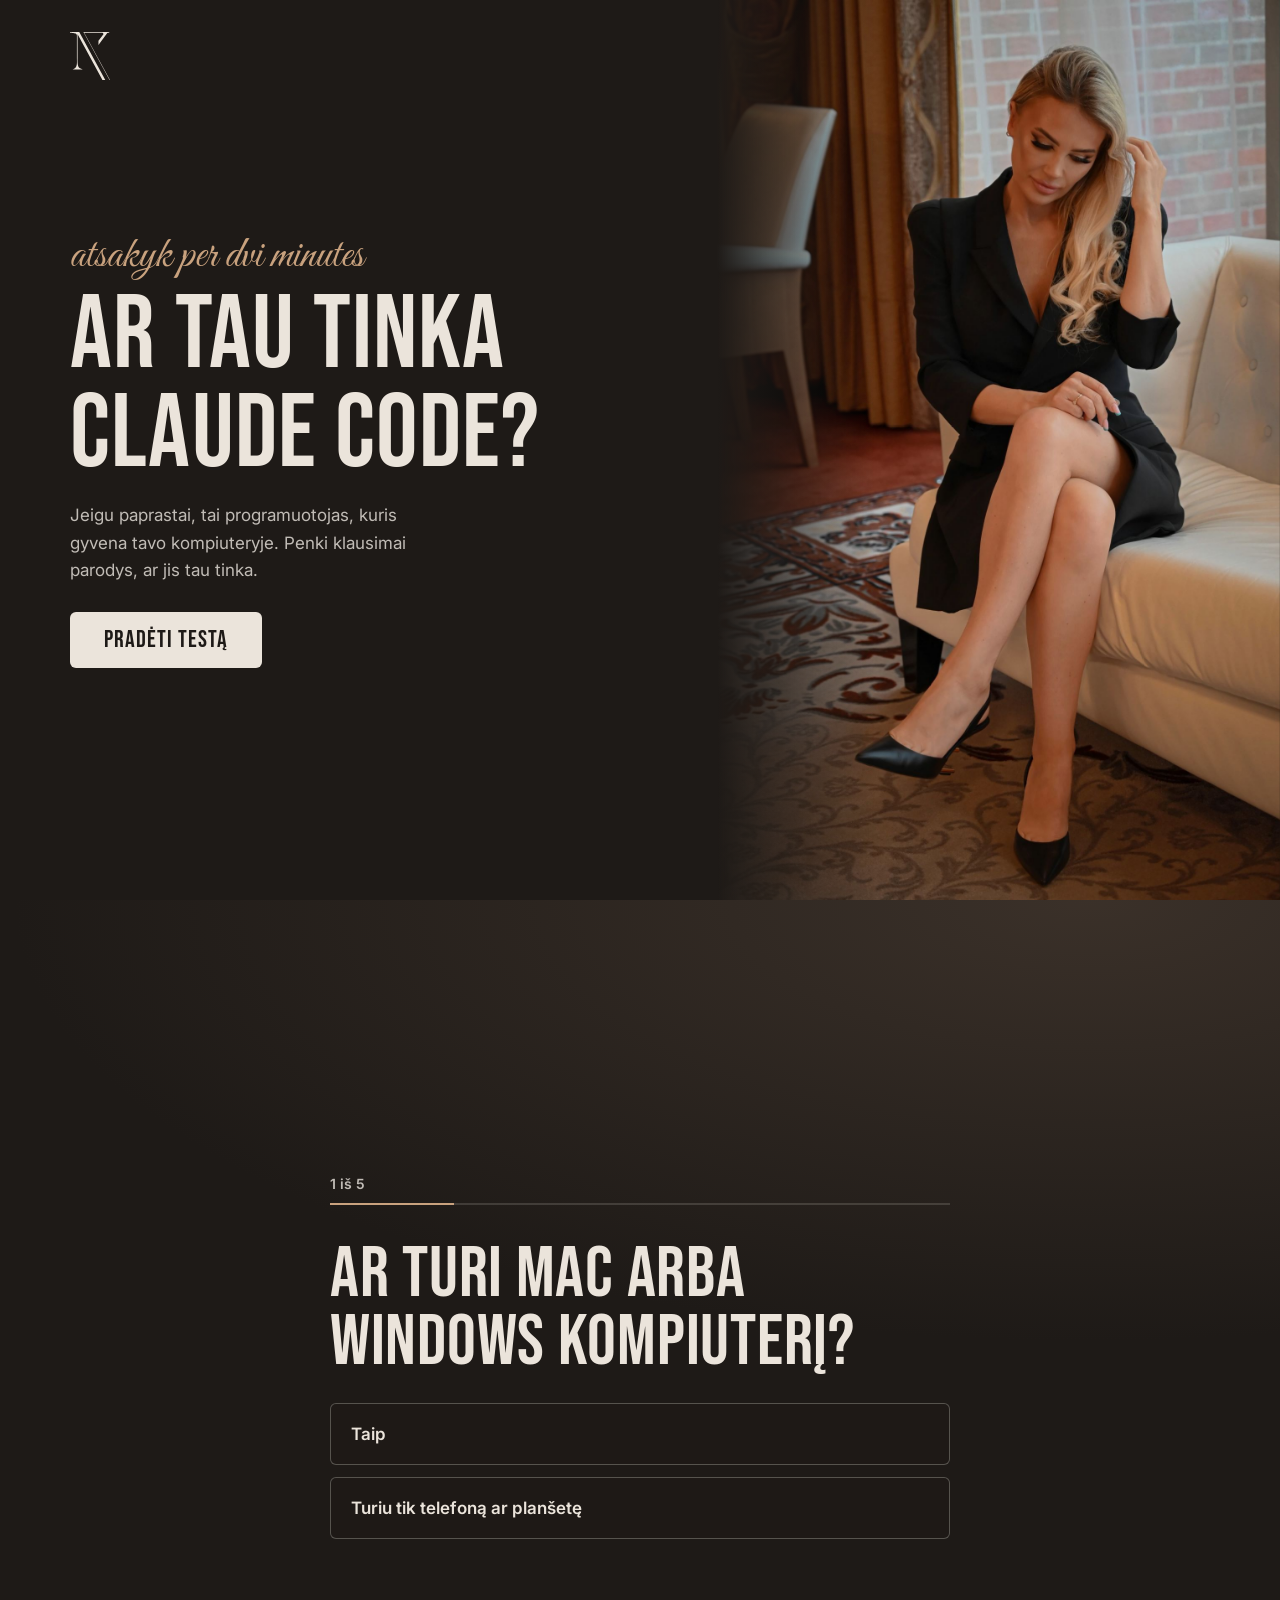
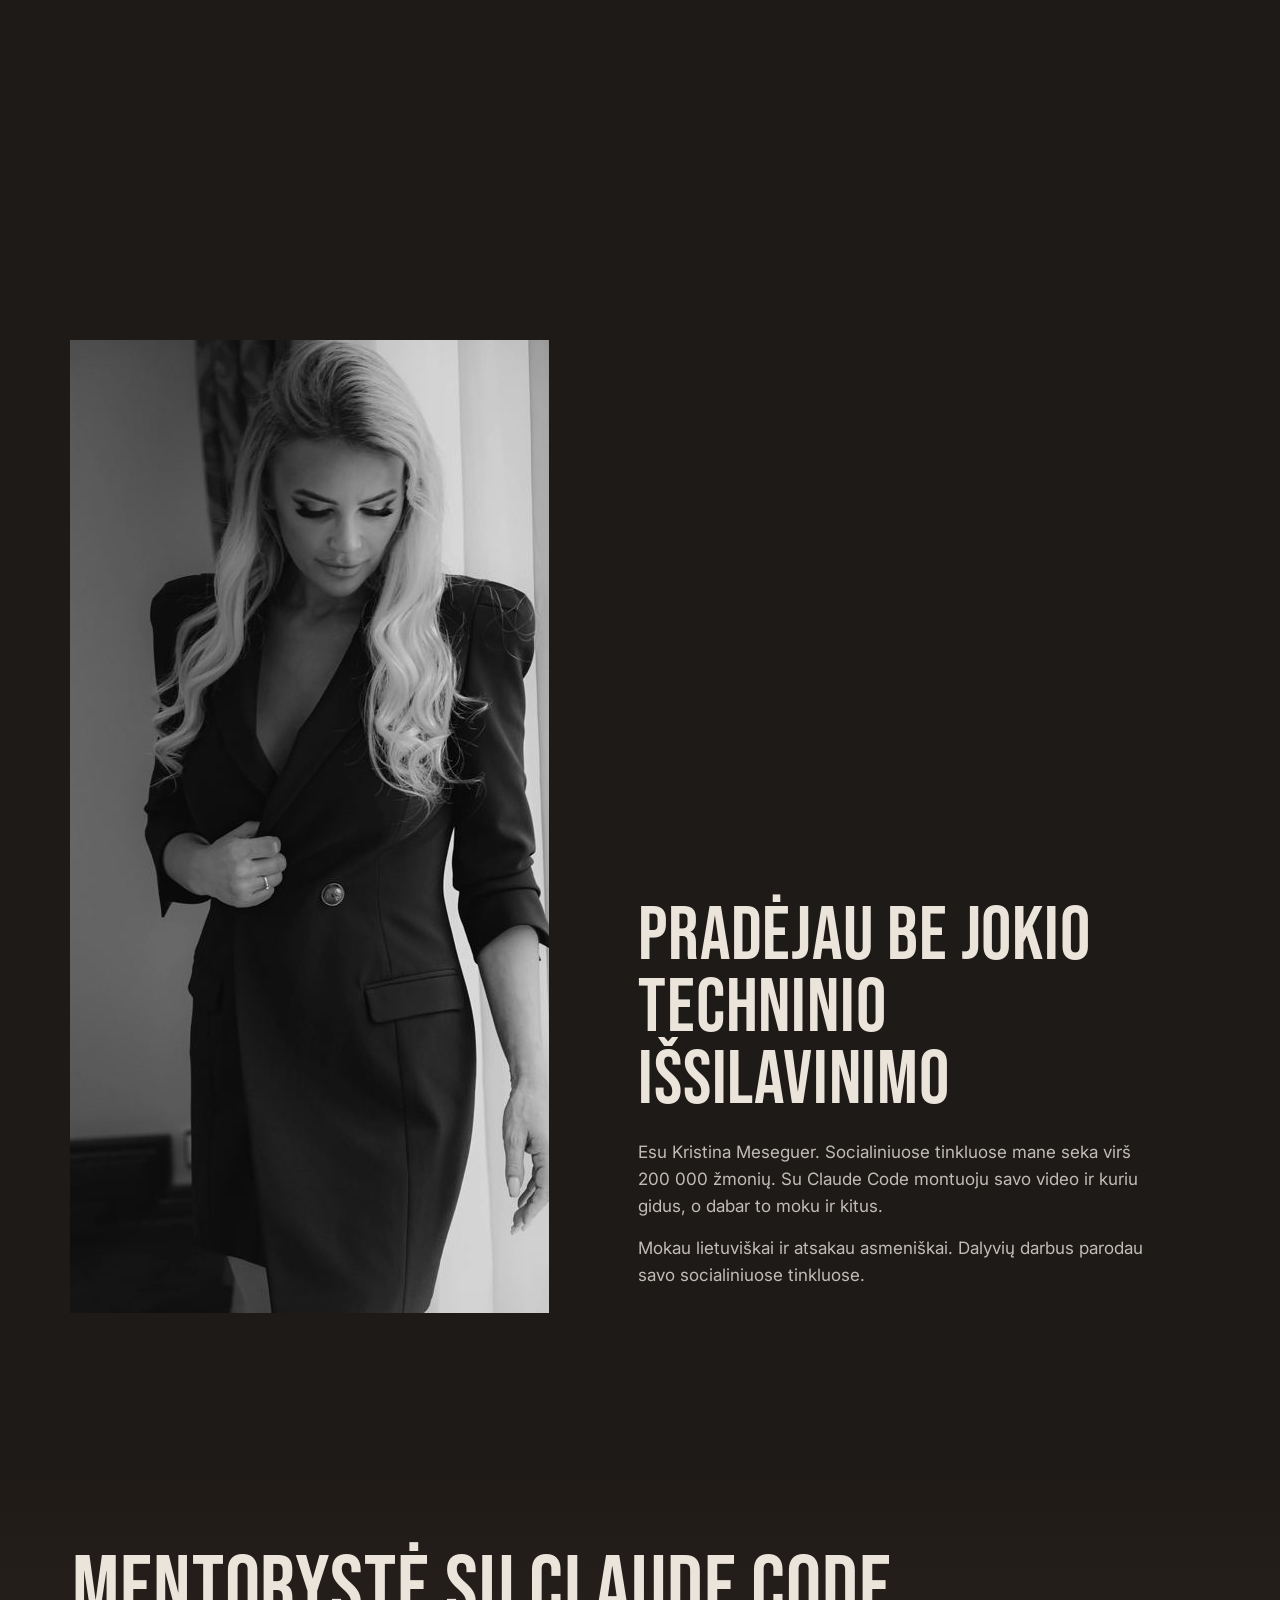
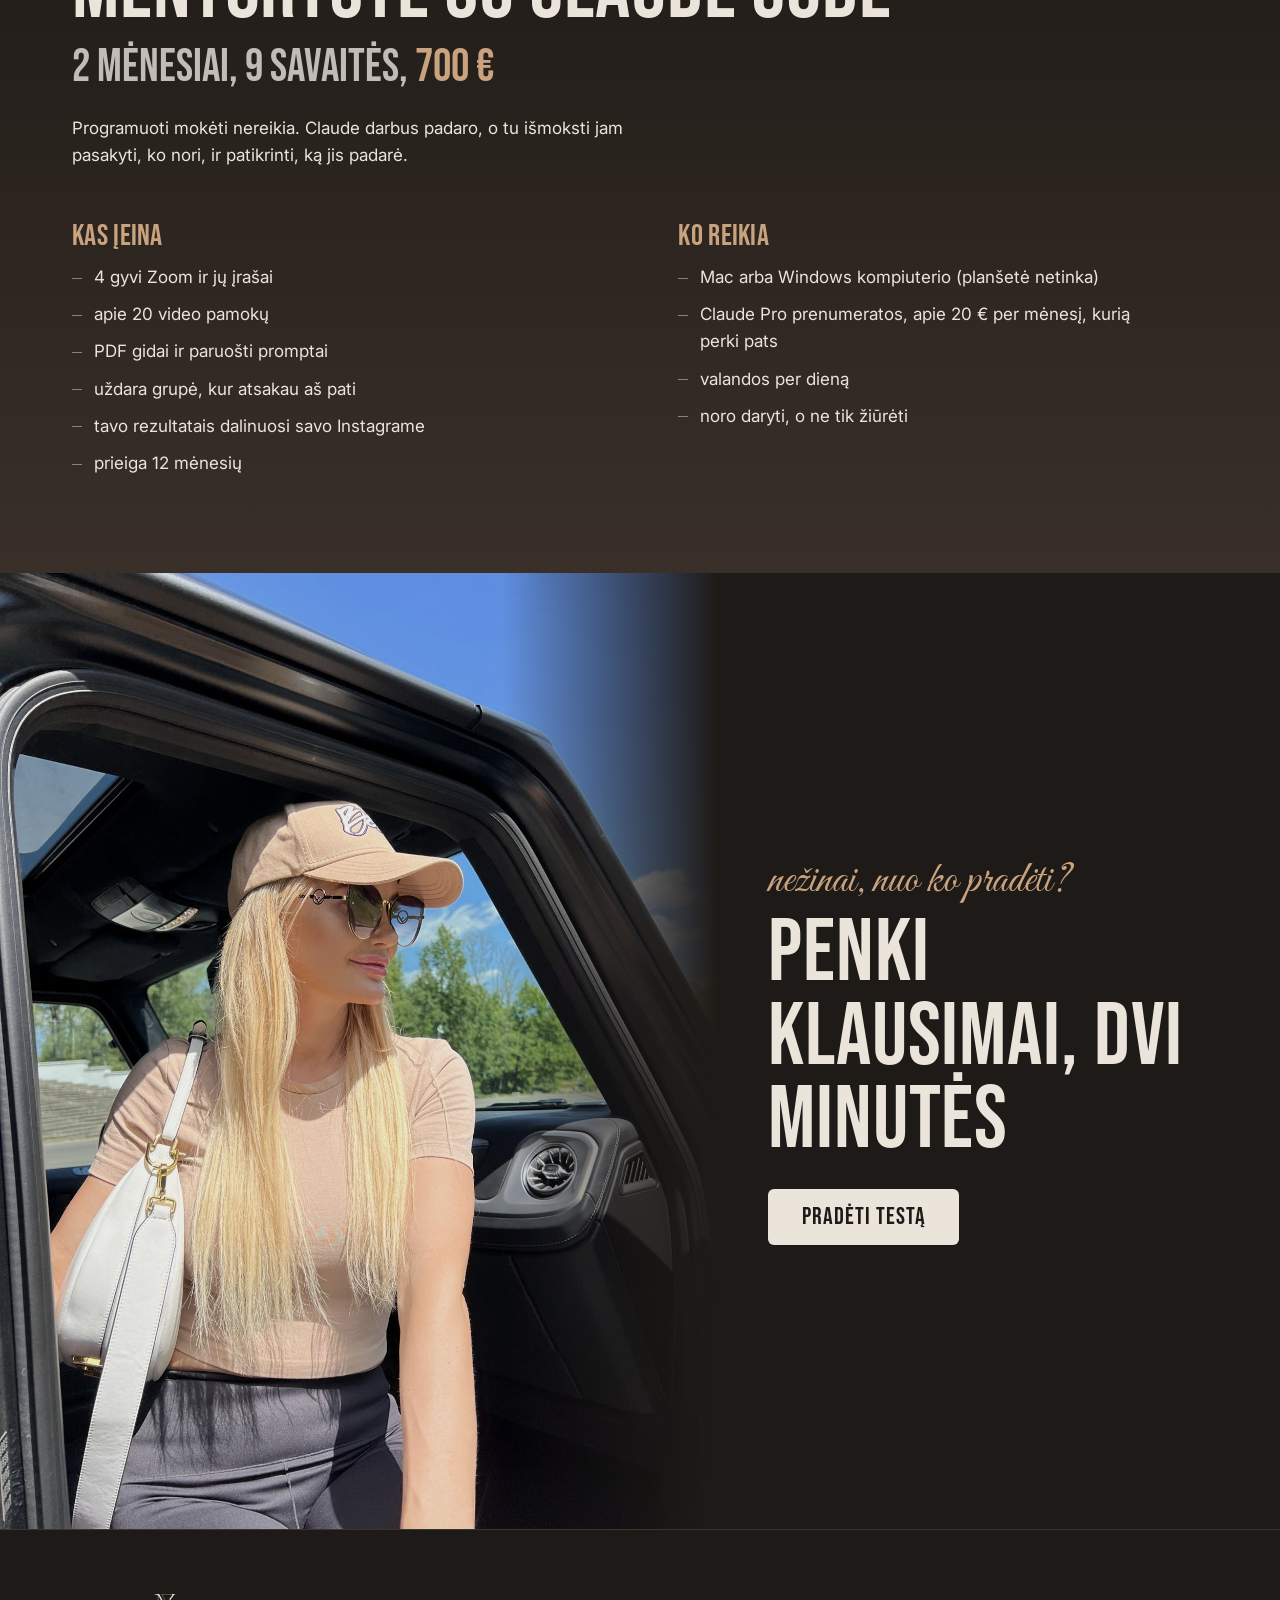
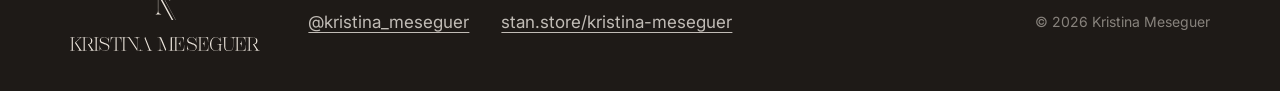
==== index.html @ 3ed8b5a6 "Svetainė: testas „Ar tau tinka Claude Code?“ Co-Authored-By: Claude Opus 5.5 (1M context) <noreply@a" ====
<!doctype html>
<html lang="lt">
<head>
  <meta charset="utf-8">
  <meta name="viewport" content="width=device-width, initial-scale=1, viewport-fit=cover">
  <title>Ar tau tinka Claude Code? | Kristina Meseguer</title>
  <meta name="description" content="Penki klausimai ir per dvi minutes sužinosi, ar Claude Code tau tinka ir nuo ko pradėti.">
  <meta name="theme-color" content="#1E1A17">
  <meta property="og:title" content="Ar tau tinka Claude Code?">
  <meta property="og:description" content="Penki klausimai, dvi minutės. Kristina Meseguer">
  <meta property="og:image" content="img/pradzia-m.jpg">
  <link rel="icon" href="img/zenklas-kremine.svg" type="image/svg+xml">
  <link rel="preconnect" href="https://fonts.googleapis.com">
  <link rel="preconnect" href="https://fonts.gstatic.com" crossorigin>
  <link href="https://fonts.googleapis.com/css2?family=Bebas+Neue&family=Great+Vibes&family=Inter:wght@400;600&display=swap" rel="stylesheet">
  <link rel="preload" as="image" href="img/pradzia-m.jpg" media="(max-width: 899px)">
  <link rel="preload" as="image" href="img/pradzia.jpg" media="(min-width: 900px)">
  <link rel="stylesheet" href="stilius.css">
</head>
<body>

  <!-- Pradžia -->
  <header class="pradzia">
    <picture class="pradzia__foto">
      <source media="(min-width: 900px)" srcset="img/pradzia.jpg">
      <img src="img/pradzia-m.jpg" alt="Kristina Meseguer juodu švarku sėdi ant kreminės sofos" width="800" height="1227">
    </picture>
    <img class="pradzia__zenklas" src="img/zenklas-kremine.svg" alt="Kristina Meseguer" width="44" height="53">
    <div class="pradzia__tekstas">
      <p class="rasytine">atsakyk per dvi minutes</p>
      <h1>Ar tau tinka Claude Code?</h1>
      <p class="pradzia__sub">Jeigu paprastai, tai programuotojas, kuris gyvena tavo kompiuteryje. Penki klausimai parodys, ar jis tau tinka.</p>
      <a class="mygtukas" href="#testas" data-pradeti>Pradėti testą</a>
    </div>
  </header>

  <main>
    <!-- Testas ir rezultatas -->
    <section id="testas" class="testas" aria-label="Testas">
      <div class="testas__fonas" aria-hidden="true"></div>

      <div class="klausimas" data-klausimas>
        <div class="eiga">
          <p class="eiga__tekstas" aria-live="polite"><span data-nr>1</span> iš 5</p>
          <div class="eiga__linija"><span data-eiga></span></div>
        </div>
        <div class="klausimas__turinys" data-turinys>
          <h2 class="klausimas__tekstas" tabindex="-1" data-tekstas></h2>
          <p class="klausimas__pastaba" data-pastaba hidden></p>
          <div class="atsakymai" data-atsakymai role="group"></div>
        </div>
        <button class="tekstinis" type="button" data-atgal hidden>Atgal</button>
      </div>

      <div class="rezultatas" data-rezultatas hidden>
        <p class="rasytine">tavo rezultatas</p>
        <h2 class="rezultatas__pavadinimas" tabindex="-1" data-rez-pavadinimas></h2>
        <p class="rezultatas__balai" data-rez-balai></p>
        <p class="rezultatas__aprasas" data-rez-aprasas></p>
        <p class="rezultatas__pradzia" data-rez-pradzia hidden></p>

        <div class="zinute" data-zinute hidden>
          <p class="zinute__ivadas">Parašyk man Instagram žinutę su šituo tekstu. Atsakysiu pati ir pasakysiu, nuo ko pradėti būtent tau.</p>
          <label class="zinute__etikete" for="veikla">Kuo dirbi?</label>
          <input id="veikla" class="zinute__laukas" type="text" maxlength="60" autocomplete="organization-title" placeholder="pvz. grožio salonas, buhalterija" data-veikla>
          <p class="zinute__perziura" data-perziura></p>
          <a class="mygtukas" href="https://ig.me/m/kristina_meseguer" target="_blank" rel="noopener" data-rasyti>Rašyti Instagram</a>
          <p class="zinute__busena" role="status" data-busena></p>
          <p class="zinute__kaina">Mentorystė: 2 mėnesiai, 9 savaitės, 700 €. Artimiausią datą pasakysiu žinutėje.</p>
        </div>

        <div class="netinka" data-netinka hidden>
          <a class="mygtukas mygtukas--konturas" href="https://www.instagram.com/kristina_meseguer/" target="_blank" rel="noopener">Sekti Instagram</a>
        </div>

        <button class="tekstinis" type="button" data-is-naujo>Pradėti iš naujo</button>
      </div>
    </section>

    <!-- Apie Kristiną -->
    <section class="apie" aria-labelledby="apie-antraste">
      <img class="apie__foto" src="img/apie-m.jpg" srcset="img/apie-m.jpg 800w, img/apie.jpg 1400w" sizes="(min-width: 900px) 42vw, 100vw" alt="Kristina Meseguer nespalvotoje nuotraukoje" width="800" height="973" loading="lazy">
      <div class="apie__tekstas">
        <h2 id="apie-antraste">Pradėjau be jokio techninio išsilavinimo</h2>
        <p>Esu Kristina Meseguer. Socialiniuose tinkluose mane seka virš 200 000 žmonių. Su Claude Code montuoju savo video ir kuriu gidus, o dabar to moku ir kitus.</p>
        <p>Mokau lietuviškai ir atsakau asmeniškai. Dalyvių darbus parodau savo socialiniuose tinkluose.</p>
      </div>
    </section>

    <!-- Mentorystė -->
    <section class="mentoryste" aria-labelledby="mentoryste-antraste">
      <h2 id="mentoryste-antraste">Mentorystė su Claude Code</h2>
      <p class="mentoryste__trukme">2 mėnesiai, 9 savaitės, <span class="kaina">700 €</span></p>
      <p class="mentoryste__ivadas">Programuoti mokėti nereikia. Claude darbus padaro, o tu išmoksti jam pasakyti, ko nori, ir patikrinti, ką jis padarė.</p>
      <div class="mentoryste__stulpeliai">
        <div>
          <h3>Kas įeina</h3>
          <ul>
            <li>4 gyvi Zoom ir jų įrašai</li>
            <li>apie 20 video pamokų</li>
            <li>PDF gidai ir paruošti promptai</li>
            <li>uždara grupė, kur atsakau aš pati</li>
            <li>tavo rezultatais dalinuosi savo Instagrame</li>
            <li>prieiga 12 mėnesių</li>
          </ul>
        </div>
        <div>
          <h3>Ko reikia</h3>
          <ul>
            <li>Mac arba Windows kompiuterio (planšetė netinka)</li>
            <li>Claude Pro prenumeratos, apie 20 € per mėnesį, kurią perki pats</li>
            <li>valandos per dieną</li>
            <li>noro daryti, o ne tik žiūrėti</li>
          </ul>
        </div>
      </div>
    </section>

    <!-- Kvietimas -->
    <section class="kvietimas" aria-labelledby="kvietimas-antraste">
      <img class="kvietimas__foto" src="img/kvietimas-m.jpg" srcset="img/kvietimas-m.jpg 800w, img/kvietimas.jpg 1400w" sizes="100vw" alt="Kristina su kepure sėdi automobilyje" width="800" height="1067" loading="lazy">
      <div class="kvietimas__tekstas">
        <p class="rasytine">nežinai, nuo ko pradėti?</p>
        <h2 id="kvietimas-antraste">Penki klausimai, dvi minutės</h2>
        <a class="mygtukas" href="#testas" data-pradeti>Pradėti testą</a>
      </div>
    </section>
  </main>

  <footer class="apacia">
    <img src="img/logo-kremine.svg" alt="Kristina Meseguer" width="200" height="60" loading="lazy">
    <nav class="apacia__nuorodos" aria-label="Nuorodos">
      <a href="https://www.instagram.com/kristina_meseguer/" target="_blank" rel="noopener">@kristina_meseguer</a>
      <a href="https://stan.store/kristina-meseguer" target="_blank" rel="noopener">stan.store/kristina-meseguer</a>
    </nav>
    <p class="apacia__teises">© 2026 Kristina Meseguer</p>
  </footer>

  <script src="testas.js"></script>
</body>
</html>
---- stilius.css ----
/* Spalvos ir šriftai pagal brand book v8 (~/.claude/STILIUS.md). Puslapis tik tamsus, kaip ir brendas. */
:root {
  --anglis: #1E1A17;
  --espresso: #44382F;
  --mocha: #645448;
  --akmens: #87827C;
  --pelenu: #C1BCB6;
  --kremine: #EBE4DB;
  --karamele: #C9A27E;

  --bebas: "Bebas Neue", "Arial Narrow", sans-serif;
  --rasytinis: "Great Vibes", cursive;
  --inter: "Inter", system-ui, sans-serif;

  --krastas: clamp(20px, 5.5vw, 72px);
  --kampas: 6px;
  --lengvas: cubic-bezier(0.16, 1, 0.3, 1);
}

* { box-sizing: border-box; margin: 0; padding: 0; }
html { scroll-behavior: smooth; -webkit-text-size-adjust: 100%; }
body {
  background: var(--anglis);
  color: var(--kremine);
  font: 400 17px/1.6 var(--inter);
  -webkit-font-smoothing: antialiased;
}
img { display: block; max-width: 100%; }
[hidden] { display: none !important; }
a { color: inherit; }
:focus-visible { outline: 2px solid var(--karamele); outline-offset: 3px; }

h1, h2, h3 {
  font-family: var(--bebas);
  font-weight: 400;
  text-transform: uppercase;
  letter-spacing: 0.01em;
  line-height: 0.95;
}
.rasytine {
  font-family: var(--rasytinis);
  color: var(--karamele);
  font-size: clamp(30px, 8vw, 44px);
  line-height: 1.15;
  padding-bottom: 2px;
}

/* Mygtukai: visi to paties kampo, vienos spalvos */
.mygtukas {
  display: inline-flex;
  align-items: center;
  justify-content: center;
  min-height: 56px;
  padding: 0 34px;
  border-radius: var(--kampas);
  background: var(--kremine);
  color: var(--anglis);
  font: 400 24px/1 var(--bebas);
  letter-spacing: 0.04em;
  text-decoration: none;
  white-space: nowrap;
  transition: background 0.25s, transform 0.15s;
}
.mygtukas:hover { background: #fff8ef; }
.mygtukas:active { transform: scale(0.98); }
.mygtukas--konturas {
  background: transparent;
  color: var(--kremine);
  border: 1px solid var(--pelenu);
}
.mygtukas--konturas:hover { background: rgba(235, 228, 219, 0.08); }
.tekstinis {
  background: none;
  border: 0;
  color: var(--pelenu);
  font: 600 15px/1 var(--inter);
  text-decoration: underline;
  text-underline-offset: 4px;
  cursor: pointer;
  padding: 12px 0;
}
.tekstinis:hover { color: var(--kremine); }

/* ---------- Pradžia ---------- */
.pradzia {
  position: relative;
  min-height: 100svh;
  display: flex;
  align-items: flex-end;
  overflow: hidden;
}
.pradzia__foto img {
  position: absolute;
  inset: 0;
  width: 100%;
  height: 100%;
  object-fit: cover;
  object-position: 50% 20%;
}
.pradzia::after {
  content: "";
  position: absolute;
  inset: 0;
  background: linear-gradient(to bottom, rgba(30, 26, 23, 0.25) 0%, rgba(30, 26, 23, 0) 22%, rgba(30, 26, 23, 0.55) 48%, rgba(30, 26, 23, 0.94) 72%, var(--anglis) 100%);
}
.pradzia__zenklas {
  position: absolute;
  top: calc(env(safe-area-inset-top) + 22px);
  left: var(--krastas);
  width: 40px;
  height: auto;
  z-index: 2;
}
.pradzia__tekstas {
  position: relative;
  z-index: 2;
  padding: 0 var(--krastas) calc(env(safe-area-inset-bottom) + 48px);
  max-width: 640px;
}
.pradzia h1 {
  font-size: clamp(58px, 16vw, 104px);
  margin: 2px 0 18px;
}
.pradzia__sub {
  color: var(--pelenu);
  max-width: 34ch;
  margin-bottom: 28px;
}

@media (min-width: 900px) {
  .pradzia {
    display: grid;
    grid-template-columns: 1fr 44%;
    align-items: center;
  }
  .pradzia__foto { grid-column: 2; grid-row: 1; height: 100%; position: relative; }
  .pradzia::after {
    left: auto;
    width: 44%;
    background: linear-gradient(to right, var(--anglis) 0%, rgba(30, 26, 23, 0) 28%);
  }
  .pradzia__tekstas { grid-column: 1; grid-row: 1; padding-bottom: 0; }
  .pradzia__zenklas { top: 32px; }
}

/* ---------- Testas ---------- */
.testas {
  position: relative;
  min-height: 100svh;
  padding: 72px var(--krastas) 56px;
  display: flex;
  flex-direction: column;
  justify-content: flex-start;
  overflow: hidden;
  background: radial-gradient(120% 70% at 85% 0%, rgba(68, 56, 47, 0.75), transparent 70%), var(--anglis);
}
.testas__fonas {
  position: absolute;
  inset: 0;
  background: url("img/rezultatas-m.jpg") center 25% / cover no-repeat;
  opacity: 0;
  transform: scale(1.04);
  transition: opacity 1s var(--lengvas), transform 1.6s var(--lengvas);
}
.testas__fonas::after {
  content: "";
  position: absolute;
  inset: 0;
  background: linear-gradient(to bottom, rgba(30, 26, 23, 0.1) 0%, rgba(30, 26, 23, 0.35) 16%, rgba(30, 26, 23, 0.88) 30%, rgba(30, 26, 23, 0.96) 42%, var(--anglis) 100%);
}
.testas.rodomas-rezultatas .testas__fonas { opacity: 1; transform: scale(1); }
@media (min-width: 900px) {
  .testas__fonas { background-image: url("img/rezultatas.jpg"); background-position: 70% 8%; }
  .testas__fonas::after { background: linear-gradient(to right, var(--anglis) 0%, rgba(30, 26, 23, 0.9) 45%, rgba(30, 26, 23, 0.35) 100%); }
}

.klausimas, .rezultatas {
  position: relative;
  z-index: 1;
  width: 100%;
  max-width: 620px;
}
@media (min-width: 900px) {
  .testas { justify-content: center; }
  .klausimas { margin: 0 auto; }
}

.eiga { margin-bottom: 36px; }
.eiga__tekstas {
  font: 600 14px/1 var(--inter);
  color: var(--pelenu);
  margin-bottom: 12px;
}
.eiga__linija {
  height: 2px;
  background: rgba(193, 188, 182, 0.2);
}
.eiga__linija span {
  display: block;
  height: 100%;
  width: 20%;
  background: var(--karamele);
  transition: width 0.5s var(--lengvas);
}

.klausimas__tekstas {
  font-size: clamp(44px, 11.5vw, 72px);
  margin-bottom: 14px;
  outline: none;
}
.klausimas__pastaba {
  color: var(--pelenu);
  font-size: 15px;
  max-width: 46ch;
  margin-bottom: 8px;
}
.atsakymai {
  display: grid;
  gap: 12px;
  margin-top: 26px;
}
.atsakymas {
  display: flex;
  align-items: center;
  gap: 16px;
  width: 100%;
  min-height: 62px;
  padding: 14px 20px;
  text-align: left;
  border-radius: var(--kampas);
  border: 1px solid rgba(193, 188, 182, 0.35);
  background: rgba(30, 26, 23, 0.4);
  color: var(--kremine);
  font: 600 17px/1.35 var(--inter);
  cursor: pointer;
  transition: border-color 0.2s, background 0.2s, color 0.2s, transform 0.15s;
}
.atsakymas:hover { border-color: var(--karamele); }
.atsakymas:active { transform: scale(0.99); }
.atsakymas[aria-pressed="true"] {
  background: var(--kremine);
  border-color: var(--kremine);
  color: var(--anglis);
}
.atsakymas__raide {
  font: 400 26px/1 var(--bebas);
  color: var(--karamele);
  min-width: 16px;
}
.atsakymas[aria-pressed="true"] .atsakymas__raide { color: var(--mocha); }

[data-atgal] { margin-top: 22px; }

/* Klausimo keitimas: atsako į žmogaus paspaudimą */
.klausimas__turinys.iseina { opacity: 0; transform: translateX(-18px); transition: opacity 0.18s, transform 0.18s; }
.klausimas__turinys.ateina { animation: ateina 0.45s var(--lengvas); }
@keyframes ateina { from { opacity: 0; transform: translateX(22px); } }

/* ---------- Rezultatas ---------- */
.rezultatas { align-self: flex-start; padding-top: 22vh; }
@media (min-width: 900px) { .rezultatas { padding-top: 0; } }
.rezultatas.ateina > * { animation: kyla 0.8s var(--lengvas) both; }
.rezultatas.ateina > *:nth-child(2) { animation-delay: 0.08s; }
.rezultatas.ateina > *:nth-child(n+3) { animation-delay: 0.18s; }
@keyframes kyla { from { opacity: 0; transform: translateY(18px); } }

.rezultatas__pavadinimas {
  font-size: clamp(64px, 18vw, 120px);
  margin: 0 0 10px;
  outline: none;
}
.rezultatas__balai {
  font: 600 15px/1 var(--inter);
  color: var(--karamele);
  margin-bottom: 18px;
}
.rezultatas__aprasas, .rezultatas__pradzia { max-width: 52ch; }
.rezultatas__pradzia { margin-top: 14px; color: var(--pelenu); }
.rezultatas__pradzia strong { color: var(--kremine); font-weight: 600; }

.zinute {
  margin-top: 34px;
  padding-top: 28px;
  border-top: 1px solid rgba(193, 188, 182, 0.25);
  display: grid;
  gap: 10px;
  justify-items: start;
}
.zinute__ivadas { max-width: 46ch; margin-bottom: 8px; }
.zinute__etikete { font: 600 15px/1.2 var(--inter); }
.zinute__laukas {
  width: 100%;
  max-width: 420px;
  min-height: 52px;
  padding: 0 16px;
  border-radius: var(--kampas);
  border: 1px solid var(--akmens);
  background: rgba(30, 26, 23, 0.7);
  color: var(--kremine);
  font: 400 17px var(--inter);
}
.zinute__laukas::placeholder { color: #a39d96; }
.zinute__laukas:focus { outline: none; border-color: var(--karamele); }
.zinute__perziura {
  margin: 8px 0 14px;
  padding: 14px 16px;
  border-left: 2px solid var(--karamele);
  background: rgba(68, 56, 47, 0.55);
  font: 600 16px/1.4 var(--inter);
  max-width: 420px;
  width: 100%;
  overflow-wrap: anywhere;
}
.zinute__busena { min-height: 1.4em; font-size: 15px; color: var(--karamele); }
.zinute__kaina { font-size: 15px; color: var(--pelenu); }
.netinka { margin-top: 28px; }
[data-is-naujo] { margin-top: 26px; }

/* ---------- Apie ---------- */
.apie {
  display: grid;
  gap: 36px;
  padding: 96px var(--krastas);
  max-width: 1280px;
  margin: 0 auto;
}
.apie__foto { width: 100%; aspect-ratio: 4 / 5; object-fit: cover; object-position: 50% 15%; }
.apie h2 { font-size: clamp(46px, 11vw, 76px); margin-bottom: 22px; }
.apie p { max-width: 48ch; color: var(--pelenu); }
.apie p + p { margin-top: 14px; }
@media (min-width: 900px) {
  .apie { grid-template-columns: 42% 1fr; gap: 7vw; align-items: end; padding-block: 140px; }
  .apie__tekstas { padding-bottom: 24px; }
}

/* ---------- Mentorystė ---------- */
.mentoryste {
  padding: 96px max(var(--krastas), calc((100% - 1136px) / 2));
  background: linear-gradient(to bottom, var(--anglis), var(--espresso) 140%);
}
.mentoryste h2 { font-size: clamp(46px, 11vw, 88px); }
.mentoryste__trukme {
  font: 400 clamp(30px, 7vw, 46px)/1.1 var(--bebas);
  color: var(--pelenu);
  margin: 10px 0 22px;
}
.mentoryste__trukme .kaina { color: var(--karamele); }
.mentoryste__ivadas { max-width: 52ch; margin-bottom: 52px; }
.mentoryste__stulpeliai { display: grid; gap: 44px; }
.mentoryste h3 { font-size: 30px; color: var(--karamele); margin-bottom: 14px; }
.mentoryste ul { list-style: none; display: grid; gap: 10px; }
.mentoryste li { padding-left: 22px; position: relative; max-width: 44ch; }
.mentoryste li::before {
  content: "";
  position: absolute;
  left: 0;
  top: 0.8em;
  width: 10px;
  height: 1px;
  background: var(--akmens);
}
@media (min-width: 900px) { .mentoryste__stulpeliai { grid-template-columns: 1fr 1fr; gap: 6vw; } }

/* ---------- Kvietimas ---------- */
.kvietimas {
  position: relative;
  min-height: 92svh;
  display: flex;
  align-items: flex-end;
  overflow: hidden;
}
.kvietimas__foto {
  position: absolute;
  inset: 0;
  width: 100%;
  height: 100%;
  object-fit: cover;
  object-position: 50% 30%;
}
.kvietimas::after {
  content: "";
  position: absolute;
  inset: 0;
  background: linear-gradient(to bottom, rgba(30, 26, 23, 0) 30%, rgba(30, 26, 23, 0.72) 62%, var(--anglis) 100%);
}
.kvietimas__tekstas {
  position: relative;
  z-index: 1;
  padding: 0 var(--krastas) 64px;
  max-width: 640px;
}
.kvietimas h2 { font-size: clamp(50px, 13vw, 88px); margin: 2px 0 26px; }
@media (min-width: 900px) {
  .kvietimas { display: grid; grid-template-columns: 56% 1fr; align-items: center; min-height: 86svh; }
  .kvietimas__foto { position: relative; grid-column: 1; grid-row: 1; height: 100%; object-position: 50% 25%; }
  .kvietimas::after { left: 0; width: 56%; background: linear-gradient(to left, var(--anglis) 0%, rgba(30, 26, 23, 0) 30%); }
  .kvietimas__tekstas { grid-column: 2; grid-row: 1; padding: 0 var(--krastas) 0 4vw; }
}

/* ---------- Apačia ---------- */
.apacia {
  padding: 64px var(--krastas) calc(env(safe-area-inset-bottom) + 40px);
  display: grid;
  gap: 24px;
  justify-items: start;
  border-top: 1px solid rgba(135, 130, 124, 0.25);
}
.apacia img { width: 190px; height: auto; }
.apacia__nuorodos { display: grid; gap: 8px; }
.apacia__nuorodos a { color: var(--pelenu); text-underline-offset: 4px; }
.apacia__nuorodos a:hover { color: var(--kremine); }
.apacia__teises { font-size: 14px; color: var(--akmens); }
@media (min-width: 900px) {
  .apacia { grid-template-columns: auto 1fr auto; align-items: center; gap: 48px; }
  .apacia__nuorodos { grid-auto-flow: column; gap: 32px; justify-content: center; }
}

/* ---------- Įkėlimo momentas: vienas, tik pradžioje ---------- */
@media (prefers-reduced-motion: no-preference) {
  .pradzia__foto img { animation: priartina 1.8s var(--lengvas) both; }
  .pradzia__tekstas > * { animation: kyla 0.9s var(--lengvas) both; }
  .pradzia__tekstas > :nth-child(1) { animation-delay: 0.25s; }
  .pradzia__tekstas > :nth-child(2) { animation-delay: 0.35s; }
  .pradzia__tekstas > :nth-child(3) { animation-delay: 0.5s; }
  .pradzia__tekstas > :nth-child(4) { animation-delay: 0.62s; }
}
@keyframes priartina { from { transform: scale(1.06); opacity: 0.4; } }

@media (prefers-reduced-motion: reduce) {
  html { scroll-behavior: auto; }
  *, *::before, *::after { animation: none !important; transition: none !important; }
}
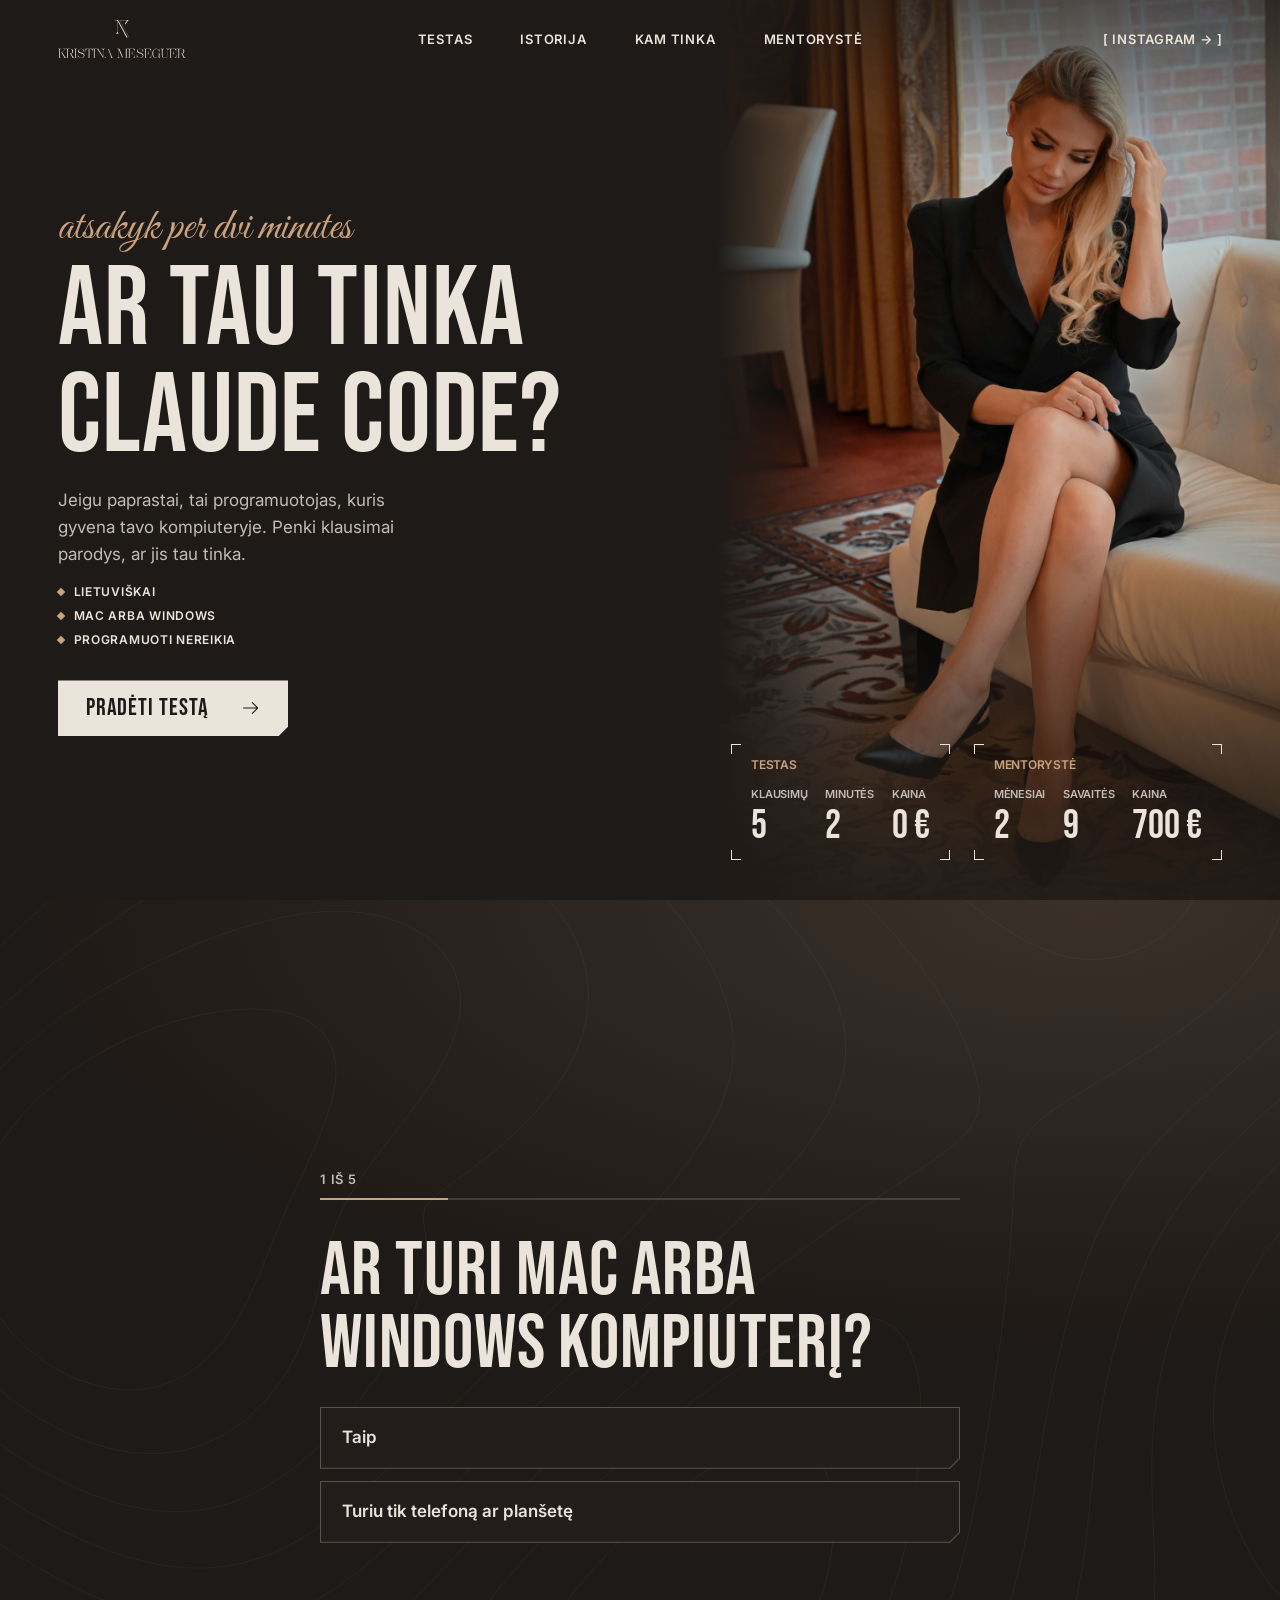
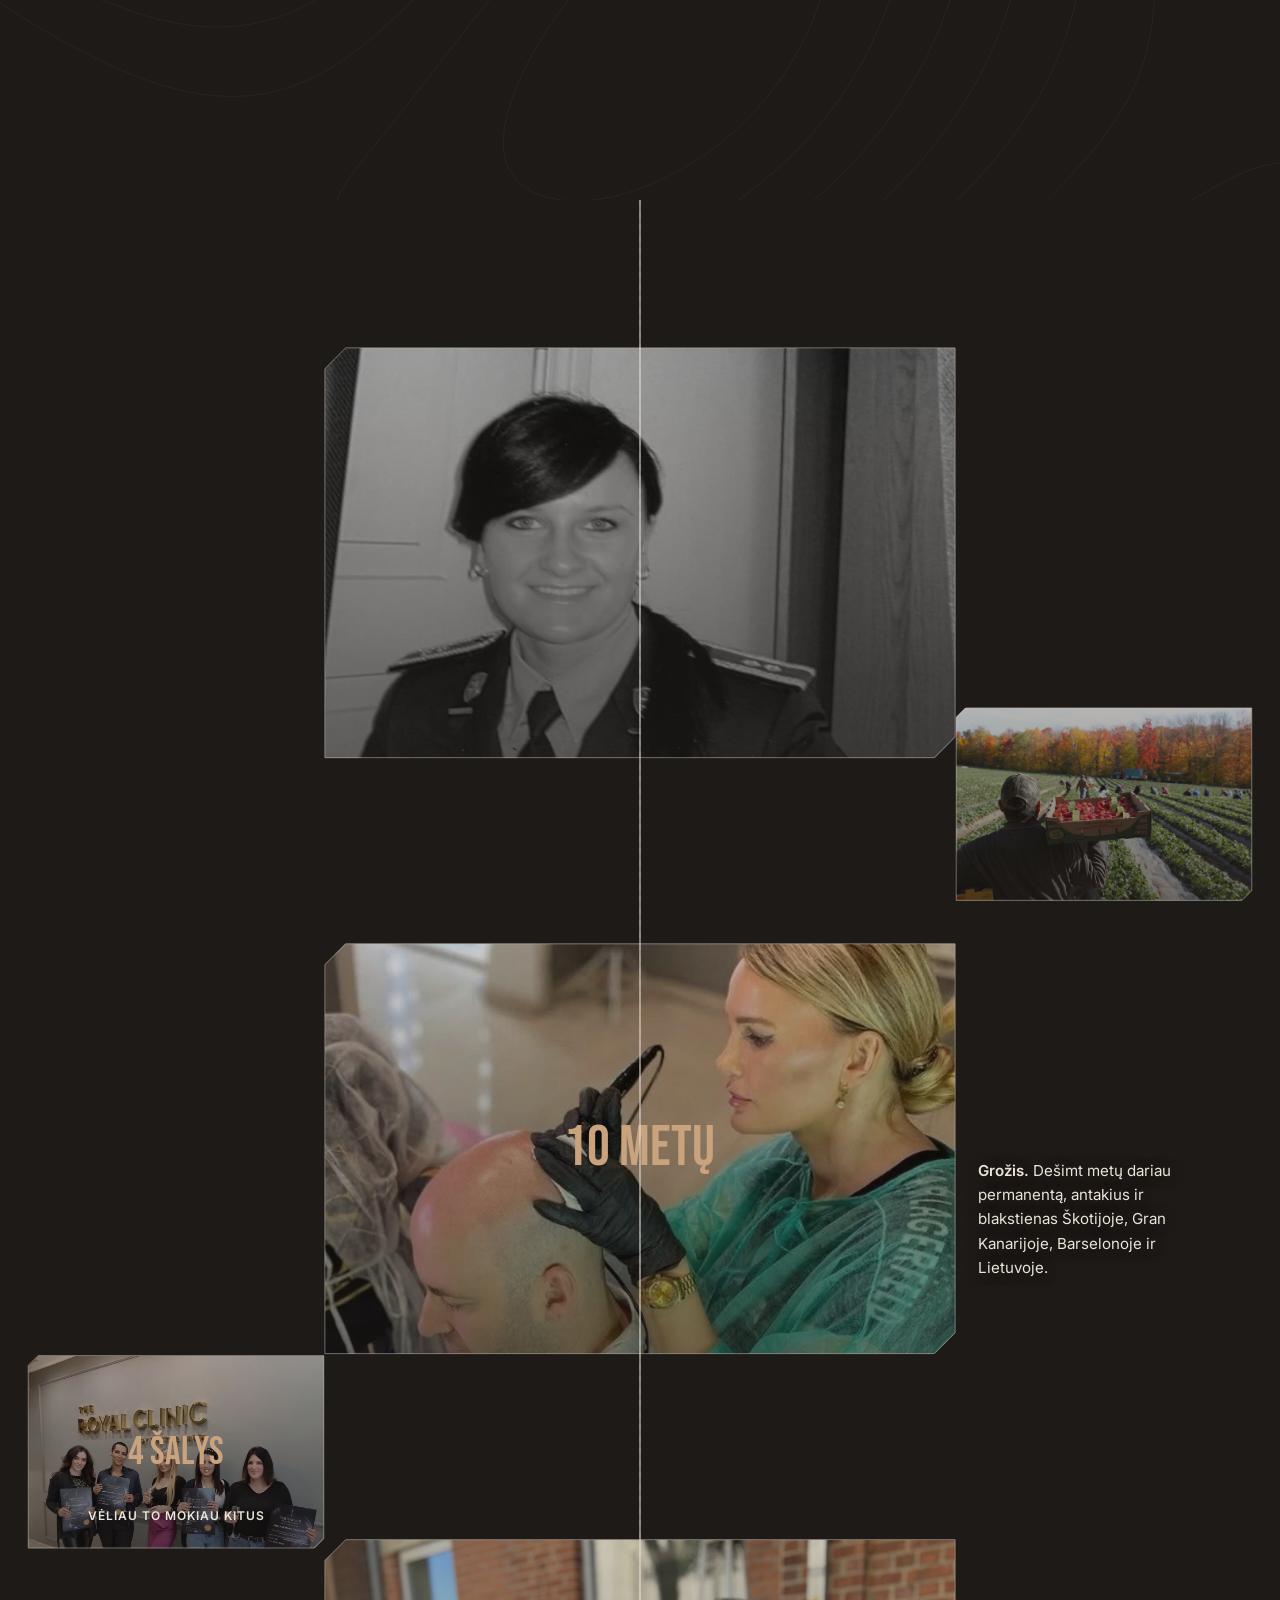
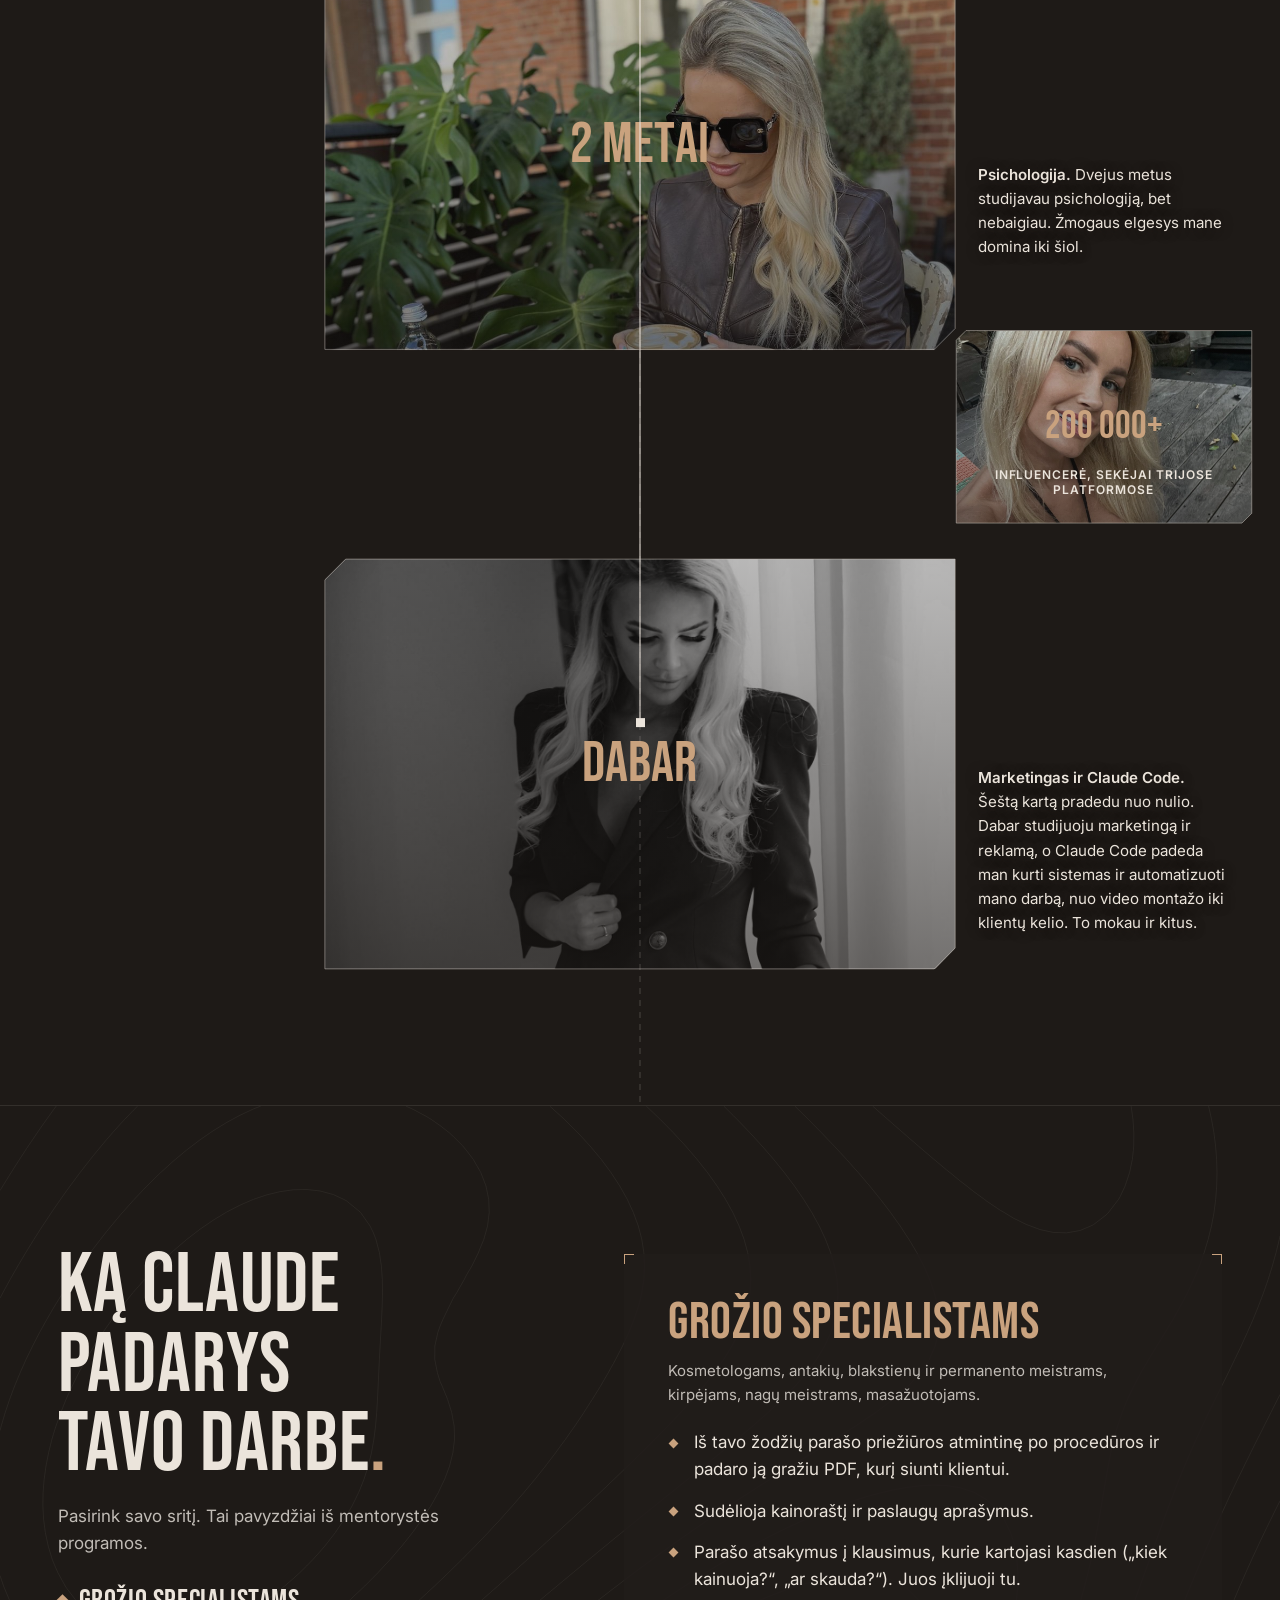
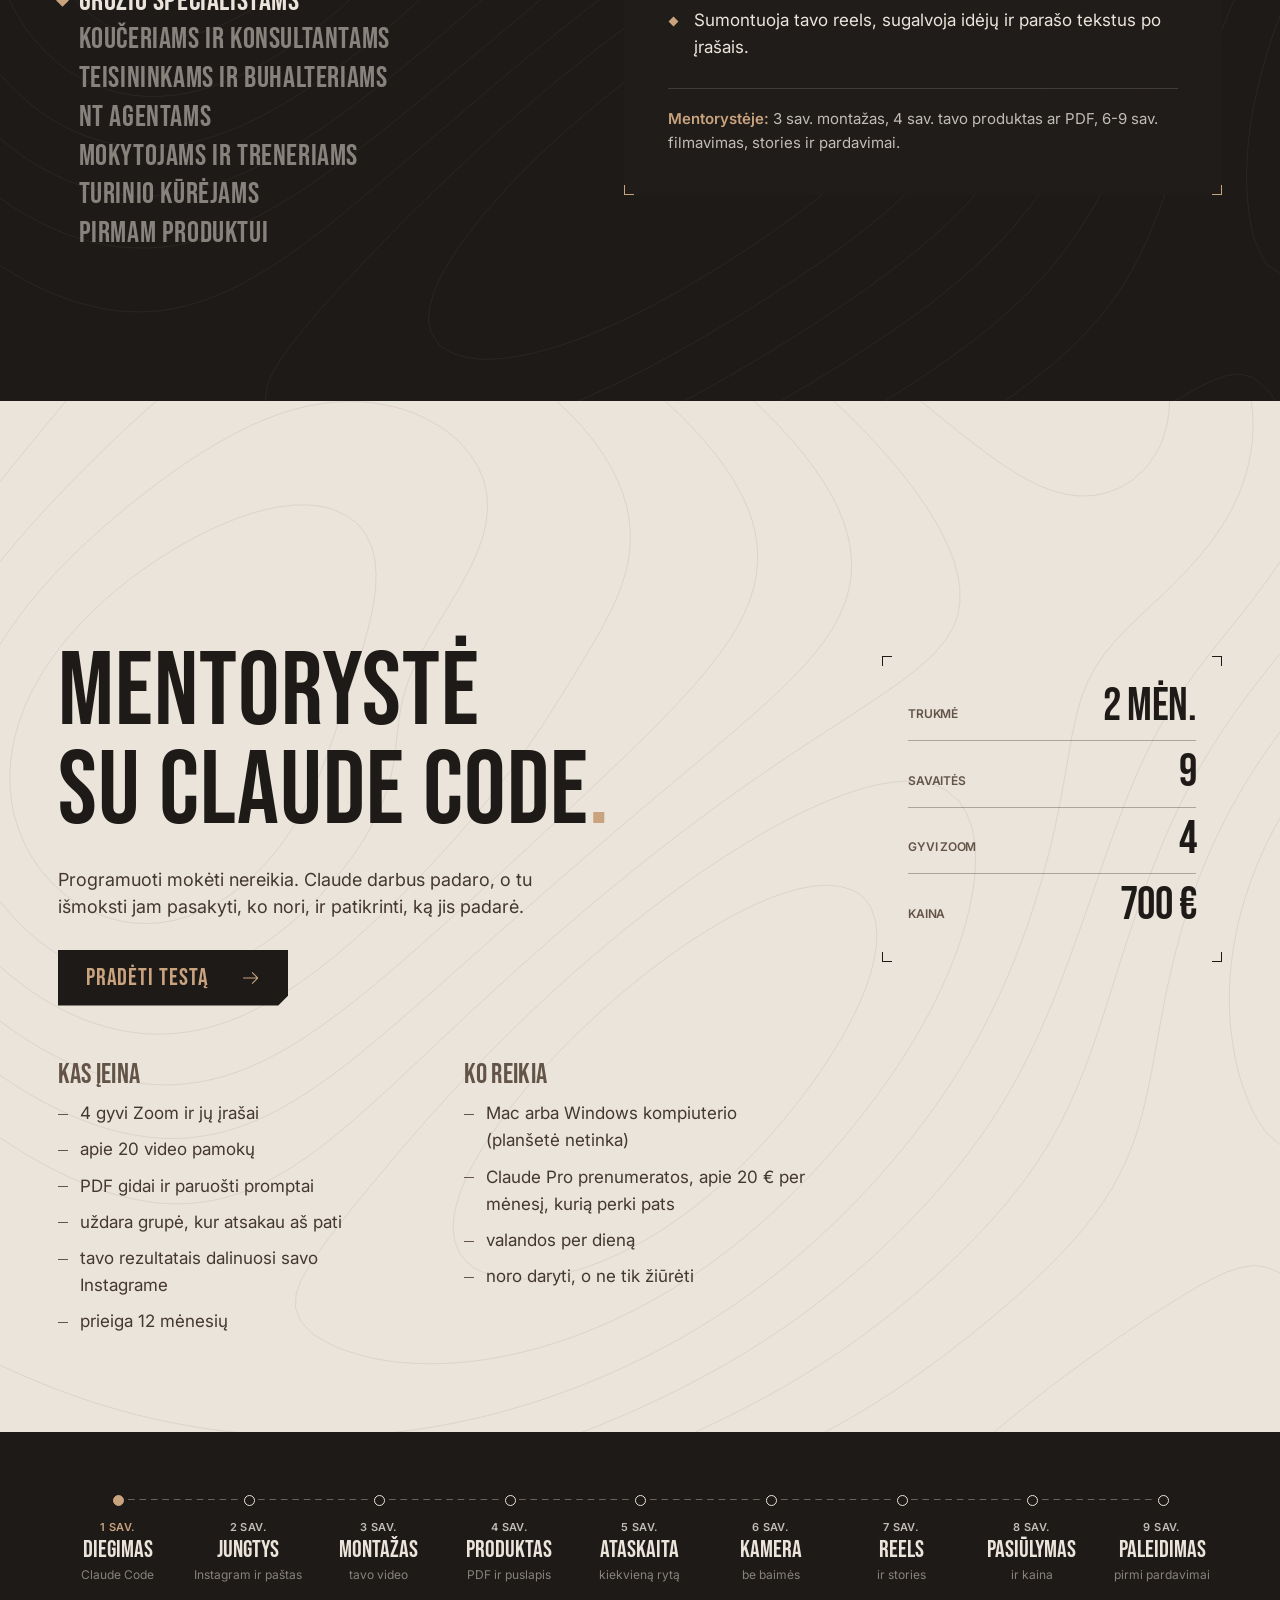
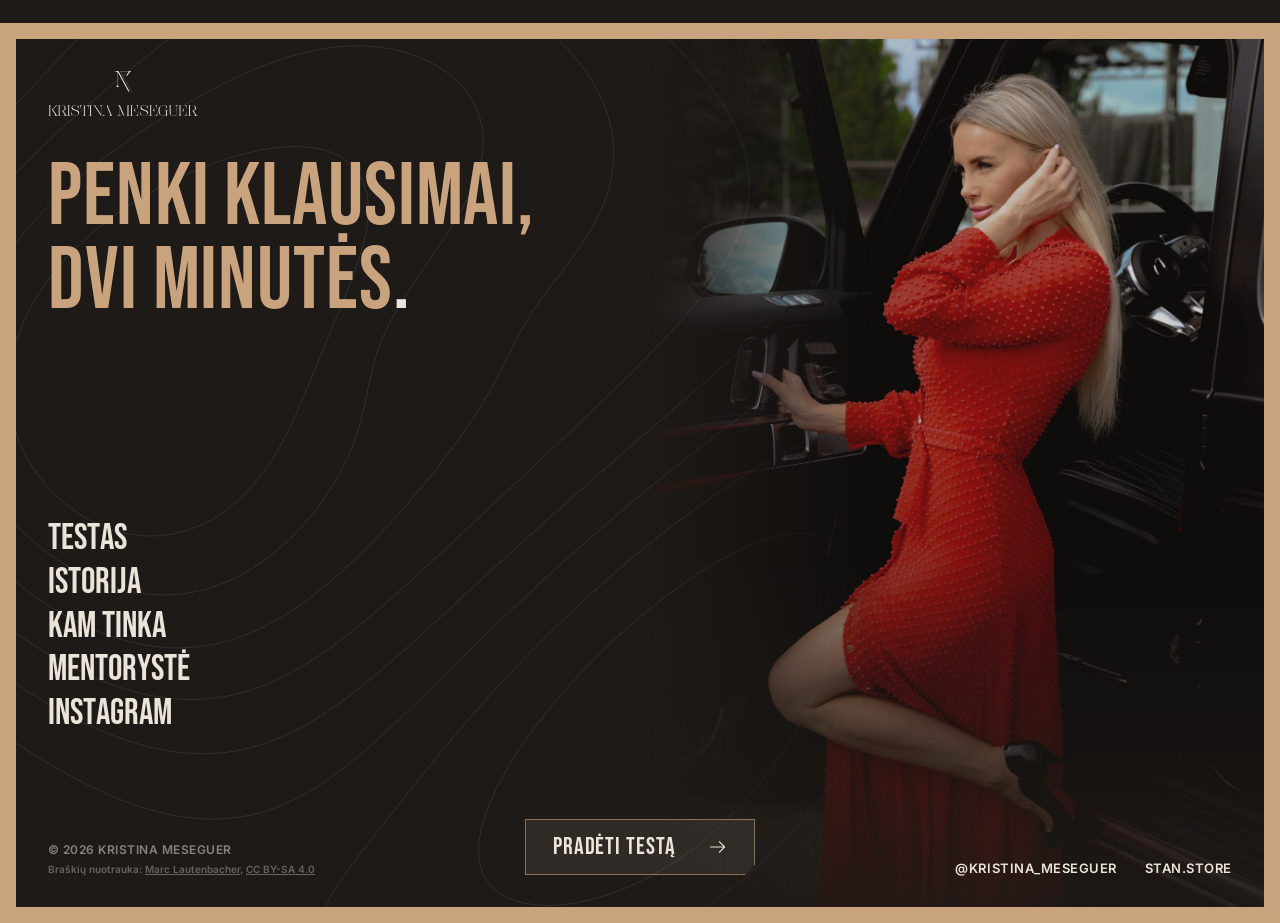
==== commit 9a56c484: "Svetainė v2: laiko juosta, braškių nuotrauka, šeštą kartą nuo nulio, nauja apačios nuotrauka Co-Auth" ====
--- a/index.html
+++ b/index.html
@@ -16,126 +16,334 @@
   <link rel="preload" as="image" href="img/pradzia-m.jpg" media="(max-width: 899px)">
   <link rel="preload" as="image" href="img/pradzia.jpg" media="(min-width: 900px)">
   <link rel="stylesheet" href="stilius.css">
+  <noscript><style>.uzuolaida { display: none; } [data-split] .u, [data-kyla] { opacity: 1 !important; transform: none !important; }</style></noscript>
 </head>
 <body>
 
-  <!-- Pradžia -->
-  <header class="pradzia">
-    <picture class="pradzia__foto">
-      <source media="(min-width: 900px)" srcset="img/pradzia.jpg">
-      <img src="img/pradzia-m.jpg" alt="Kristina Meseguer juodu švarku sėdi ant kreminės sofos" width="800" height="1227">
-    </picture>
-    <img class="pradzia__zenklas" src="img/zenklas-kremine.svg" alt="Kristina Meseguer" width="44" height="53">
-    <div class="pradzia__tekstas">
-      <p class="rasytine">atsakyk per dvi minutes</p>
-      <h1>Ar tau tinka Claude Code?</h1>
-      <p class="pradzia__sub">Jeigu paprastai, tai programuotojas, kuris gyvena tavo kompiuteryje. Penki klausimai parodys, ar jis tau tinka.</p>
-      <a class="mygtukas" href="#testas" data-pradeti>Pradėti testą</a>
-    </div>
-  </header>
-
-  <main>
-    <!-- Testas ir rezultatas -->
-    <section id="testas" class="testas" aria-label="Testas">
-      <div class="testas__fonas" aria-hidden="true"></div>
-
-      <div class="klausimas" data-klausimas>
-        <div class="eiga">
-          <p class="eiga__tekstas" aria-live="polite"><span data-nr>1</span> iš 5</p>
-          <div class="eiga__linija"><span data-eiga></span></div>
-        </div>
-        <div class="klausimas__turinys" data-turinys>
-          <h2 class="klausimas__tekstas" tabindex="-1" data-tekstas></h2>
-          <p class="klausimas__pastaba" data-pastaba hidden></p>
-          <div class="atsakymai" data-atsakymai role="group"></div>
-        </div>
-        <button class="tekstinis" type="button" data-atgal hidden>Atgal</button>
+  <!-- Pakrovimo užuolaida: KM ženklas prisipildo iš viršaus -->
+  <div class="uzuolaida" role="status" aria-label="Kraunama" data-uzuolaida>
+    <div class="uzuolaida__turinys" data-uzuolaida-turinys>
+      <div class="uzuolaida__zenklas"><span class="uzuolaida__pilnas" data-uzuolaida-pilnas></span></div>
+      <p class="uzuolaida__vardas">Kristina Meseguer</p>
+    </div>
+    <div class="uzuolaida__matuoklis"><span data-uzuolaida-matuoklis></span></div>
+  </div>
+
+  <!-- Krūva: pirmas ekranas prisispaudžia, testas užvažiuoja ant jo -->
+  <div class="kruva">
+    <div class="kruva__sluoksnis" data-kruva>
+      <div class="kruva__vidus" data-kruva-vidus>
+        <header class="pradzia">
+          <picture class="pradzia__foto">
+            <source media="(min-width: 900px)" srcset="img/pradzia.jpg">
+            <img src="img/pradzia-m.jpg" alt="Kristina Meseguer juodu švarku sėdi ant kreminės sofos" width="800" height="1227">
+          </picture>
+
+          <div class="virsus" data-kyla data-po-uzuolaidos style="--d:0">
+            <a href="#" class="virsus__logo" aria-label="Kristina Meseguer"><img src="img/logo-kremine.svg" alt="" width="150" height="45"></a>
+            <nav class="virsus__nav" aria-label="Puslapio dalys">
+              <a href="#testas" data-pradeti>Testas</a>
+              <a href="#istorija">Istorija</a>
+              <a href="#darbai">Kam tinka</a>
+              <a href="#mentoryste">Mentorystė</a>
+            </nav>
+            <a class="virsus__ig" href="https://www.instagram.com/kristina_meseguer/" target="_blank" rel="noopener"><span aria-hidden="true">[ </span>Instagram<span aria-hidden="true"> → ]</span></a>
+          </div>
+
+          <div class="pradzia__tekstas">
+            <p class="rasytine" data-kyla data-po-uzuolaidos style="--d:120">atsakyk per dvi minutes</p>
+            <h1 data-split="words" data-po-uzuolaidos style="--d:180; --s:110">Ar tau tinka Claude Code?</h1>
+            <p class="pradzia__sub" data-kyla data-po-uzuolaidos style="--d:560">Jeigu paprastai, tai programuotojas, kuris gyvena tavo kompiuteryje. Penki klausimai parodys, ar jis tau tinka.</p>
+            <ul class="meta" aria-label="Svarbiausia">
+              <li data-kyla data-po-uzuolaidos style="--d:620">Lietuviškai</li>
+              <li data-kyla data-po-uzuolaidos style="--d:750">Mac arba Windows</li>
+              <li data-kyla data-po-uzuolaidos style="--d:880">Programuoti nereikia</li>
+            </ul>
+            <div class="pradzia__veiksmai" data-kyla data-po-uzuolaidos style="--d:1100">
+              <a class="mygtukas" href="#testas" data-pradeti>
+                <span class="mygtukas__uzlieti" aria-hidden="true"></span>
+                <span class="mygtukas__tekstas">Pradėti testą</span>
+                <svg class="mygtukas__rodykle" viewBox="0 0 13.7071 10.7071" aria-hidden="true"><path d="M0 5.35355H13M8 10.3536L13 5.35355L8 0.353553" fill="none" stroke="currentColor"/></svg>
+              </a>
+            </div>
+          </div>
+
+          <div class="skydeliai" data-kyla data-po-uzuolaidos style="--d:900">
+            <div class="skydelis kampai">
+              <p class="skydelis__antraste">Testas</p>
+              <dl class="skydelis__sarasas">
+                <div><dt>Klausimų</dt><dd data-split="letters" data-po-uzuolaidos style="--d:1000; --s:26">5</dd></div>
+                <div><dt>Minutės</dt><dd data-split="letters" data-po-uzuolaidos style="--d:1090; --s:26">2</dd></div>
+                <div><dt>Kaina</dt><dd data-split="letters" data-po-uzuolaidos style="--d:1180; --s:26">0 €</dd></div>
+              </dl>
+            </div>
+            <div class="skydelis kampai">
+              <p class="skydelis__antraste">Mentorystė</p>
+              <dl class="skydelis__sarasas">
+                <div><dt>Mėnesiai</dt><dd data-split="letters" data-po-uzuolaidos style="--d:1060; --s:26">2</dd></div>
+                <div><dt>Savaitės</dt><dd data-split="letters" data-po-uzuolaidos style="--d:1150; --s:26">9</dd></div>
+                <div><dt>Kaina</dt><dd data-split="letters" data-po-uzuolaidos style="--d:1240; --s:26">700 €</dd></div>
+              </dl>
+            </div>
+          </div>
+        </header>
       </div>
-
-      <div class="rezultatas" data-rezultatas hidden>
-        <p class="rasytine">tavo rezultatas</p>
-        <h2 class="rezultatas__pavadinimas" tabindex="-1" data-rez-pavadinimas></h2>
-        <p class="rezultatas__balai" data-rez-balai></p>
-        <p class="rezultatas__aprasas" data-rez-aprasas></p>
-        <p class="rezultatas__pradzia" data-rez-pradzia hidden></p>
-
-        <div class="zinute" data-zinute hidden>
-          <p class="zinute__ivadas">Parašyk man Instagram žinutę su šituo tekstu. Atsakysiu pati ir pasakysiu, nuo ko pradėti būtent tau.</p>
-          <label class="zinute__etikete" for="veikla">Kuo dirbi?</label>
-          <input id="veikla" class="zinute__laukas" type="text" maxlength="60" autocomplete="organization-title" placeholder="pvz. grožio salonas, buhalterija" data-veikla>
-          <p class="zinute__perziura" data-perziura></p>
-          <a class="mygtukas" href="https://ig.me/m/kristina_meseguer" target="_blank" rel="noopener" data-rasyti>Rašyti Instagram</a>
-          <p class="zinute__busena" role="status" data-busena></p>
-          <p class="zinute__kaina">Mentorystė: 2 mėnesiai, 9 savaitės, 700 €. Artimiausią datą pasakysiu žinutėje.</p>
-        </div>
-
-        <div class="netinka" data-netinka hidden>
-          <a class="mygtukas mygtukas--konturas" href="https://www.instagram.com/kristina_meseguer/" target="_blank" rel="noopener">Sekti Instagram</a>
-        </div>
-
-        <button class="tekstinis" type="button" data-is-naujo>Pradėti iš naujo</button>
+      <div class="kruva__seselis" data-kruva-seselis aria-hidden="true"></div>
+    </div>
+
+    <main>
+      <!-- Testas ir rezultatas -->
+      <section id="testas" class="testas" aria-label="Testas">
+        <canvas class="konturai konturai--testas" data-konturai="0.05" aria-hidden="true"></canvas>
+        <div class="testas__fonas" aria-hidden="true"></div>
+
+        <div class="klausimas" data-klausimas>
+          <div class="eiga">
+            <p class="eiga__tekstas" aria-live="polite"><span data-nr>1</span> iš 5</p>
+            <div class="eiga__linija"><span data-eiga></span></div>
+          </div>
+          <div class="klausimas__turinys" data-turinys>
+            <h2 class="klausimas__tekstas" tabindex="-1" data-tekstas></h2>
+            <p class="klausimas__pastaba" data-pastaba hidden></p>
+            <div class="atsakymai" data-atsakymai role="group"></div>
+          </div>
+          <button class="tekstinis" type="button" data-atgal hidden>Atgal</button>
+        </div>
+
+        <div class="rezultatas" data-rezultatas hidden>
+          <p class="rasytine" data-kyla-rez style="--d:0">tavo rezultatas</p>
+          <h2 class="rezultatas__pavadinimas" tabindex="-1" data-rez-pavadinimas data-kyla-rez style="--d:80"></h2>
+          <p class="rezultatas__balai" data-rez-balai data-kyla-rez style="--d:180"></p>
+          <p class="rezultatas__aprasas" data-rez-aprasas data-kyla-rez style="--d:240"></p>
+          <p class="rezultatas__pradzia" data-rez-pradzia data-kyla-rez style="--d:300" hidden></p>
+
+          <div class="zinute kampai" data-zinute data-kyla-rez style="--d:420" hidden>
+            <p class="zinute__ivadas">Parašyk man Instagram žinutę su šituo tekstu. Atsakysiu pati ir pasakysiu, nuo ko pradėti būtent tau.</p>
+            <label class="zinute__etikete" for="veikla">Kuo dirbi?</label>
+            <div class="laukas"><input id="veikla" class="zinute__laukas" type="text" maxlength="60" autocomplete="organization-title" placeholder="pvz. grožio salonas, buhalterija" data-veikla></div>
+            <p class="zinute__perziura" data-perziura></p>
+            <a class="mygtukas" href="https://ig.me/m/kristina_meseguer" target="_blank" rel="noopener" data-rasyti>
+              <span class="mygtukas__uzlieti" aria-hidden="true"></span>
+              <span class="mygtukas__tekstas">Rašyti Instagram</span>
+              <svg class="mygtukas__rodykle" viewBox="0 0 13.7071 10.7071" aria-hidden="true"><path d="M0 5.35355H13M8 10.3536L13 5.35355L8 0.353553" fill="none" stroke="currentColor"/></svg>
+            </a>
+            <p class="zinute__busena" role="status" data-busena></p>
+            <p class="zinute__kaina">Mentorystė: 2 mėnesiai, 9 savaitės, 700 €. Artimiausią datą pasakysiu žinutėje.</p>
+          </div>
+
+          <div class="netinka" data-netinka data-kyla-rez style="--d:420" hidden>
+            <a class="mygtukas mygtukas--tuscias" href="https://www.instagram.com/kristina_meseguer/" target="_blank" rel="noopener">
+              <span class="mygtukas__uzlieti" aria-hidden="true"></span>
+              <span class="mygtukas__tekstas">Sekti Instagram</span>
+            </a>
+          </div>
+
+          <button class="tekstinis" type="button" data-is-naujo data-kyla-rez style="--d:520">Pradėti iš naujo</button>
+        </div>
+      </section>
+    </main>
+  </div>
+
+  <!-- Istorija: laiko juosta -->
+  <section id="istorija" class="istorija" aria-labelledby="istorija-antraste" data-istorija>
+    <h2 id="istorija-antraste" class="istorija__antraste">
+      <span data-split="words" style="--s:110">Šeštą kartą</span>
+      <span class="istorija__eilute"><span data-split="words" style="--d:130; --s:110">nuo nulio</span><span class="taskas" data-kyla style="--d:240">.</span></span>
+    </h2>
+
+    <div class="begis" aria-hidden="true" data-begis>
+      <svg preserveAspectRatio="none" data-begis-svg>
+        <line class="begis__linija" x1="8" x2="8" y1="0" y2="100%"></line>
+        <rect class="begis__eiga" x="7.5" y="0" width="1" height="0" data-begis-eiga></rect>
+      </svg>
+      <span class="begis__zyme" data-begis-zyme></span>
+    </div>
+
+    <ol class="eilutes" data-eilutes>
+      <li class="eilute eilute--centras" data-eilute>
+        <div class="plokste" data-paralakse="20">
+          <div class="plokste__uzpildas"><img src="img/kalejimas.jpg" alt="Kristina pareigūnės uniforma" width="1000" height="1443" loading="lazy" style="object-position: 50% 14%"></div>
+          <svg class="plokste__kontura" viewBox="0 0 710 462" preserveAspectRatio="none" aria-hidden="true"><path d="M24 0.5H709.5V438L686 461.5H0.5V24Z"/></svg>
+          <p class="plokste__metai" data-split="letters" style="--s:26">5 metai</p>
+        </div>
+        <p class="eilute__tekstas" data-kyla data-paralakse-tekstas style="--d:220"><strong>Pataisos namai.</strong> Penkerius metus dirbau būrio viršininke, tarp daugiau nei tūkstančio nuteistų vyrų.</p>
+      </li>
+      <li class="eilute eilute--sonas eilute--desine" data-eilute>
+        <div class="plokste" data-paralakse="60">
+          <div class="plokste__uzpildas"><img src="img/braskes.jpg" alt="Skynėjai braškių lauke neša dėžes su braškėmis" width="1600" height="1091" loading="lazy" style="object-position: 40% 50%"></div>
+          <svg class="plokste__kontura" viewBox="0 0 710 462" preserveAspectRatio="none" aria-hidden="true"><path d="M24 0.5H709.5V438L686 461.5H0.5V24Z"/></svg>
+          <p class="plokste__metai" data-split="letters" style="--s:26">5 vasaros</p>
+          <p class="plokste__parasas" data-kyla style="--d:300">Atostogas leisdavau Škotijoje, skindama braškes</p>
+        </div>
+      </li>
+      <li class="eilute eilute--centras" data-eilute>
+        <div class="plokste" data-paralakse="20">
+          <div class="plokste__uzpildas"><img src="img/grozis.jpg" alt="Kristina daro plaukų pigmentaciją klientui" width="779" height="779" loading="lazy" style="object-position: 50% 30%"></div>
+          <svg class="plokste__kontura" viewBox="0 0 710 462" preserveAspectRatio="none" aria-hidden="true"><path d="M24 0.5H709.5V438L686 461.5H0.5V24Z"/></svg>
+          <p class="plokste__metai" data-split="letters" style="--s:26">10 metų</p>
+        </div>
+        <p class="eilute__tekstas" data-kyla data-paralakse-tekstas style="--d:220"><strong>Grožis.</strong> Dešimt metų dariau permanentą, antakius ir blakstienas Škotijoje, Gran Kanarijoje, Barselonoje ir Lietuvoje.</p>
+      </li>
+      <li class="eilute eilute--sonas eilute--kaire" data-eilute>
+        <div class="plokste" data-paralakse="60">
+          <div class="plokste__uzpildas"><img src="img/mokymai.jpg" alt="Kristina su mokymų dalyvėmis ir jų sertifikatais" width="1100" height="1467" loading="lazy" style="object-position: 50% 32%"></div>
+          <svg class="plokste__kontura" viewBox="0 0 710 462" preserveAspectRatio="none" aria-hidden="true"><path d="M24 0.5H709.5V438L686 461.5H0.5V24Z"/></svg>
+          <p class="plokste__metai" data-split="letters" style="--s:26">4 šalys</p>
+          <p class="plokste__parasas" data-kyla style="--d:300">Vėliau to mokiau kitus</p>
+        </div>
+      </li>
+      <li class="eilute eilute--centras" data-eilute>
+        <div class="plokste" data-paralakse="20">
+          <div class="plokste__uzpildas"><img src="img/psichologija.jpg" alt="Kristina kavinėje su kava" width="1200" height="1600" loading="lazy" style="object-position: 50% 28%"></div>
+          <svg class="plokste__kontura" viewBox="0 0 710 462" preserveAspectRatio="none" aria-hidden="true"><path d="M24 0.5H709.5V438L686 461.5H0.5V24Z"/></svg>
+          <p class="plokste__metai" data-split="letters" style="--s:26">2 metai</p>
+        </div>
+        <p class="eilute__tekstas" data-kyla data-paralakse-tekstas style="--d:220"><strong>Psichologija.</strong> Dvejus metus studijavau psichologiją, bet nebaigiau. Žmogaus elgesys mane domina iki šiol.</p>
+      </li>
+      <li class="eilute eilute--sonas eilute--desine" data-eilute>
+        <div class="plokste" data-paralakse="60">
+          <div class="plokste__uzpildas"><img src="img/influencere.jpg" alt="Kristina šypsosi Balyje" width="1100" height="1467" loading="lazy" style="object-position: 50% 22%"></div>
+          <svg class="plokste__kontura" viewBox="0 0 710 462" preserveAspectRatio="none" aria-hidden="true"><path d="M24 0.5H709.5V438L686 461.5H0.5V24Z"/></svg>
+          <p class="plokste__metai" data-split="letters" style="--s:26">200 000+</p>
+          <p class="plokste__parasas" data-kyla style="--d:300">Influencerė, sekėjai trijose platformose</p>
+        </div>
+      </li>
+      <li class="eilute eilute--centras" data-eilute>
+        <div class="plokste" data-paralakse="20">
+          <div class="plokste__uzpildas"><img src="img/apie.jpg" alt="Kristina Meseguer nespalvotoje nuotraukoje" width="1400" height="1704" loading="lazy" style="object-position: 50% 18%"></div>
+          <svg class="plokste__kontura" viewBox="0 0 710 462" preserveAspectRatio="none" aria-hidden="true"><path d="M24 0.5H709.5V438L686 461.5H0.5V24Z"/></svg>
+          <p class="plokste__metai" data-split="letters" style="--s:26">Dabar</p>
+        </div>
+        <p class="eilute__tekstas" data-kyla data-paralakse-tekstas style="--d:220"><strong>Marketingas ir Claude Code.</strong> Šeštą kartą pradedu nuo nulio. Dabar studijuoju marketingą ir reklamą, o Claude Code padeda man kurti sistemas ir automatizuoti mano darbą, nuo video montažo iki klientų kelio. To mokau ir kitus.</p>
+      </li>
+    </ol>
+  </section>
+
+  <!-- Kam tinka: profesijos ir ką Claude padarys -->
+  <section id="darbai" class="darbai" aria-labelledby="darbai-antraste">
+    <canvas class="konturai" data-konturai="0.06" aria-hidden="true"></canvas>
+    <div class="darbai__vidus">
+      <div class="darbai__kaire">
+        <h2 id="darbai-antraste" class="darbai__antraste">
+          <span data-split="words" style="--s:110">Ką Claude padarys</span>
+          <span class="darbai__eilute"><span data-split="words" style="--d:130; --s:110">tavo darbe</span><span class="taskas" data-kyla style="--d:240">.</span></span>
+        </h2>
+        <p class="darbai__ivadas" data-kyla style="--d:320">Pasirink savo sritį. Tai pavyzdžiai iš mentorystės programos.</p>
+        <div class="profesijos" role="tablist" aria-label="Profesijos" data-profesijos></div>
       </div>
-    </section>
-
-    <!-- Apie Kristiną -->
-    <section class="apie" aria-labelledby="apie-antraste">
-      <img class="apie__foto" src="img/apie-m.jpg" srcset="img/apie-m.jpg 800w, img/apie.jpg 1400w" sizes="(min-width: 900px) 42vw, 100vw" alt="Kristina Meseguer nespalvotoje nuotraukoje" width="800" height="973" loading="lazy">
-      <div class="apie__tekstas">
-        <h2 id="apie-antraste">Pradėjau be jokio techninio išsilavinimo</h2>
-        <p>Esu Kristina Meseguer. Socialiniuose tinkluose mane seka virš 200 000 žmonių. Su Claude Code montuoju savo video ir kuriu gidus, o dabar to moku ir kitus.</p>
-        <p>Mokau lietuviškai ir atsakau asmeniškai. Dalyvių darbus parodau savo socialiniuose tinkluose.</p>
+      <div class="darbai__skydas kampai" data-darbai-skydas role="tabpanel" aria-live="polite"></div>
+    </div>
+  </section>
+
+  <!-- Mentorystė: vienintelis šviesus blokas -->
+  <section id="mentoryste" class="mentoryste" aria-labelledby="mentoryste-antraste">
+    <canvas class="konturai" data-konturai="0.16" data-spalva="#87827C" aria-hidden="true"></canvas>
+    <canvas class="sachmatai" data-sachmatai aria-hidden="true"></canvas>
+
+    <div class="mentoryste__vidus">
+      <div class="mentoryste__kaire">
+        <h2 id="mentoryste-antraste" class="mentoryste__antraste">
+          <span data-split="words" style="--s:110">Mentorystė</span>
+          <span class="mentoryste__eilute"><span data-split="words" style="--d:130; --s:110">su Claude Code</span><span class="taskas" data-kyla style="--d:240">.</span></span>
+        </h2>
+        <p class="mentoryste__ivadas" data-split="words" style="--d:350; --s:30; --tarpas:0.24em">Programuoti mokėti nereikia. Claude darbus padaro, o tu išmoksti jam pasakyti, ko nori, ir patikrinti, ką jis padarė.</p>
+        <div data-kyla style="--d:620">
+          <a class="mygtukas mygtukas--tamsus" href="#testas" data-pradeti>
+            <span class="mygtukas__uzlieti" aria-hidden="true"></span>
+            <span class="mygtukas__tekstas">Pradėti testą</span>
+            <svg class="mygtukas__rodykle" viewBox="0 0 13.7071 10.7071" aria-hidden="true"><path d="M0 5.35355H13M8 10.3536L13 5.35355L8 0.353553" fill="none" stroke="currentColor"/></svg>
+          </a>
+        </div>
+        <div class="mentoryste__sarasai">
+          <div data-kyla style="--d:200">
+            <h3>Kas įeina</h3>
+            <ul>
+              <li>4 gyvi Zoom ir jų įrašai</li>
+              <li>apie 20 video pamokų</li>
+              <li>PDF gidai ir paruošti promptai</li>
+              <li>uždara grupė, kur atsakau aš pati</li>
+              <li>tavo rezultatais dalinuosi savo Instagrame</li>
+              <li>prieiga 12 mėnesių</li>
+            </ul>
+          </div>
+          <div data-kyla style="--d:320">
+            <h3>Ko reikia</h3>
+            <ul>
+              <li>Mac arba Windows kompiuterio (planšetė netinka)</li>
+              <li>Claude Pro prenumeratos, apie 20 € per mėnesį, kurią perki pats</li>
+              <li>valandos per dieną</li>
+              <li>noro daryti, o ne tik žiūrėti</li>
+            </ul>
+          </div>
+        </div>
       </div>
-    </section>
-
-    <!-- Mentorystė -->
-    <section class="mentoryste" aria-labelledby="mentoryste-antraste">
-      <h2 id="mentoryste-antraste">Mentorystė su Claude Code</h2>
-      <p class="mentoryste__trukme">2 mėnesiai, 9 savaitės, <span class="kaina">700 €</span></p>
-      <p class="mentoryste__ivadas">Programuoti mokėti nereikia. Claude darbus padaro, o tu išmoksti jam pasakyti, ko nori, ir patikrinti, ką jis padarė.</p>
-      <div class="mentoryste__stulpeliai">
-        <div>
-          <h3>Kas įeina</h3>
-          <ul>
-            <li>4 gyvi Zoom ir jų įrašai</li>
-            <li>apie 20 video pamokų</li>
-            <li>PDF gidai ir paruošti promptai</li>
-            <li>uždara grupė, kur atsakau aš pati</li>
-            <li>tavo rezultatais dalinuosi savo Instagrame</li>
-            <li>prieiga 12 mėnesių</li>
-          </ul>
-        </div>
-        <div>
-          <h3>Ko reikia</h3>
-          <ul>
-            <li>Mac arba Windows kompiuterio (planšetė netinka)</li>
-            <li>Claude Pro prenumeratos, apie 20 € per mėnesį, kurią perki pats</li>
-            <li>valandos per dieną</li>
-            <li>noro daryti, o ne tik žiūrėti</li>
-          </ul>
-        </div>
+
+      <dl class="skaiciai kampai kampai--tamsus" data-skaiciai>
+        <div class="skaiciai__eilute"><dt>Trukmė</dt><dd data-split="letters" style="--d:120; --s:24">2 mėn.</dd></div>
+        <div class="skaiciai__eilute"><dt>Savaitės</dt><dd data-split="letters" style="--d:210; --s:24">9</dd></div>
+        <div class="skaiciai__eilute"><dt>Gyvi Zoom</dt><dd data-split="letters" style="--d:300; --s:24">4</dd></div>
+        <div class="skaiciai__eilute"><dt>Kaina</dt><dd data-split="letters" style="--d:390; --s:24">700 €</dd></div>
+      </dl>
+    </div>
+
+    <!-- 9 savaitės tamsioje juostoje -->
+    <div class="juosta">
+      <ol class="savaites" data-savaites>
+        <li class="savaite savaite--pradzia" style="--i:0"><span class="savaite__nr">1 sav.</span><span class="savaite__pav">Diegimas</span><span class="savaite__tema">Claude Code</span></li>
+        <li class="savaite" style="--i:1"><span class="savaite__nr">2 sav.</span><span class="savaite__pav">Jungtys</span><span class="savaite__tema">Instagram ir paštas</span></li>
+        <li class="savaite" style="--i:2"><span class="savaite__nr">3 sav.</span><span class="savaite__pav">Montažas</span><span class="savaite__tema">tavo video</span></li>
+        <li class="savaite" style="--i:3"><span class="savaite__nr">4 sav.</span><span class="savaite__pav">Produktas</span><span class="savaite__tema">PDF ir puslapis</span></li>
+        <li class="savaite" style="--i:4"><span class="savaite__nr">5 sav.</span><span class="savaite__pav">Ataskaita</span><span class="savaite__tema">kiekvieną rytą</span></li>
+        <li class="savaite" style="--i:5"><span class="savaite__nr">6 sav.</span><span class="savaite__pav">Kamera</span><span class="savaite__tema">be baimės</span></li>
+        <li class="savaite" style="--i:6"><span class="savaite__nr">7 sav.</span><span class="savaite__pav">Reels</span><span class="savaite__tema">ir stories</span></li>
+        <li class="savaite" style="--i:7"><span class="savaite__nr">8 sav.</span><span class="savaite__pav">Pasiūlymas</span><span class="savaite__tema">ir kaina</span></li>
+        <li class="savaite" style="--i:8"><span class="savaite__nr">9 sav.</span><span class="savaite__pav">Paleidimas</span><span class="savaite__tema">pirmi pardavimai</span></li>
+      </ol>
+    </div>
+  </section>
+
+  <!-- Apačia: karamelės kraštas, tamsus skydas viduje -->
+  <footer class="apacia" data-apacia>
+    <div class="apacia__skydas">
+      <canvas class="konturai" data-konturai="0.1" aria-hidden="true"></canvas>
+    </div>
+    <div class="apacia__figura" data-apacia-figura aria-hidden="true">
+      <img src="img/kvietimas.jpg" alt="" width="1400" height="2097" loading="lazy">
+    </div>
+
+    <img class="apacia__logo" src="img/logo-kremine.svg" alt="Kristina Meseguer" width="160" height="48" loading="lazy" data-kyla style="--d:120">
+
+    <h2 class="apacia__antraste">
+      <span data-split="words" style="--s:110">Penki klausimai,</span>
+      <span class="apacia__eilute"><span data-split="words" style="--d:130; --s:110">dvi minutės</span><span class="taskas taskas--kremine" data-kyla style="--d:240">.</span></span>
+    </h2>
+
+    <nav class="apacia__nav" aria-label="Apačios nuorodos">
+      <a href="#testas" data-pradeti data-split="letters" style="--d:260; --s:22">Testas</a>
+      <a href="#istorija" data-split="letters" style="--d:340; --s:22">Istorija</a>
+      <a href="#darbai" data-split="letters" style="--d:420; --s:22">Kam tinka</a>
+      <a href="#mentoryste" data-split="letters" style="--d:500; --s:22">Mentorystė</a>
+      <a href="https://www.instagram.com/kristina_meseguer/" target="_blank" rel="noopener" data-split="letters" style="--d:580; --s:22">Instagram</a>
+    </nav>
+
+    <div class="apacia__eilute-apacioje">
+      <p class="apacia__teises" data-kyla style="--d:640">© 2026 Kristina Meseguer<span class="apacia__saltinis">Braškių nuotrauka: <a href="https://commons.wikimedia.org/wiki/File:Picker_on_a_strawberry_field_in_Quebec,_Canada.jpg" target="_blank" rel="noopener">Marc Lautenbacher</a>, <a href="https://creativecommons.org/licenses/by-sa/4.0/" target="_blank" rel="noopener">CC BY-SA 4.0</a></span></p>
+      <div data-kyla style="--d:720">
+        <a class="mygtukas mygtukas--tuscias" href="#testas" data-pradeti>
+          <span class="mygtukas__uzlieti" aria-hidden="true"></span>
+          <span class="mygtukas__tekstas">Pradėti testą</span>
+          <svg class="mygtukas__rodykle" viewBox="0 0 13.7071 10.7071" aria-hidden="true"><path d="M0 5.35355H13M8 10.3536L13 5.35355L8 0.353553" fill="none" stroke="currentColor"/></svg>
+        </a>
       </div>
-    </section>
-
-    <!-- Kvietimas -->
-    <section class="kvietimas" aria-labelledby="kvietimas-antraste">
-      <img class="kvietimas__foto" src="img/kvietimas-m.jpg" srcset="img/kvietimas-m.jpg 800w, img/kvietimas.jpg 1400w" sizes="100vw" alt="Kristina su kepure sėdi automobilyje" width="800" height="1067" loading="lazy">
-      <div class="kvietimas__tekstas">
-        <p class="rasytine">nežinai, nuo ko pradėti?</p>
-        <h2 id="kvietimas-antraste">Penki klausimai, dvi minutės</h2>
-        <a class="mygtukas" href="#testas" data-pradeti>Pradėti testą</a>
-      </div>
-    </section>
-  </main>
-
-  <footer class="apacia">
-    <img src="img/logo-kremine.svg" alt="Kristina Meseguer" width="200" height="60" loading="lazy">
-    <nav class="apacia__nuorodos" aria-label="Nuorodos">
-      <a href="https://www.instagram.com/kristina_meseguer/" target="_blank" rel="noopener">@kristina_meseguer</a>
-      <a href="https://stan.store/kristina-meseguer" target="_blank" rel="noopener">stan.store/kristina-meseguer</a>
-    </nav>
-    <p class="apacia__teises">© 2026 Kristina Meseguer</p>
+      <p class="apacia__nuorodos" data-kyla style="--d:800">
+        <a href="https://www.instagram.com/kristina_meseguer/" target="_blank" rel="noopener">@kristina_meseguer</a>
+        <a href="https://stan.store/kristina-meseguer" target="_blank" rel="noopener">stan.store</a>
+      </p>
+    </div>
   </footer>
 
+  <script src="judesys.js"></script>
   <script src="testas.js"></script>
+  <script src="darbai.js"></script>
 </body>
 </html>
--- a/stilius.css
+++ b/stilius.css
@@ -1,4 +1,7 @@
-/* Spalvos ir šriftai pagal brand book v8 (~/.claude/STILIUS.md). Puslapis tik tamsus, kaip ir brendas. */
+/* Kristina Meseguer: testas „Ar tau tinka Claude Code?"
+   Spalvos ir šriftai pagal brand book v8 (~/.claude/STILIUS.md).
+   Judesio kalba paimta iš F1 tipo svetainės: krūva, išnyrantys žodžiai, kampų rėmeliai, laiko juosta.
+   Vienas tamsus puslapis ir vienas sąmoningas šviesus blokas (mentorystė). */
 :root {
   --anglis: #1E1A17;
   --espresso: #44382F;
@@ -7,14 +10,18 @@
   --pelenu: #C1BCB6;
   --kremine: #EBE4DB;
   --karamele: #C9A27E;
+  --tamsesne: #221D1A;
 
   --bebas: "Bebas Neue", "Arial Narrow", sans-serif;
   --rasytinis: "Great Vibes", cursive;
   --inter: "Inter", system-ui, sans-serif;
 
-  --krastas: clamp(20px, 5.5vw, 72px);
-  --kampas: 6px;
+  --krastas: clamp(20px, 4.5vw, 64px);
   --lengvas: cubic-bezier(0.16, 1, 0.3, 1);
+  --plokstes: cubic-bezier(0.33, 0, 0, 1);
+  --nukirsta: 10px;
+  /* vienas dizaino pikselis 1440 pločio rėme */
+  --u: calc(min(100vw, 1600px) / 1440);
 }
 
 * { box-sizing: border-box; margin: 0; padding: 0; }
@@ -24,11 +31,13 @@
   color: var(--kremine);
   font: 400 17px/1.6 var(--inter);
   -webkit-font-smoothing: antialiased;
+  overflow-x: clip;
 }
 img { display: block; max-width: 100%; }
+a { color: inherit; }
 [hidden] { display: none !important; }
-a { color: inherit; }
 :focus-visible { outline: 2px solid var(--karamele); outline-offset: 3px; }
+.sr { position: absolute; width: 1px; height: 1px; overflow: hidden; clip: rect(0 0 0 0); white-space: nowrap; }
 
 h1, h2, h3 {
   font-family: var(--bebas);
@@ -44,31 +53,111 @@
   line-height: 1.15;
   padding-bottom: 2px;
 }
-
-/* Mygtukai: visi to paties kampo, vienos spalvos */
+.taskas { color: var(--karamele); display: inline-block; }
+.taskas--kremine { color: var(--kremine); }
+
+/* ---------- Išnyrantis tekstas ir pakilimai ---------- */
+[data-split] .u {
+  display: inline-block;
+  opacity: 0;
+  transform: translateY(0.35em);
+  transition: opacity 0.6s var(--lengvas), transform 0.9s var(--lengvas);
+}
+[data-split="letters"] .u { transform: translateY(0.3em); }
+[data-split].rodoma .u { opacity: 1; transform: none; }
+[data-split] .z { display: inline-block; white-space: nowrap; }
+
+[data-kyla] {
+  opacity: 0;
+  transform: translateY(0.75rem);
+  transition: opacity 0.7s var(--lengvas), transform 1s var(--lengvas);
+  transition-delay: calc(var(--d, 0) * 1ms);
+}
+[data-kyla].rodoma { opacity: 1; transform: none; }
+
+/* ---------- Kampų rėmeliai: keturi 10 px kampai, piešti gradientais ---------- */
+.kampai { position: relative; --k: var(--pelenu); --kd: 10px; --kp: 0px; }
+.kampai::after {
+  content: "";
+  position: absolute;
+  inset: calc(-1 * var(--kp));
+  pointer-events: none;
+  background:
+    linear-gradient(var(--k), var(--k)) top left / var(--kd) 1px,
+    linear-gradient(var(--k), var(--k)) top left / 1px var(--kd),
+    linear-gradient(var(--k), var(--k)) top right / var(--kd) 1px,
+    linear-gradient(var(--k), var(--k)) top right / 1px var(--kd),
+    linear-gradient(var(--k), var(--k)) bottom left / var(--kd) 1px,
+    linear-gradient(var(--k), var(--k)) bottom left / 1px var(--kd),
+    linear-gradient(var(--k), var(--k)) bottom right / var(--kd) 1px,
+    linear-gradient(var(--k), var(--k)) bottom right / 1px var(--kd);
+  background-repeat: no-repeat;
+  transition: inset 0.7s var(--plokstes);
+}
+.kampai--tamsus { --k: var(--anglis); }
+
+/* ---------- Mygtukai: nukirstas apatinis dešinys kampas, užliejimas iš kairės ---------- */
 .mygtukas {
+  --kunas: var(--kremine);
+  --uzliejimas: var(--karamele);
+  --raides: var(--anglis);
+  --raides-uzlietos: var(--anglis);
+  position: relative;
+  isolation: isolate;
   display: inline-flex;
   align-items: center;
-  justify-content: center;
+  gap: 1.4em;
   min-height: 56px;
-  padding: 0 34px;
-  border-radius: var(--kampas);
-  background: var(--kremine);
-  color: var(--anglis);
+  padding: 0 30px 0 28px;
+  color: var(--raides);
   font: 400 24px/1 var(--bebas);
   letter-spacing: 0.04em;
   text-decoration: none;
   white-space: nowrap;
-  transition: background 0.25s, transform 0.15s;
-}
-.mygtukas:hover { background: #fff8ef; }
-.mygtukas:active { transform: scale(0.98); }
-.mygtukas--konturas {
-  background: transparent;
-  color: var(--kremine);
-  border: 1px solid var(--pelenu);
-}
-.mygtukas--konturas:hover { background: rgba(235, 228, 219, 0.08); }
+}
+.mygtukas::before,
+.mygtukas__uzlieti {
+  content: "";
+  position: absolute;
+  inset: 0;
+  z-index: -1;
+  clip-path: polygon(0 0, 100% 0, 100% calc(100% - var(--nukirsta)), calc(100% - var(--nukirsta)) 100%, 0 100%);
+}
+.mygtukas::before { background: var(--kunas); }
+.mygtukas__uzlieti {
+  background: var(--uzliejimas);
+  transform: scaleX(0);
+  transform-origin: left;
+  transition: transform 0.25s var(--plokstes);
+}
+.mygtukas__tekstas { transition: color 0.25s; }
+.mygtukas__rodykle {
+  width: 0.65em;
+  height: 0.5em;
+  transition: transform 0.15s var(--plokstes), color 0.25s;
+}
+.mygtukas:hover .mygtukas__uzlieti, .mygtukas:focus-visible .mygtukas__uzlieti { transform: scaleX(1); }
+.mygtukas:hover, .mygtukas:focus-visible { color: var(--raides-uzlietos); }
+.mygtukas:hover .mygtukas__rodykle { transform: translateX(0.25rem); }
+.mygtukas:active { transform: translateY(1px); }
+
+.mygtukas--tamsus { --kunas: var(--anglis); --raides: var(--karamele); --raides-uzlietos: var(--anglis); }
+.mygtukas--tuscias { --kunas: rgba(235, 228, 219, 0.08); --raides: var(--kremine); --raides-uzlietos: var(--anglis); }
+.mygtukas--tuscias::after {
+  content: "";
+  position: absolute;
+  inset: 0;
+  z-index: -1;
+  pointer-events: none;
+  background:
+    linear-gradient(var(--karamele), var(--karamele)) top left / 100% 1px,
+    linear-gradient(var(--karamele), var(--karamele)) top left / 1px 100%,
+    linear-gradient(var(--karamele), var(--karamele)) bottom left / calc(100% - var(--nukirsta)) 1px,
+    linear-gradient(var(--karamele), var(--karamele)) top right / 1px calc(100% - var(--nukirsta));
+  background-repeat: no-repeat;
+  opacity: 0.6;
+}
+
 .tekstinis {
   background: none;
   border: 0;
@@ -81,12 +170,103 @@
 }
 .tekstinis:hover { color: var(--kremine); }
 
-/* ---------- Pradžia ---------- */
+/* ---------- Kontūrų linijos (piešia judesys.js) ---------- */
+.konturai {
+  position: absolute;
+  inset: 0;
+  width: 100%;
+  height: 100%;
+  pointer-events: none;
+}
+
+/* ---------- Pakrovimo užuolaida ---------- */
+.uzuolaida {
+  position: fixed;
+  inset: 0;
+  z-index: 100;
+  display: flex;
+  flex-direction: column;
+  align-items: center;
+  justify-content: center;
+  background: var(--anglis);
+  transition: opacity 0.9s ease;
+  /* atsarginis kelias, jei JavaScript nepasileido */
+  animation: uzuolaida-atsarginis 0s 6s forwards;
+}
+.uzuolaida.kyla { opacity: 0; pointer-events: none; }
+@keyframes uzuolaida-atsarginis { to { opacity: 0; visibility: hidden; } }
+.uzuolaida__turinys {
+  display: flex;
+  flex-direction: column;
+  align-items: center;
+  transition: opacity 0.5s var(--lengvas), transform 0.5s var(--lengvas);
+}
+.uzuolaida.isvalyta .uzuolaida__turinys { opacity: 0; transform: translateY(-0.75rem); }
+.uzuolaida__zenklas {
+  position: relative;
+  width: 5.5rem;
+  height: 6.6rem;
+  background: rgba(235, 228, 219, 0.12);
+  -webkit-mask: url("img/zenklas-kremine.svg") center / contain no-repeat;
+  mask: url("img/zenklas-kremine.svg") center / contain no-repeat;
+}
+.uzuolaida__pilnas {
+  position: absolute;
+  inset: 0;
+  background: var(--kremine);
+  transform-origin: top;
+  transform: scaleY(var(--p, 0));
+}
+.uzuolaida__vardas {
+  margin-top: 1.75rem;
+  font: 600 12px/1 var(--inter);
+  text-transform: uppercase;
+  letter-spacing: 0.3em;
+  color: var(--pelenu);
+}
+.uzuolaida__matuoklis {
+  position: absolute;
+  left: 0;
+  right: 0;
+  bottom: 0;
+  height: 4px;
+  background: rgba(193, 188, 182, 0.15);
+  transition: opacity 0.5s;
+}
+.uzuolaida.isvalyta .uzuolaida__matuoklis { opacity: 0; }
+.uzuolaida__matuoklis span {
+  display: block;
+  height: 100%;
+  background: var(--kremine);
+  transform-origin: left;
+  transform: scaleX(var(--p, 0));
+}
+
+/* ---------- Krūva ---------- */
+.kruva { position: relative; background: var(--anglis); }
+.kruva__sluoksnis {
+  position: sticky;
+  top: 0;
+  z-index: 0;
+  overflow: hidden;
+}
+.kruva__vidus { transform-origin: center top; }
+.kruva__seselis {
+  position: absolute;
+  inset: 0;
+  background: var(--anglis);
+  opacity: 0;
+  pointer-events: none;
+}
+.kruva > main { position: relative; z-index: 10; }
+
+/* ---------- Pirmas ekranas ---------- */
 .pradzia {
   position: relative;
   min-height: 100svh;
   display: flex;
-  align-items: flex-end;
+  flex-direction: column;
+  justify-content: flex-end;
   overflow: hidden;
 }
 .pradzia__foto img {
@@ -95,52 +275,120 @@
   width: 100%;
   height: 100%;
   object-fit: cover;
-  object-position: 50% 20%;
+  object-position: 50% 18%;
 }
 .pradzia::after {
   content: "";
   position: absolute;
   inset: 0;
-  background: linear-gradient(to bottom, rgba(30, 26, 23, 0.25) 0%, rgba(30, 26, 23, 0) 22%, rgba(30, 26, 23, 0.55) 48%, rgba(30, 26, 23, 0.94) 72%, var(--anglis) 100%);
-}
-.pradzia__zenklas {
-  position: absolute;
-  top: calc(env(safe-area-inset-top) + 22px);
+  background: linear-gradient(to bottom, rgba(30, 26, 23, 0.55) 0%, rgba(30, 26, 23, 0) 16%, rgba(30, 26, 23, 0) 30%, rgba(30, 26, 23, 0.6) 50%, rgba(30, 26, 23, 0.95) 70%, var(--anglis) 100%);
+}
+
+.virsus {
+  position: absolute;
+  top: calc(env(safe-area-inset-top) + 20px);
   left: var(--krastas);
-  width: 40px;
-  height: auto;
+  right: var(--krastas);
+  z-index: 3;
+  display: flex;
+  align-items: center;
+  justify-content: space-between;
+}
+.virsus__logo img { width: 128px; height: auto; }
+.virsus__nav { display: none; }
+.virsus__nav a, .virsus__ig {
+  font: 600 13px/1 var(--inter);
+  text-transform: uppercase;
+  letter-spacing: 0.06em;
+  text-decoration: none;
+  color: var(--kremine);
+  transition: color 0.15s cubic-bezier(0.2, 0, 0, 1);
+}
+.virsus__nav a:hover, .virsus__ig:hover { color: var(--karamele); }
+
+.pradzia__tekstas {
+  position: relative;
   z-index: 2;
-}
-.pradzia__tekstas {
-  position: relative;
-  z-index: 2;
-  padding: 0 var(--krastas) calc(env(safe-area-inset-bottom) + 48px);
-  max-width: 640px;
+  padding: 0 var(--krastas) calc(env(safe-area-inset-bottom) + 40px);
+  max-width: 680px;
 }
 .pradzia h1 {
-  font-size: clamp(58px, 16vw, 104px);
-  margin: 2px 0 18px;
-}
-.pradzia__sub {
-  color: var(--pelenu);
-  max-width: 34ch;
-  margin-bottom: 28px;
-}
+  font-size: clamp(58px, 16vw, 112px);
+  margin: 2px 0 16px;
+  max-width: 7em;
+}
+.pradzia__sub { color: var(--pelenu); max-width: 34ch; margin-bottom: 18px; }
+.meta {
+  list-style: none;
+  display: flex;
+  flex-wrap: wrap;
+  gap: 8px 20px;
+  margin-bottom: 26px;
+}
+.meta li {
+  display: flex;
+  align-items: center;
+  gap: 10px;
+  font: 600 12px/1 var(--inter);
+  text-transform: uppercase;
+  letter-spacing: 0.06em;
+  color: var(--kremine);
+}
+.meta li::before {
+  content: "";
+  width: 6px;
+  height: 6px;
+  background: var(--karamele);
+  transform: rotate(45deg);
+}
+.skydeliai { display: none; }
 
 @media (min-width: 900px) {
-  .pradzia {
-    display: grid;
-    grid-template-columns: 1fr 44%;
-    align-items: center;
-  }
-  .pradzia__foto { grid-column: 2; grid-row: 1; height: 100%; position: relative; }
+  .pradzia { display: grid; grid-template-columns: 1fr 44%; align-items: center; }
+  .pradzia__foto { grid-column: 2; grid-row: 1; position: relative; height: 100%; }
   .pradzia::after {
     left: auto;
     width: 44%;
-    background: linear-gradient(to right, var(--anglis) 0%, rgba(30, 26, 23, 0) 28%);
-  }
-  .pradzia__tekstas { grid-column: 1; grid-row: 1; padding-bottom: 0; }
-  .pradzia__zenklas { top: 32px; }
+    background:
+      linear-gradient(to right, var(--anglis) 0%, rgba(30, 26, 23, 0) 26%),
+      linear-gradient(to bottom, rgba(30, 26, 23, 0.6) 0%, rgba(30, 26, 23, 0) 18%, rgba(30, 26, 23, 0) 58%, rgba(30, 26, 23, 0.9) 100%);
+  }
+  .pradzia__tekstas { grid-column: 1; grid-row: 1; padding-bottom: 0; padding-top: 40px; }
+  .virsus__nav { display: flex; gap: 48px; position: absolute; left: 50%; transform: translateX(-50%); }
+  .meta { flex-direction: column; gap: 12px; margin-bottom: 34px; }
+  .skydeliai {
+    display: flex;
+    gap: 24px;
+    position: absolute;
+    z-index: 3;
+    right: var(--krastas);
+    bottom: 40px;
+  }
+}
+.skydelis { padding: 16px 20px 18px; min-width: 210px; --k: var(--kremine); }
+.skydelis__antraste {
+  font: 600 12px/0.9 var(--inter);
+  text-transform: uppercase;
+  letter-spacing: -0.02em;
+  color: var(--karamele);
+}
+.skydelis__sarasas {
+  display: grid;
+  grid-template-columns: repeat(3, auto);
+  gap: 18px;
+  margin-top: 18px;
+}
+.skydelis__sarasas dt {
+  font: 600 11px/1 var(--inter);
+  text-transform: uppercase;
+  letter-spacing: -0.02em;
+  color: var(--pelenu);
+  white-space: nowrap;
+}
+.skydelis__sarasas dd {
+  font: 400 40px/0.8 var(--bebas);
+  margin-top: 10px;
+  white-space: nowrap;
 }
 
 /* ---------- Testas ---------- */
@@ -170,137 +418,107 @@
 }
 .testas.rodomas-rezultatas .testas__fonas { opacity: 1; transform: scale(1); }
 @media (min-width: 900px) {
+  .testas { justify-content: center; }
   .testas__fonas { background-image: url("img/rezultatas.jpg"); background-position: 70% 8%; }
   .testas__fonas::after { background: linear-gradient(to right, var(--anglis) 0%, rgba(30, 26, 23, 0.9) 45%, rgba(30, 26, 23, 0.35) 100%); }
-}
-
-.klausimas, .rezultatas {
-  position: relative;
-  z-index: 1;
-  width: 100%;
-  max-width: 620px;
-}
-@media (min-width: 900px) {
-  .testas { justify-content: center; }
   .klausimas { margin: 0 auto; }
 }
 
+.klausimas, .rezultatas { position: relative; z-index: 1; width: 100%; max-width: 640px; }
 .eiga { margin-bottom: 36px; }
-.eiga__tekstas {
-  font: 600 14px/1 var(--inter);
-  color: var(--pelenu);
-  margin-bottom: 12px;
-}
-.eiga__linija {
-  height: 2px;
-  background: rgba(193, 188, 182, 0.2);
-}
-.eiga__linija span {
-  display: block;
-  height: 100%;
-  width: 20%;
-  background: var(--karamele);
-  transition: width 0.5s var(--lengvas);
-}
-
-.klausimas__tekstas {
-  font-size: clamp(44px, 11.5vw, 72px);
-  margin-bottom: 14px;
-  outline: none;
-}
-.klausimas__pastaba {
-  color: var(--pelenu);
-  font-size: 15px;
-  max-width: 46ch;
-  margin-bottom: 8px;
-}
-.atsakymai {
-  display: grid;
-  gap: 12px;
-  margin-top: 26px;
-}
+.eiga__tekstas { font: 600 13px/1 var(--inter); text-transform: uppercase; letter-spacing: 0.06em; color: var(--pelenu); margin-bottom: 12px; }
+.eiga__linija { height: 2px; background: rgba(193, 188, 182, 0.2); }
+.eiga__linija span { display: block; height: 100%; width: 20%; background: var(--karamele); transition: width 0.5s var(--lengvas); }
+
+.klausimas__tekstas { font-size: clamp(44px, 11.5vw, 76px); margin-bottom: 14px; outline: none; }
+.klausimas__pastaba { color: var(--pelenu); font-size: 15px; max-width: 46ch; margin-bottom: 8px; }
+.atsakymai { display: grid; gap: 12px; margin-top: 26px; }
 .atsakymas {
+  position: relative;
+  isolation: isolate;
   display: flex;
   align-items: center;
   gap: 16px;
   width: 100%;
   min-height: 62px;
-  padding: 14px 20px;
+  padding: 14px 22px;
   text-align: left;
-  border-radius: var(--kampas);
-  border: 1px solid rgba(193, 188, 182, 0.35);
-  background: rgba(30, 26, 23, 0.4);
+  border: 0;
+  background: rgba(193, 188, 182, 0.35);
+  clip-path: polygon(0 0, 100% 0, 100% calc(100% - var(--nukirsta)), calc(100% - var(--nukirsta)) 100%, 0 100%);
   color: var(--kremine);
   font: 600 17px/1.35 var(--inter);
   cursor: pointer;
-  transition: border-color 0.2s, background 0.2s, color 0.2s, transform 0.15s;
-}
-.atsakymas:hover { border-color: var(--karamele); }
-.atsakymas:active { transform: scale(0.99); }
-.atsakymas[aria-pressed="true"] {
-  background: var(--kremine);
-  border-color: var(--kremine);
-  color: var(--anglis);
-}
-.atsakymas__raide {
-  font: 400 26px/1 var(--bebas);
-  color: var(--karamele);
-  min-width: 16px;
-}
+  transition: background 0.2s, color 0.2s;
+}
+.atsakymas::before {
+  content: "";
+  position: absolute;
+  inset: 1px;
+  z-index: -1;
+  background: var(--tamsesne);
+  clip-path: polygon(0 0, 100% 0, 100% calc(100% - var(--nukirsta) + 0.5px), calc(100% - var(--nukirsta) + 0.5px) 100%, 0 100%);
+  transition: background 0.2s;
+}
+.atsakymas:hover { background: var(--karamele); }
+.atsakymas[aria-pressed="true"] { background: var(--kremine); color: var(--anglis); }
+.atsakymas[aria-pressed="true"]::before { background: var(--kremine); }
+.atsakymas__raide { font: 400 26px/1 var(--bebas); color: var(--karamele); min-width: 16px; }
 .atsakymas[aria-pressed="true"] .atsakymas__raide { color: var(--mocha); }
-
 [data-atgal] { margin-top: 22px; }
 
-/* Klausimo keitimas: atsako į žmogaus paspaudimą */
 .klausimas__turinys.iseina { opacity: 0; transform: translateX(-18px); transition: opacity 0.18s, transform 0.18s; }
-.klausimas__turinys.ateina { animation: ateina 0.45s var(--lengvas); }
-@keyframes ateina { from { opacity: 0; transform: translateX(22px); } }
-
-/* ---------- Rezultatas ---------- */
+.klausimas__turinys .atsakymas { opacity: 0; transform: translateY(0.75rem); }
+.klausimas__turinys.ateina .atsakymas {
+  opacity: 1;
+  transform: none;
+  transition: opacity 0.5s var(--lengvas), transform 0.7s var(--lengvas), background 0.2s, color 0.2s;
+  transition-delay: calc(240ms + var(--i) * 60ms), calc(240ms + var(--i) * 60ms), 0s, 0s;
+}
+
 .rezultatas { align-self: flex-start; padding-top: 22vh; }
 @media (min-width: 900px) { .rezultatas { padding-top: 0; } }
-.rezultatas.ateina > * { animation: kyla 0.8s var(--lengvas) both; }
-.rezultatas.ateina > *:nth-child(2) { animation-delay: 0.08s; }
-.rezultatas.ateina > *:nth-child(n+3) { animation-delay: 0.18s; }
-@keyframes kyla { from { opacity: 0; transform: translateY(18px); } }
-
-.rezultatas__pavadinimas {
-  font-size: clamp(64px, 18vw, 120px);
-  margin: 0 0 10px;
-  outline: none;
-}
-.rezultatas__balai {
-  font: 600 15px/1 var(--inter);
-  color: var(--karamele);
-  margin-bottom: 18px;
-}
+.rezultatas > [data-kyla-rez] { opacity: 0; transform: translateY(18px); }
+.rezultatas.ateina > [data-kyla-rez] { opacity: 1; transform: none; transition: opacity 0.8s var(--lengvas), transform 0.8s var(--lengvas); transition-delay: calc(var(--d, 0) * 1ms); }
+.rezultatas__pavadinimas { font-size: clamp(64px, 18vw, 124px); margin: 0 0 10px; outline: none; }
+.rezultatas__balai { font: 600 13px/1 var(--inter); text-transform: uppercase; letter-spacing: 0.06em; color: var(--karamele); margin-bottom: 18px; }
 .rezultatas__aprasas, .rezultatas__pradzia { max-width: 52ch; }
 .rezultatas__pradzia { margin-top: 14px; color: var(--pelenu); }
 .rezultatas__pradzia strong { color: var(--kremine); font-weight: 600; }
 
 .zinute {
-  margin-top: 34px;
-  padding-top: 28px;
-  border-top: 1px solid rgba(193, 188, 182, 0.25);
+  margin-top: 36px;
+  padding: 26px 24px 22px;
   display: grid;
   gap: 10px;
   justify-items: start;
+  --k: var(--karamele);
+  background: rgba(30, 26, 23, 0.55);
 }
 .zinute__ivadas { max-width: 46ch; margin-bottom: 8px; }
 .zinute__etikete { font: 600 15px/1.2 var(--inter); }
-.zinute__laukas {
+.laukas {
   width: 100%;
   max-width: 420px;
+  background: var(--akmens);
+  clip-path: polygon(0 0, 100% 0, 100% calc(100% - var(--nukirsta)), calc(100% - var(--nukirsta)) 100%, 0 100%);
+  padding: 1px;
+  transition: background 0.2s;
+}
+.laukas:focus-within { background: var(--karamele); }
+.zinute__laukas {
+  display: block;
+  width: 100%;
   min-height: 52px;
   padding: 0 16px;
-  border-radius: var(--kampas);
-  border: 1px solid var(--akmens);
-  background: rgba(30, 26, 23, 0.7);
+  border: 0;
+  background: var(--tamsesne);
+  clip-path: polygon(0 0, 100% 0, 100% calc(100% - var(--nukirsta) + 0.5px), calc(100% - var(--nukirsta) + 0.5px) 100%, 0 100%);
   color: var(--kremine);
   font: 400 17px var(--inter);
 }
 .zinute__laukas::placeholder { color: #a39d96; }
-.zinute__laukas:focus { outline: none; border-color: var(--karamele); }
+.zinute__laukas:focus { outline: none; }
 .zinute__perziura {
   margin: 8px 0 14px;
   padding: 14px 16px;
@@ -316,117 +534,492 @@
 .netinka { margin-top: 28px; }
 [data-is-naujo] { margin-top: 26px; }
 
-/* ---------- Apie ---------- */
-.apie {
-  display: grid;
-  gap: 36px;
-  padding: 96px var(--krastas);
-  max-width: 1280px;
-  margin: 0 auto;
-}
-.apie__foto { width: 100%; aspect-ratio: 4 / 5; object-fit: cover; object-position: 50% 15%; }
-.apie h2 { font-size: clamp(46px, 11vw, 76px); margin-bottom: 22px; }
-.apie p { max-width: 48ch; color: var(--pelenu); }
-.apie p + p { margin-top: 14px; }
-@media (min-width: 900px) {
-  .apie { grid-template-columns: 42% 1fr; gap: 7vw; align-items: end; padding-block: 140px; }
-  .apie__tekstas { padding-bottom: 24px; }
-}
-
-/* ---------- Mentorystė ---------- */
-.mentoryste {
-  padding: 96px max(var(--krastas), calc((100% - 1136px) / 2));
-  background: linear-gradient(to bottom, var(--anglis), var(--espresso) 140%);
-}
-.mentoryste h2 { font-size: clamp(46px, 11vw, 88px); }
-.mentoryste__trukme {
-  font: 400 clamp(30px, 7vw, 46px)/1.1 var(--bebas);
-  color: var(--pelenu);
-  margin: 10px 0 22px;
-}
-.mentoryste__trukme .kaina { color: var(--karamele); }
-.mentoryste__ivadas { max-width: 52ch; margin-bottom: 52px; }
-.mentoryste__stulpeliai { display: grid; gap: 44px; }
-.mentoryste h3 { font-size: 30px; color: var(--karamele); margin-bottom: 14px; }
-.mentoryste ul { list-style: none; display: grid; gap: 10px; }
-.mentoryste li { padding-left: 22px; position: relative; max-width: 44ch; }
-.mentoryste li::before {
+/* ---------- Istorija: laiko juosta ---------- */
+.istorija {
+  position: relative;
+  z-index: 20;
+  background: var(--anglis);
+  padding: 96px 0 72px;
+}
+.istorija__antraste {
+  font-size: clamp(52px, 13vw, 76px);
+  padding: 0 var(--krastas);
+  margin-bottom: 44px;
+  display: flex;
+  flex-direction: column;
+}
+.istorija__eilute, .mentoryste__eilute, .apacia__eilute { white-space: nowrap; }
+.begis { display: none; }
+.eilutes { list-style: none; display: grid; gap: 56px; padding: 0 var(--krastas); }
+.eilute { position: relative; transition: opacity 0.7s var(--plokstes); }
+.plokste {
+  position: relative;
+  width: 88%;
+  aspect-ratio: 710 / 462;
+  transform: translate(var(--tx, 0), var(--py, 0px));
+}
+.eilute:nth-child(even) .plokste { margin-left: auto; }
+.plokste__uzpildas {
+  position: absolute;
+  inset: 0;
+  overflow: hidden;
+  background: var(--espresso);
+  clip-path: polygon(3.38% 0, 100% 0, 100% 94.8%, 96.69% 100%, 0 100%, 0 5.19%);
+  transition: inset 0.7s var(--plokstes);
+}
+.plokste__uzpildas img {
+  position: absolute;
+  left: 0;
+  top: 0;
+  width: 100%;
+  height: 112%;
+  object-fit: cover;
+  transform: translateY(var(--iy, -8%));
+}
+.plokste__uzpildas::after {
   content: "";
   position: absolute;
-  left: 0;
-  top: 0.8em;
-  width: 10px;
-  height: 1px;
-  background: var(--akmens);
-}
-@media (min-width: 900px) { .mentoryste__stulpeliai { grid-template-columns: 1fr 1fr; gap: 6vw; } }
-
-/* ---------- Kvietimas ---------- */
-.kvietimas {
-  position: relative;
-  min-height: 92svh;
-  display: flex;
-  align-items: flex-end;
-  overflow: hidden;
-}
-.kvietimas__foto {
+  inset: 0;
+  background: linear-gradient(to bottom, rgba(30, 26, 23, 0.15), rgba(30, 26, 23, 0.55));
+}
+.plokste__kontura {
   position: absolute;
   inset: 0;
   width: 100%;
   height: 100%;
-  object-fit: cover;
-  object-position: 50% 30%;
-}
-.kvietimas::after {
+  overflow: visible;
+  pointer-events: none;
+}
+.plokste__kontura path { fill: none; stroke: rgba(193, 188, 182, 0.5); stroke-width: 1; vector-effect: non-scaling-stroke; }
+.plokste__metai {
+  position: absolute;
+  left: 50%;
+  top: 50%;
+  z-index: 2;
+  transform: translate(-50%, -50%);
+  font: 400 clamp(40px, 11vw, 64px)/0.95 var(--bebas);
+  text-transform: uppercase;
+  color: var(--karamele);
+  white-space: nowrap;
+  pointer-events: none;
+  transition: opacity 2.4s ease;
+}
+.plokste__metai.nusistovejo { opacity: 0.4; }
+.plokste__parasas {
+  position: absolute;
+  left: 8%;
+  right: 8%;
+  bottom: 13%;
+  z-index: 2;
+  text-align: center;
+  font: 600 12px/1.3 var(--inter);
+  text-transform: uppercase;
+  letter-spacing: 0.08em;
+  color: var(--kremine);
+}
+.eilute__tekstas { margin-top: 18px; max-width: 46ch; color: var(--pelenu); }
+.eilute__tekstas strong { color: var(--kremine); font-weight: 600; }
+.eilute:nth-child(even) .eilute__tekstas { margin-left: auto; }
+
+@media (min-width: 900px) {
+  .istorija { padding: calc(169 * var(--u)) 0 calc(150 * var(--u)); max-width: 1600px; margin: 0 auto; }
+  .istorija__antraste {
+    position: absolute;
+    z-index: 20;
+    top: calc(56 * var(--u));
+    right: calc(32 * var(--u));
+    align-items: flex-end;
+    text-align: right;
+    font-size: max(calc(55 * var(--u)), 44px);
+    padding: 0;
+    margin: 0;
+  }
+  .eilutes { display: block; padding: 0; }
+  .eilute { height: calc(462 * var(--u)); }
+  .eilute--sonas { height: calc(217 * var(--u)); }
+  .plokste { position: absolute; top: 0; bottom: 0; width: auto; aspect-ratio: auto; margin: 0 !important; }
+  .eilute--centras .plokste { left: 50%; width: calc(710 * var(--u)); --tx: -50%; }
+  .eilute--sonas .plokste { width: calc(333 * var(--u)); }
+  .eilute--desine .plokste { right: calc(32 * var(--u)); }
+  .eilute--kaire .plokste { left: calc(32 * var(--u)); }
+  .plokste__metai { font-size: max(calc(64 * var(--u)), 40px); }
+  .eilute--sonas .plokste__metai { font-size: max(calc(44 * var(--u)), 34px); }
+  .eilute__tekstas {
+    position: absolute;
+    left: calc(1100 * var(--u));
+    top: 50%;
+    z-index: 20;
+    margin: 0 !important;
+    width: max(calc(280 * var(--u)), 220px);
+    transform: translateY(calc(-50% + var(--cy, 0px)));
+    font-size: max(calc(17 * var(--u)), 15px);
+    color: var(--kremine);
+    text-shadow: 0 1px 12px rgba(30, 26, 23, 0.9);
+  }
+  .eilute__tekstas[data-kyla]:not(.rodoma) { transform: translateY(calc(-50% + 0.75rem)); }
+  .begis {
+    display: block;
+    position: absolute;
+    top: 0;
+    bottom: 0;
+    left: 50%;
+    z-index: 10;
+    width: 16px;
+    transform: translateX(-50%);
+    pointer-events: none;
+  }
+  .begis svg { width: 100%; height: 100%; overflow: visible; }
+  .begis__linija { stroke: rgba(193, 188, 182, 0.28); stroke-width: 1; stroke-dasharray: 6 6; }
+  .begis__eiga { fill: var(--kremine); }
+  .begis__zyme {
+    position: absolute;
+    left: 50%;
+    top: 0;
+    width: 9px;
+    height: 9px;
+    margin: -4.5px 0 0 -4.5px;
+    background: var(--kremine);
+    transform: translateY(var(--zy, 0px)) rotate(var(--zr, 0deg));
+  }
+}
+@media (hover: hover) and (min-width: 900px) {
+  .plokste:hover .plokste__uzpildas { inset: 5%; }
+  .eilutes:has(.plokste:hover) .eilute { opacity: 0.3; }
+  .eilutes .eilute:has(.plokste:hover) { opacity: 1; }
+}
+
+/* ---------- Mentorystė: šviesus blokas ---------- */
+.mentoryste {
+  position: relative;
+  isolation: isolate;
+  overflow: hidden;
+  background: var(--kremine);
+  color: var(--anglis);
+  padding-top: max(19svh, 130px);
+}
+.sachmatai {
+  position: absolute;
+  left: 0;
+  top: 0;
+  width: 100%;
+  height: 17svh;
+  z-index: 3;
+  pointer-events: none;
+}
+.mentoryste__vidus {
+  position: relative;
+  z-index: 2;
+  display: grid;
+  gap: 56px;
+  padding: 0 max(var(--krastas), calc((100% - 1200px) / 2));
+}
+.mentoryste__antraste {
+  font-size: clamp(54px, 14vw, 104px);
+  display: flex;
+  flex-direction: column;
+}
+.mentoryste__ivadas { max-width: 44ch; margin: 26px 0 30px; color: var(--espresso); font-size: 18px; line-height: 1.45; }
+.mentoryste__sarasai { display: grid; gap: 36px; margin-top: 56px; }
+.mentoryste h3 { font-size: 28px; color: var(--mocha); margin-bottom: 12px; }
+.mentoryste__sarasai ul { list-style: none; display: grid; gap: 9px; }
+.mentoryste__sarasai li { position: relative; padding-left: 22px; max-width: 44ch; color: var(--espresso); }
+.mentoryste__sarasai li::before { content: ""; position: absolute; left: 0; top: 0.8em; width: 10px; height: 1px; background: var(--mocha); }
+
+.skaiciai { padding: 18px 26px 22px; align-self: start; width: 100%; max-width: 360px; }
+.skaiciai__eilute { display: flex; align-items: flex-end; justify-content: space-between; gap: 24px; padding: 16px 0; position: relative; }
+.skaiciai__eilute + .skaiciai__eilute::before {
   content: "";
   position: absolute;
-  inset: 0;
-  background: linear-gradient(to bottom, rgba(30, 26, 23, 0) 30%, rgba(30, 26, 23, 0.72) 62%, var(--anglis) 100%);
-}
-.kvietimas__tekstas {
+  top: 0;
+  left: 0;
+  right: 0;
+  height: 1px;
+  background: rgba(100, 84, 72, 0.45);
+  transform: scaleX(0);
+  transform-origin: left;
+  transition: transform 0.9s var(--lengvas);
+}
+.skaiciai.rodoma .skaiciai__eilute + .skaiciai__eilute::before { transform: scaleX(1); }
+.skaiciai.rodoma .skaiciai__eilute:nth-child(3)::before { transition-delay: 0.09s; }
+.skaiciai.rodoma .skaiciai__eilute:nth-child(4)::before { transition-delay: 0.18s; }
+.skaiciai dt { font: 600 12px/1 var(--inter); text-transform: uppercase; letter-spacing: -0.02em; color: var(--mocha); padding-bottom: 4px; }
+.skaiciai dd { font: 400 46px/0.75 var(--bebas); letter-spacing: -0.01em; white-space: nowrap; }
+
+@media (min-width: 900px) {
+  .mentoryste { padding-top: max(27svh, 200px); }
+  .sachmatai { height: 25svh; }
+  .mentoryste__vidus { grid-template-columns: 1fr 340px; gap: 6vw; }
+  .mentoryste__sarasai { grid-template-columns: 1fr 1fr; gap: 5vw; }
+  .skaiciai { margin-top: 12px; }
+}
+
+.juosta {
+  position: relative;
+  z-index: 2;
+  margin-top: 96px;
+  background: var(--anglis);
+  color: var(--kremine);
+  padding: 34px max(var(--krastas), calc((100% - 1200px) / 2)) 40px;
+}
+.savaites { list-style: none; display: grid; grid-template-columns: repeat(3, 1fr); gap: 26px 14px; }
+.savaite {
+  position: relative;
+  display: flex;
+  flex-direction: column;
+  gap: 6px;
+  opacity: 0;
+  transform: translateY(0.5rem);
+}
+.savaites.rodoma .savaite {
+  opacity: 1;
+  transform: none;
+  transition: opacity 0.7s var(--lengvas), transform 0.9s var(--lengvas);
+  transition-delay: calc(200ms + var(--i) * 90ms);
+}
+.savaite__nr { font: 600 11px/1 var(--inter); text-transform: uppercase; letter-spacing: 0.04em; color: var(--pelenu); }
+.savaite--pradzia .savaite__nr { color: var(--karamele); }
+.savaite__pav { font: 400 24px/0.95 var(--bebas); }
+.savaite__tema { font: 400 12px/1.3 var(--inter); color: var(--akmens); }
+
+@media (min-width: 900px) {
+  .juosta { padding-top: 64px; }
+  .savaites { grid-template-columns: repeat(9, 1fr); gap: 0 10px; }
+  .savaite { padding-top: 26px; text-align: center; align-items: center; }
+  /* žymė ant linijos ir punktyrinė jungtis iki kitos savaitės */
+  .savaite::before {
+    content: "";
+    position: absolute;
+    top: 3px;
+    left: calc(50% + 10px);
+    width: calc(100% - 10px);
+    height: 1px;
+    background: repeating-linear-gradient(to right, rgba(193, 188, 182, 0.45) 0 7px, transparent 7px 11.45px);
+    background-size: 11.45px 1px;
+    animation: slenka 5.2s linear infinite;
+  }
+  .savaite:last-child::before { display: none; }
+  .savaite::after {
+    content: "";
+    position: absolute;
+    top: -1px;
+    left: 50%;
+    width: 9px;
+    height: 9px;
+    margin-left: -4.5px;
+    border: 1px solid var(--kremine);
+    border-radius: 50%;
+  }
+  .savaite--pradzia::after { background: var(--karamele); border-color: var(--karamele); animation: pulsas 3.2s ease-out infinite; }
+}
+@keyframes slenka { to { background-position-x: 11.45px; } }
+@keyframes pulsas {
+  0% { box-shadow: 0 0 0 0 rgba(201, 162, 126, 0.55); }
+  100% { box-shadow: 0 0 0 14px rgba(201, 162, 126, 0); }
+}
+
+/* ---------- Apačia: karamelės kraštas ir tamsus skydas ---------- */
+.apacia {
+  position: relative;
+  isolation: isolate;
+  overflow: hidden;
+  background: var(--karamele);
+  color: var(--kremine);
+  padding: calc(16px + 28px) calc(16px + var(--krastas)) calc(16px + 32px);
+  display: flex;
+  flex-direction: column;
+  gap: 40px;
+}
+.apacia__skydas {
+  position: absolute;
+  inset: 16px;
+  z-index: -2;
+  overflow: hidden;
+  background: var(--anglis);
+}
+.apacia__figura { display: none; }
+.apacia__logo { width: 150px; height: auto; position: relative; }
+.apacia__antraste {
+  font-size: clamp(50px, 13vw, 88px);
+  color: var(--karamele);
+  display: flex;
+  flex-direction: column;
+}
+.apacia__nav { display: grid; gap: 10px; }
+.apacia__nav a {
+  display: block;
+  width: max-content;
+  font: 400 34px/0.95 var(--bebas);
+  text-transform: uppercase;
+  text-decoration: none;
+  transition: color 0.15s;
+}
+.apacia__nav a:hover { color: var(--karamele); }
+.apacia__eilute-apacioje { display: grid; gap: 22px; justify-items: start; }
+.apacia__teises { font: 600 12px/1.1 var(--inter); text-transform: uppercase; letter-spacing: 0.04em; color: var(--akmens); }
+.apacia__saltinis { display: block; margin-top: 8px; font-size: 10px; text-transform: none; letter-spacing: 0; opacity: 0.7; }
+.apacia__saltinis a { text-decoration: underline; }
+.apacia__nuorodos { display: flex; gap: 28px; font: 600 13px/1 var(--inter); text-transform: uppercase; letter-spacing: 0.04em; }
+.apacia__nuorodos a { text-decoration: none; }
+.apacia__nuorodos a:hover { color: var(--karamele); }
+
+@media (min-width: 900px) {
+  .apacia { min-height: min(100svh, 940px); padding: calc(16px + 32px) calc(16px + 32px) calc(16px + 32px); }
+  .apacia__figura {
+    display: block;
+    position: absolute;
+    z-index: -1;
+    top: 16px;
+    right: 16px;
+    bottom: 16px;
+    width: 48%;
+    overflow: hidden;
+    -webkit-mask-image: linear-gradient(to right, transparent 0%, #000 38%);
+    mask-image: linear-gradient(to right, transparent 0%, #000 38%);
+  }
+  .apacia__figura img {
+    position: absolute;
+    left: 0;
+    width: 100%;
+    height: 112%;
+    bottom: 0;
+    object-fit: cover;
+    object-position: 50% 20%;
+    transform: translateY(var(--fy, 0px));
+  }
+  .apacia__figura::after {
+    content: "";
+    position: absolute;
+    inset: 0;
+    background: linear-gradient(to bottom, rgba(30, 26, 23, 0) 60%, rgba(30, 26, 23, 0.85) 100%);
+  }
+  .apacia__nav { margin-top: auto; }
+  .apacia__nav a { font-size: max(calc(40 * var(--u)), 32px); }
+  .apacia__eilute-apacioje { grid-template-columns: 1fr auto 1fr; align-items: end; justify-items: stretch; margin-top: 48px; }
+  .apacia__nuorodos { justify-content: flex-end; }
+}
+
+/* ---------- Kam tinka: profesijos ---------- */
+.darbai {
+  position: relative;
+  isolation: isolate;
+  overflow: hidden;
+  overflow: clip;
+  background: var(--anglis);
+  padding: 96px 0 112px;
+  border-top: 1px solid rgba(135, 130, 124, 0.2);
+}
+.darbai__vidus {
   position: relative;
   z-index: 1;
-  padding: 0 var(--krastas) 64px;
-  max-width: 640px;
-}
-.kvietimas h2 { font-size: clamp(50px, 13vw, 88px); margin: 2px 0 26px; }
+  display: grid;
+  grid-template-columns: minmax(0, 1fr);
+  gap: 36px;
+  padding: 0 max(var(--krastas), calc((100% - 1200px) / 2));
+}
+.darbai__antraste { font-size: clamp(50px, 13vw, 84px); display: flex; flex-direction: column; }
+.darbai__eilute { white-space: nowrap; }
+.darbai__ivadas { color: var(--pelenu); margin: 18px 0 26px; max-width: 40ch; }
+.profesijos {
+  display: flex;
+  gap: 10px;
+  overflow-x: auto;
+  scroll-snap-type: x mandatory;
+  margin: 0 calc(-1 * var(--krastas));
+  padding: 4px var(--krastas) 10px;
+  scrollbar-width: none;
+}
+.profesijos::-webkit-scrollbar { display: none; }
+.profesija {
+  position: relative;
+  flex: none;
+  scroll-snap-align: start;
+  display: flex;
+  align-items: center;
+  gap: 12px;
+  min-height: 48px;
+  padding: 0 18px;
+  border: 0;
+  background: rgba(193, 188, 182, 0.08);
+  clip-path: polygon(0 0, 100% 0, 100% calc(100% - var(--nukirsta)), calc(100% - var(--nukirsta)) 100%, 0 100%);
+  color: var(--pelenu);
+  font: 400 22px/1 var(--bebas);
+  letter-spacing: 0.02em;
+  text-transform: uppercase;
+  white-space: nowrap;
+  cursor: pointer;
+  transition: color 0.15s, background 0.2s;
+}
+.profesija:hover { color: var(--kremine); }
+.profesija[aria-selected="true"] { background: var(--kremine); color: var(--anglis); }
+
+.darbai__skydas {
+  --k: var(--karamele);
+  padding: 30px 26px 28px;
+  background: rgba(34, 29, 26, 0.85);
+  align-self: start;
+  min-height: 420px;
+}
+.darbai__pavadinimas { font-size: clamp(36px, 9vw, 52px); color: var(--karamele); }
+.darbai__kam { color: var(--pelenu); margin: 12px 0 22px; max-width: 52ch; font-size: 15px; }
+.darbai__sarasas { list-style: none; display: grid; gap: 14px; }
+.darbai__sarasas li { position: relative; padding-left: 26px; max-width: 54ch; }
+.darbai__sarasas li::before {
+  content: "";
+  position: absolute;
+  left: 2px;
+  top: 0.62em;
+  width: 7px;
+  height: 7px;
+  background: var(--karamele);
+  transform: rotate(45deg);
+}
+.darbai__savaites {
+  margin-top: 26px;
+  padding-top: 18px;
+  border-top: 1px solid rgba(193, 188, 182, 0.2);
+  font-size: 15px;
+  color: var(--pelenu);
+}
+.darbai__savaites strong { color: var(--karamele); font-weight: 600; }
+.darbai__kyla { opacity: 0; transform: translateY(0.6rem); transition: opacity 0.5s var(--lengvas), transform 0.7s var(--lengvas); }
+.darbai__kyla.rodoma { opacity: 1; transform: none; }
+
 @media (min-width: 900px) {
-  .kvietimas { display: grid; grid-template-columns: 56% 1fr; align-items: center; min-height: 86svh; }
-  .kvietimas__foto { position: relative; grid-column: 1; grid-row: 1; height: 100%; object-position: 50% 25%; }
-  .kvietimas::after { left: 0; width: 56%; background: linear-gradient(to left, var(--anglis) 0%, rgba(30, 26, 23, 0) 30%); }
-  .kvietimas__tekstas { grid-column: 2; grid-row: 1; padding: 0 var(--krastas) 0 4vw; }
-}
-
-/* ---------- Apačia ---------- */
-.apacia {
-  padding: 64px var(--krastas) calc(env(safe-area-inset-bottom) + 40px);
-  display: grid;
-  gap: 24px;
-  justify-items: start;
-  border-top: 1px solid rgba(135, 130, 124, 0.25);
-}
-.apacia img { width: 190px; height: auto; }
-.apacia__nuorodos { display: grid; gap: 8px; }
-.apacia__nuorodos a { color: var(--pelenu); text-underline-offset: 4px; }
-.apacia__nuorodos a:hover { color: var(--kremine); }
-.apacia__teises { font-size: 14px; color: var(--akmens); }
-@media (min-width: 900px) {
-  .apacia { grid-template-columns: auto 1fr auto; align-items: center; gap: 48px; }
-  .apacia__nuorodos { grid-auto-flow: column; gap: 32px; justify-content: center; }
-}
-
-/* ---------- Įkėlimo momentas: vienas, tik pradžioje ---------- */
-@media (prefers-reduced-motion: no-preference) {
-  .pradzia__foto img { animation: priartina 1.8s var(--lengvas) both; }
-  .pradzia__tekstas > * { animation: kyla 0.9s var(--lengvas) both; }
-  .pradzia__tekstas > :nth-child(1) { animation-delay: 0.25s; }
-  .pradzia__tekstas > :nth-child(2) { animation-delay: 0.35s; }
-  .pradzia__tekstas > :nth-child(3) { animation-delay: 0.5s; }
-  .pradzia__tekstas > :nth-child(4) { animation-delay: 0.62s; }
-}
-@keyframes priartina { from { transform: scale(1.06); opacity: 0.4; } }
-
+  .darbai { padding: 140px 0 150px; }
+  .darbai__vidus { grid-template-columns: minmax(0, 0.9fr) minmax(0, 1.1fr); gap: 6vw; align-items: start; }
+  .profesijos {
+    flex-direction: column;
+    overflow: visible;
+    margin: 0;
+    padding: 0;
+    gap: 4px;
+  }
+  .profesija {
+    background: none;
+    clip-path: none;
+    padding: 0;
+    min-height: 0;
+    font-size: max(calc(34 * var(--u)), 28px);
+    line-height: 1.15;
+    color: var(--akmens);
+  }
+  .profesija::before {
+    content: "";
+    width: 9px;
+    height: 9px;
+    background: var(--karamele);
+    transform: rotate(45deg) scale(0);
+    transition: transform 0.25s var(--plokstes);
+  }
+  .profesija[aria-selected="true"] { background: none; color: var(--kremine); }
+  .profesija[aria-selected="true"]::before { transform: rotate(45deg) scale(1); }
+  .darbai__skydas { padding: 44px 44px 40px; margin-top: 8px; }
+}
+
+/* ---------- Mažiau judesio ---------- */
 @media (prefers-reduced-motion: reduce) {
   html { scroll-behavior: auto; }
+  .uzuolaida { display: none; }
+  [data-split] .u, [data-kyla], .savaite, .klausimas__turinys .atsakymas, .rezultatas > [data-kyla-rez], .darbai__kyla { opacity: 1 !important; transform: none !important; }
   *, *::before, *::after { animation: none !important; transition: none !important; }
 }
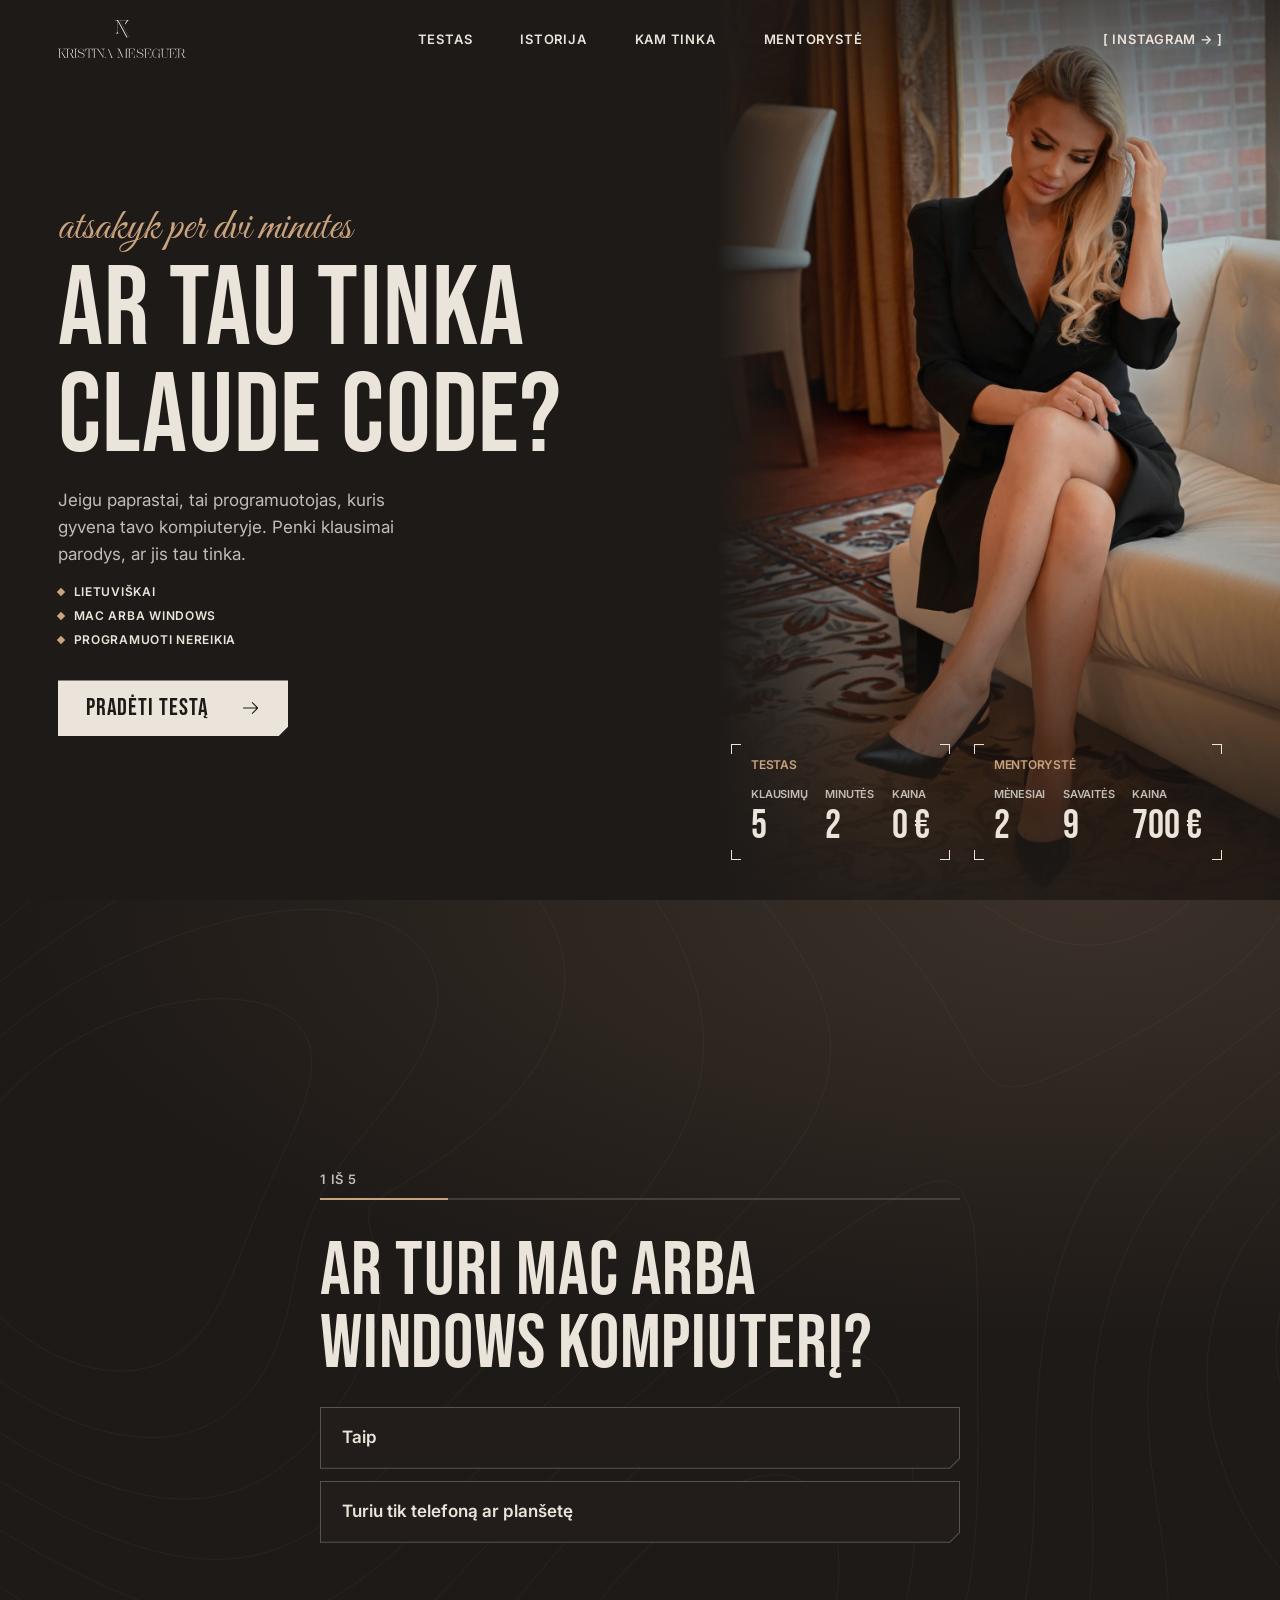
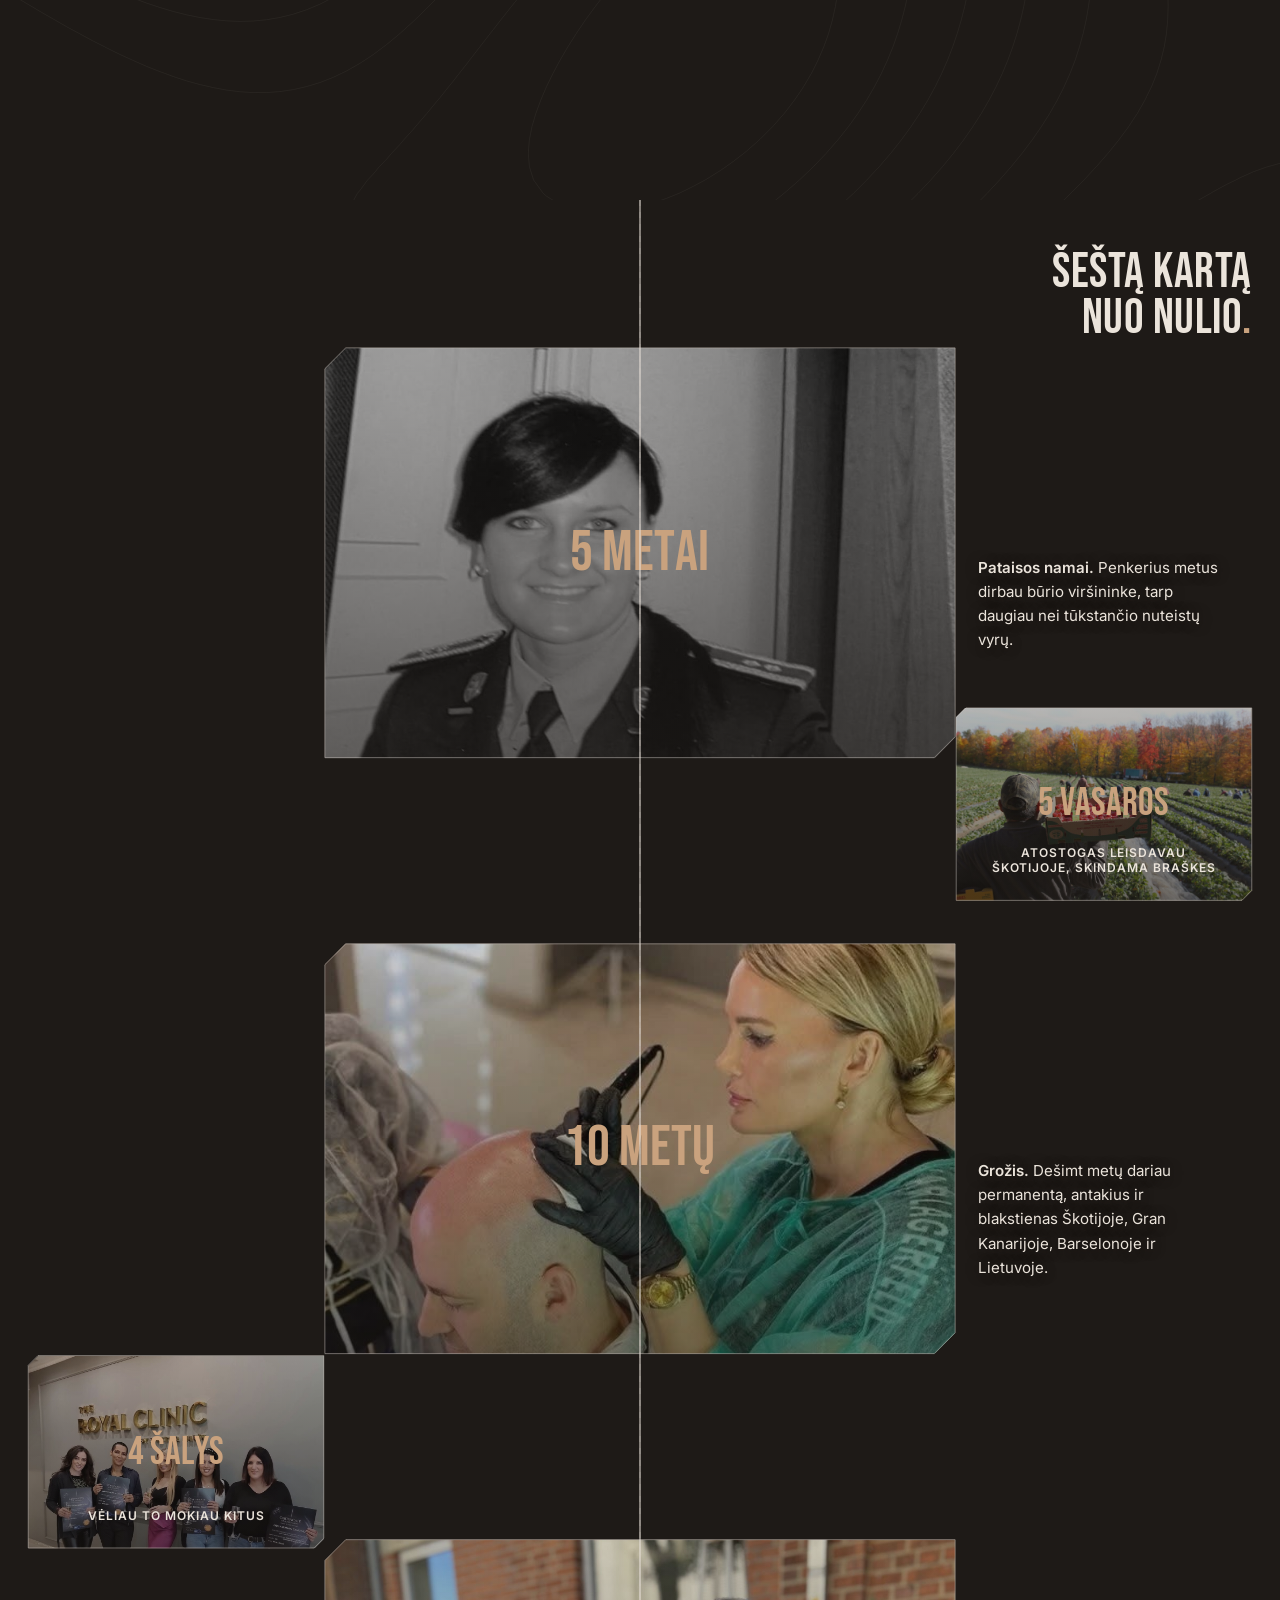
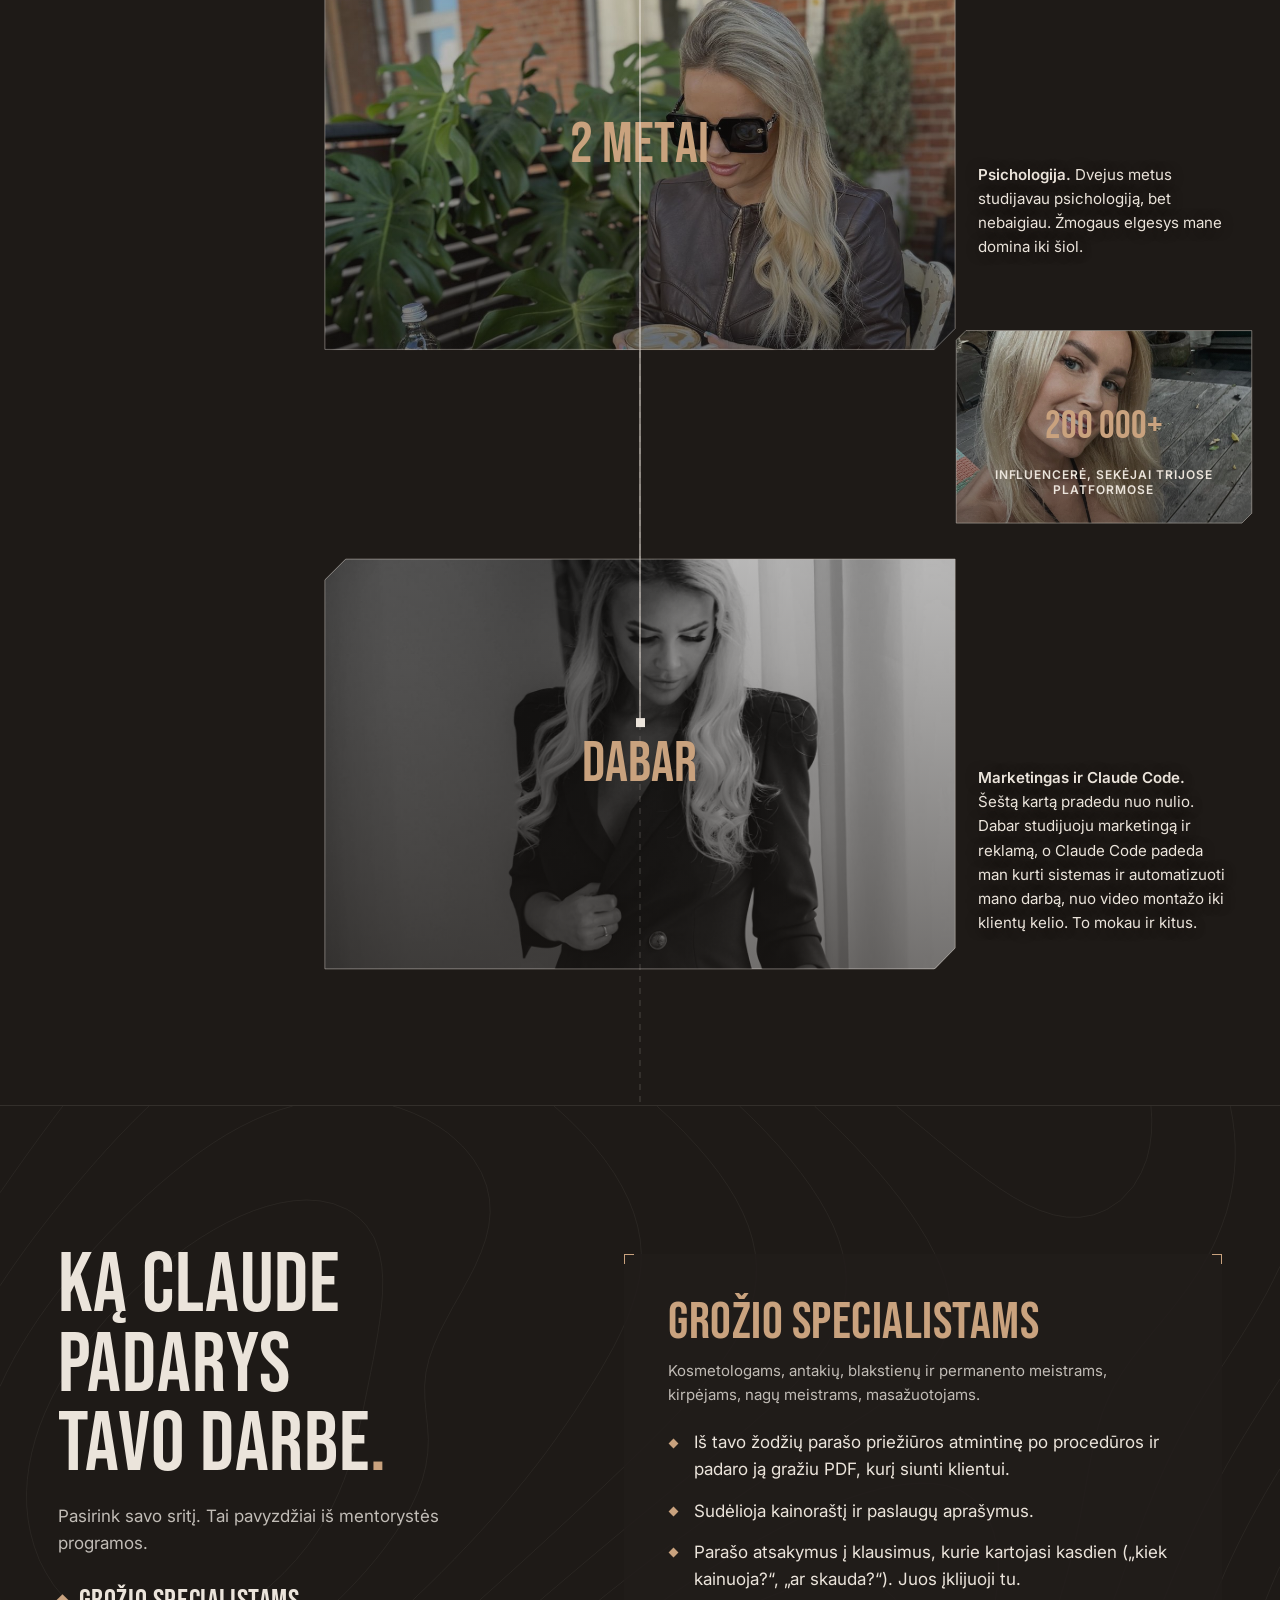
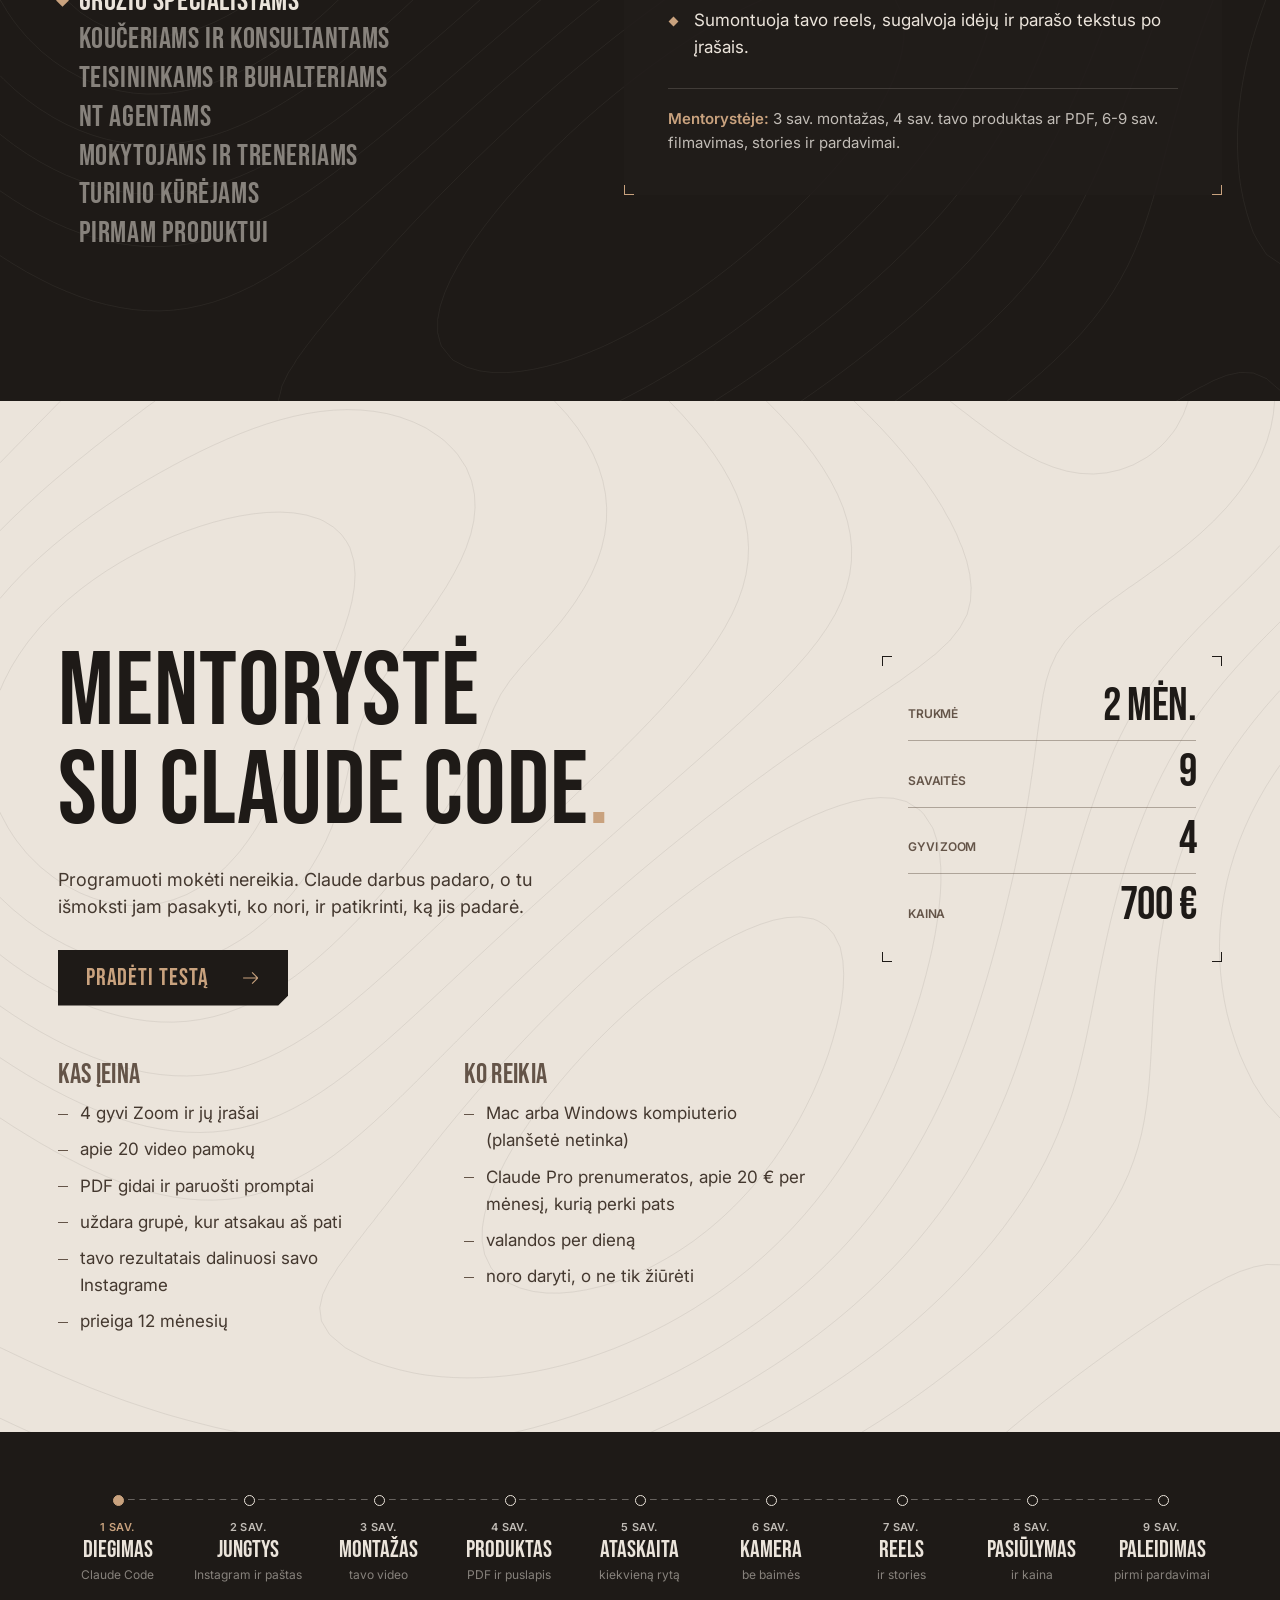
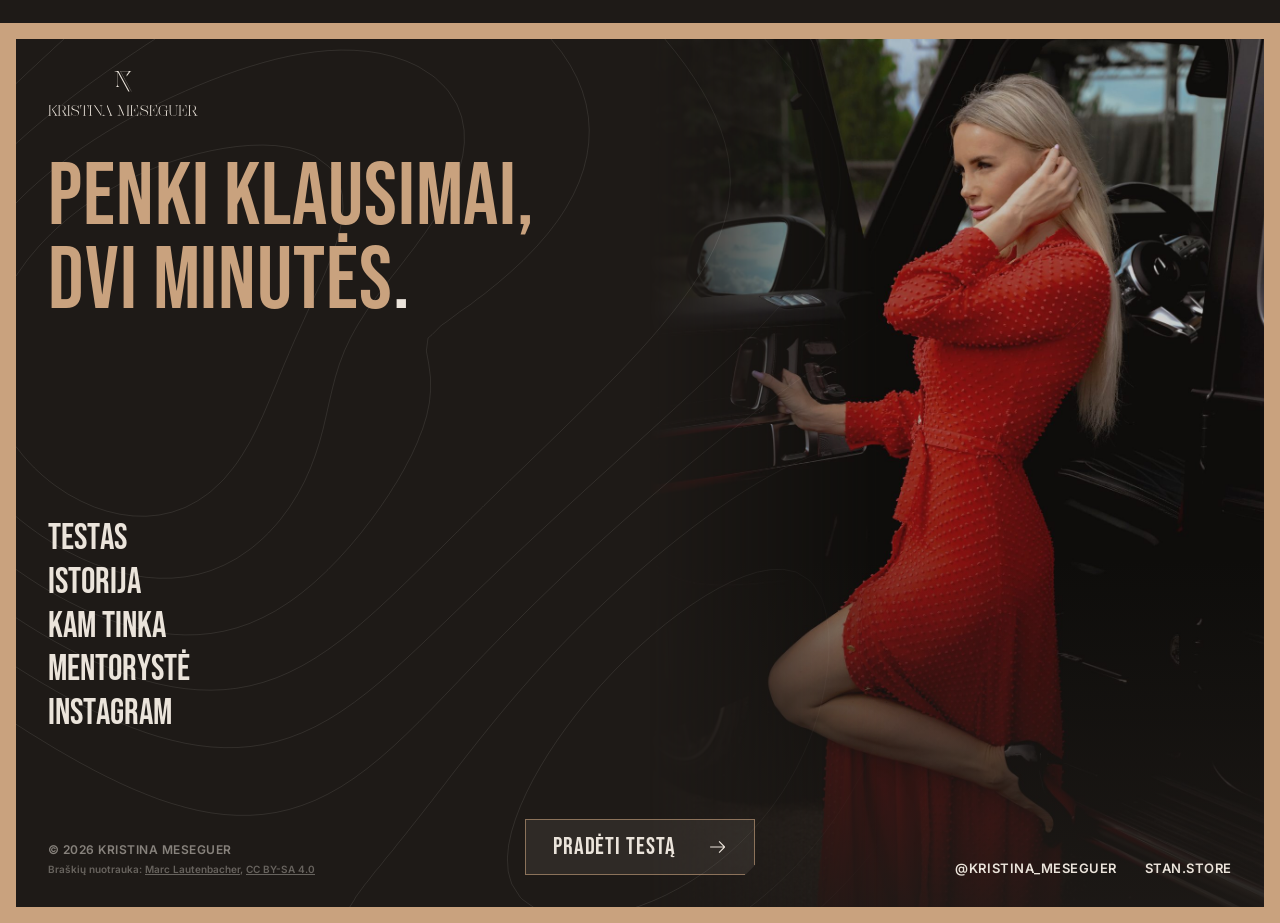
==== commit 0f2fef36: "Nuorodos peržiūrai pilnas nuotraukos adresas Co-Authored-By: Claude Opus 5.5 (1M context) <noreply@a" ====
--- a/index.html
+++ b/index.html
@@ -8,7 +8,9 @@
   <meta name="theme-color" content="#1E1A17">
   <meta property="og:title" content="Ar tau tinka Claude Code?">
   <meta property="og:description" content="Penki klausimai, dvi minutės. Kristina Meseguer">
-  <meta property="og:image" content="img/pradzia-m.jpg">
+  <meta property="og:image" content="https://kristina-meseguer.github.io/svetaine/img/pradzia-m.jpg">
+  <meta property="og:url" content="https://kristina-meseguer.github.io/svetaine/">
+  <meta property="og:type" content="website">
   <link rel="icon" href="img/zenklas-kremine.svg" type="image/svg+xml">
   <link rel="preconnect" href="https://fonts.googleapis.com">
   <link rel="preconnect" href="https://fonts.gstatic.com" crossorigin>
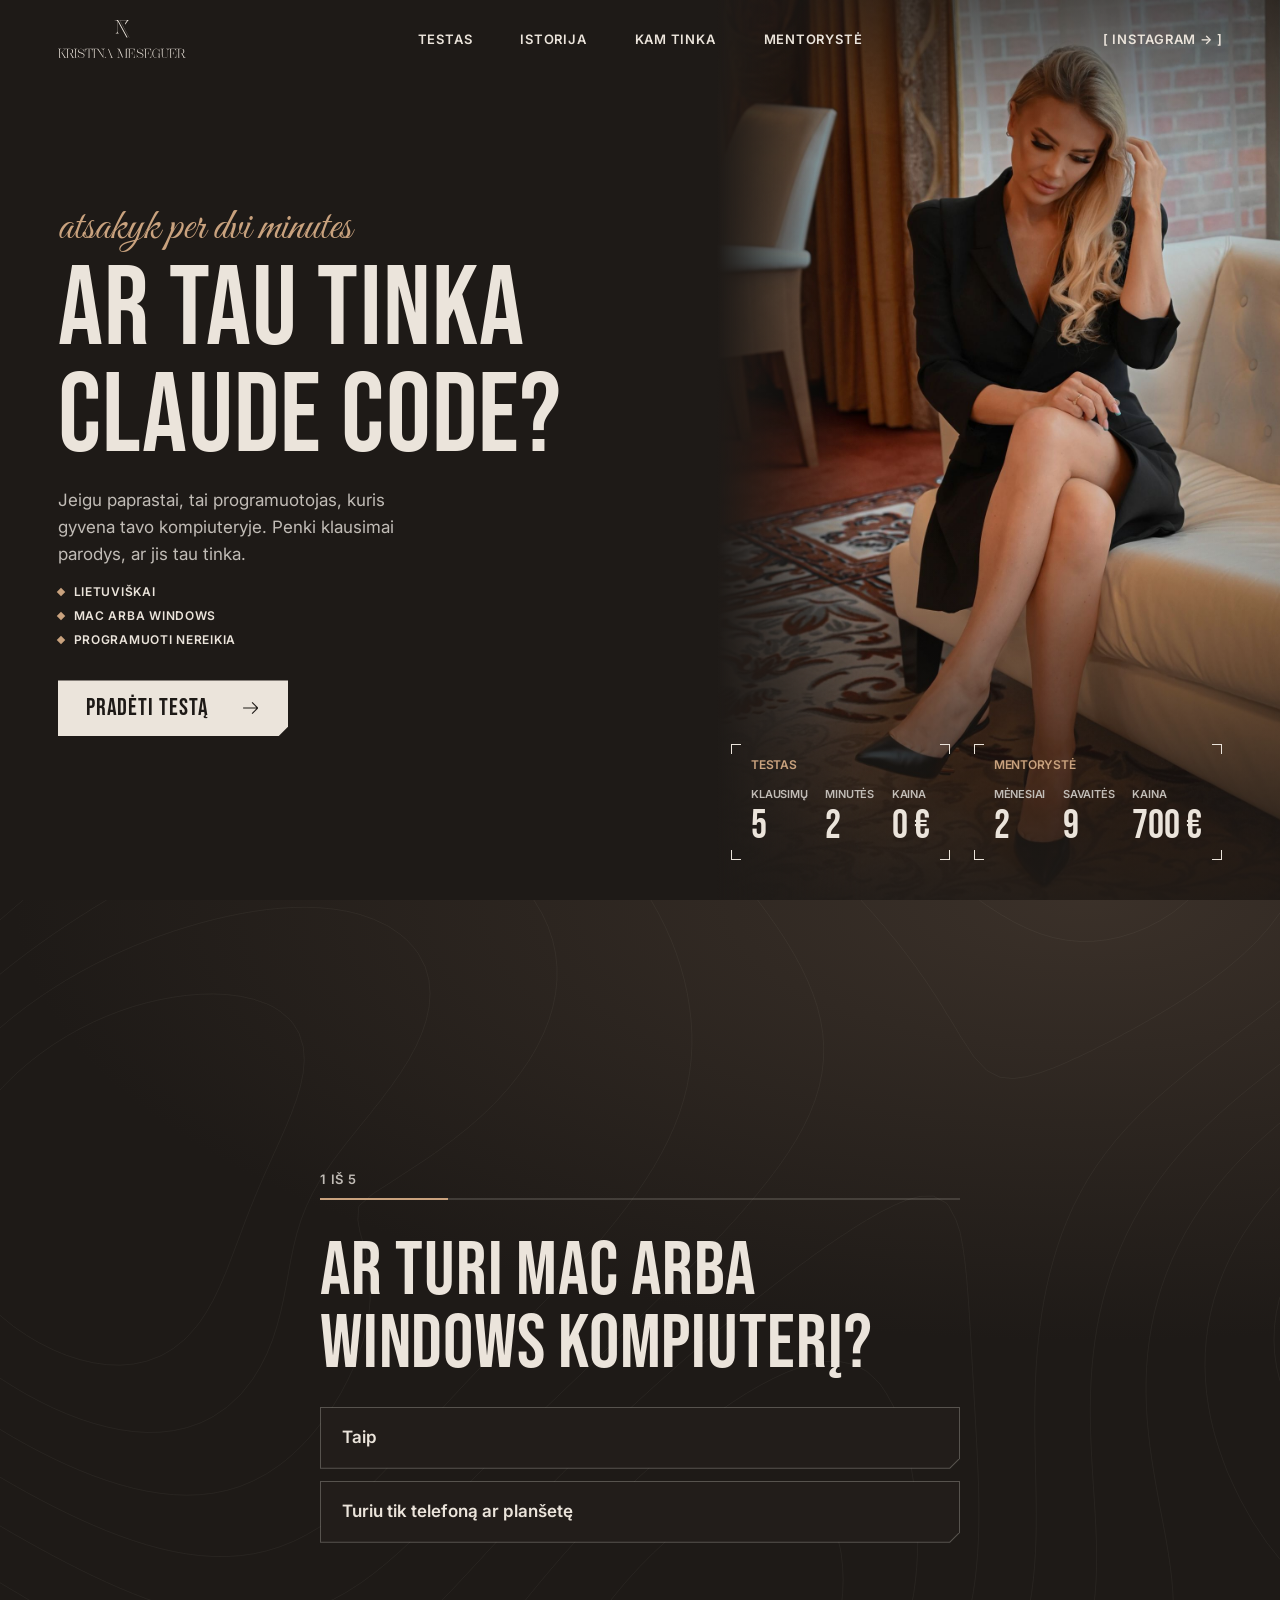
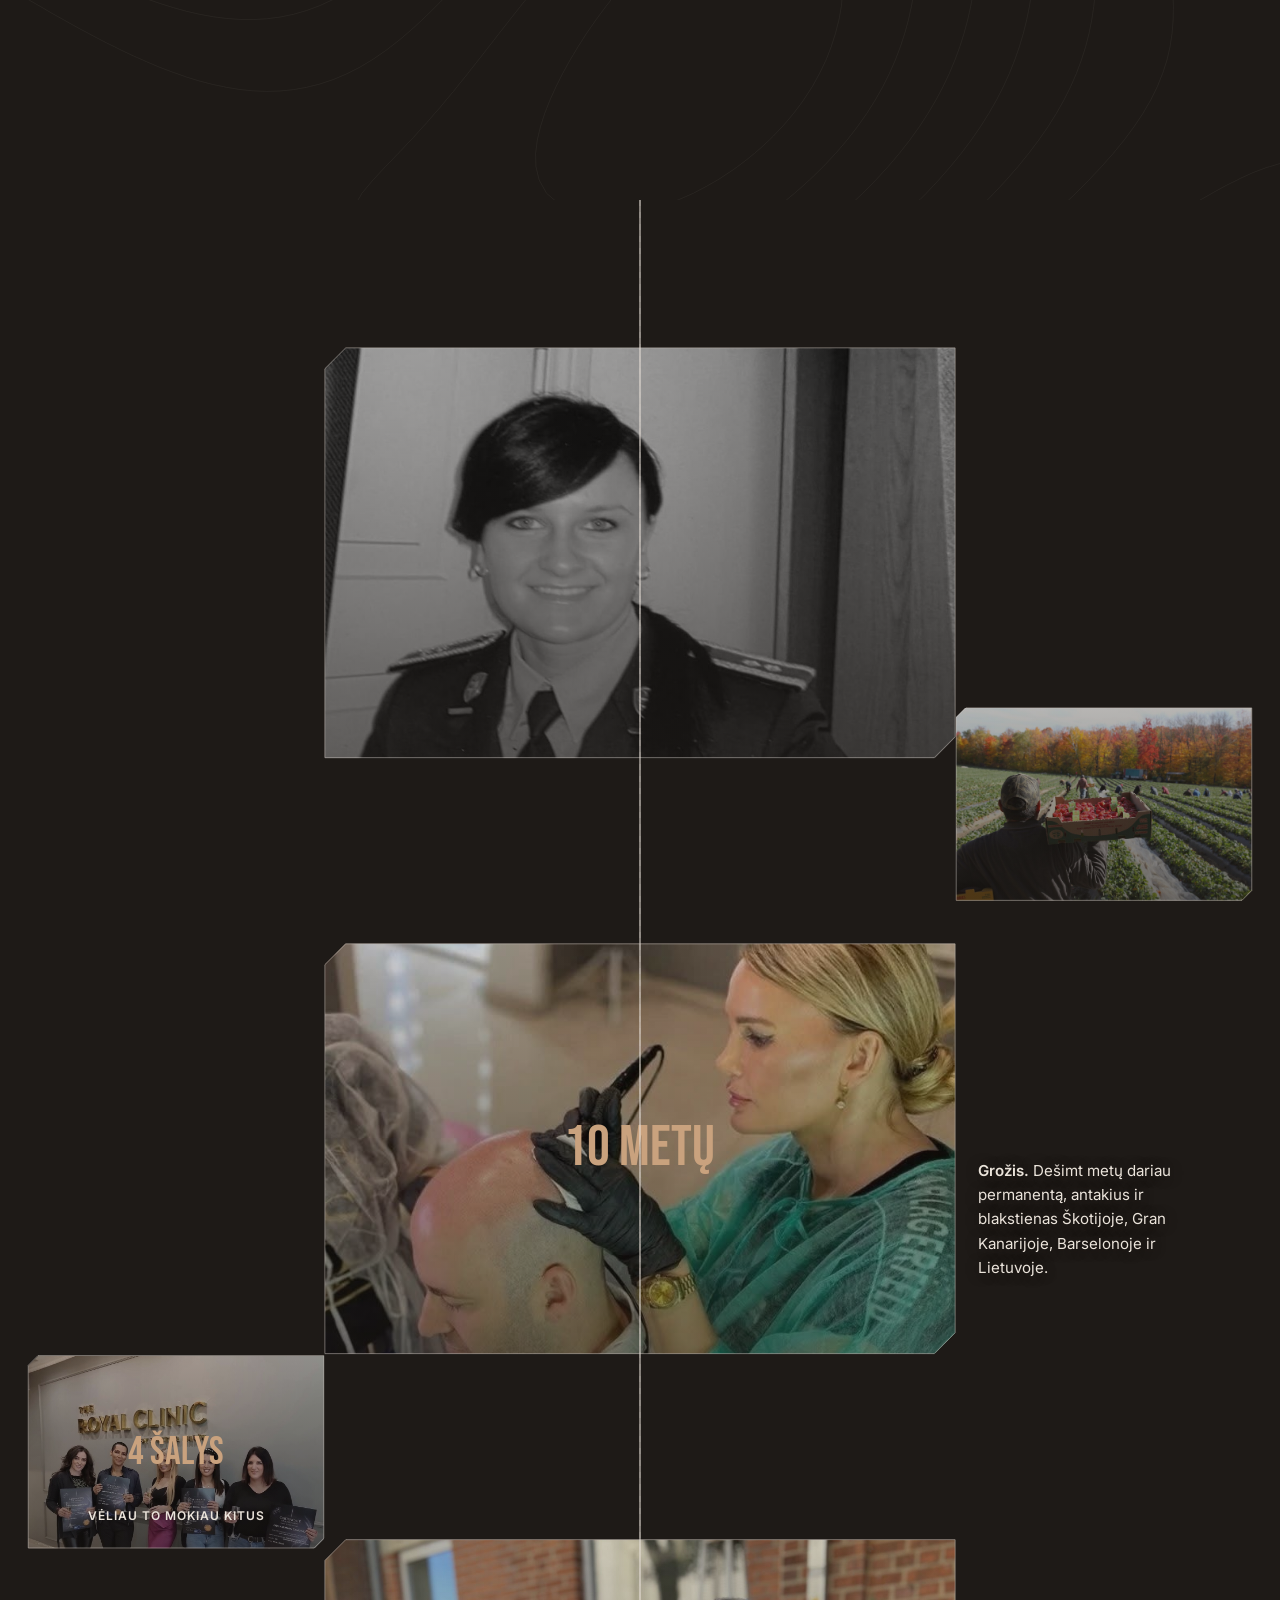
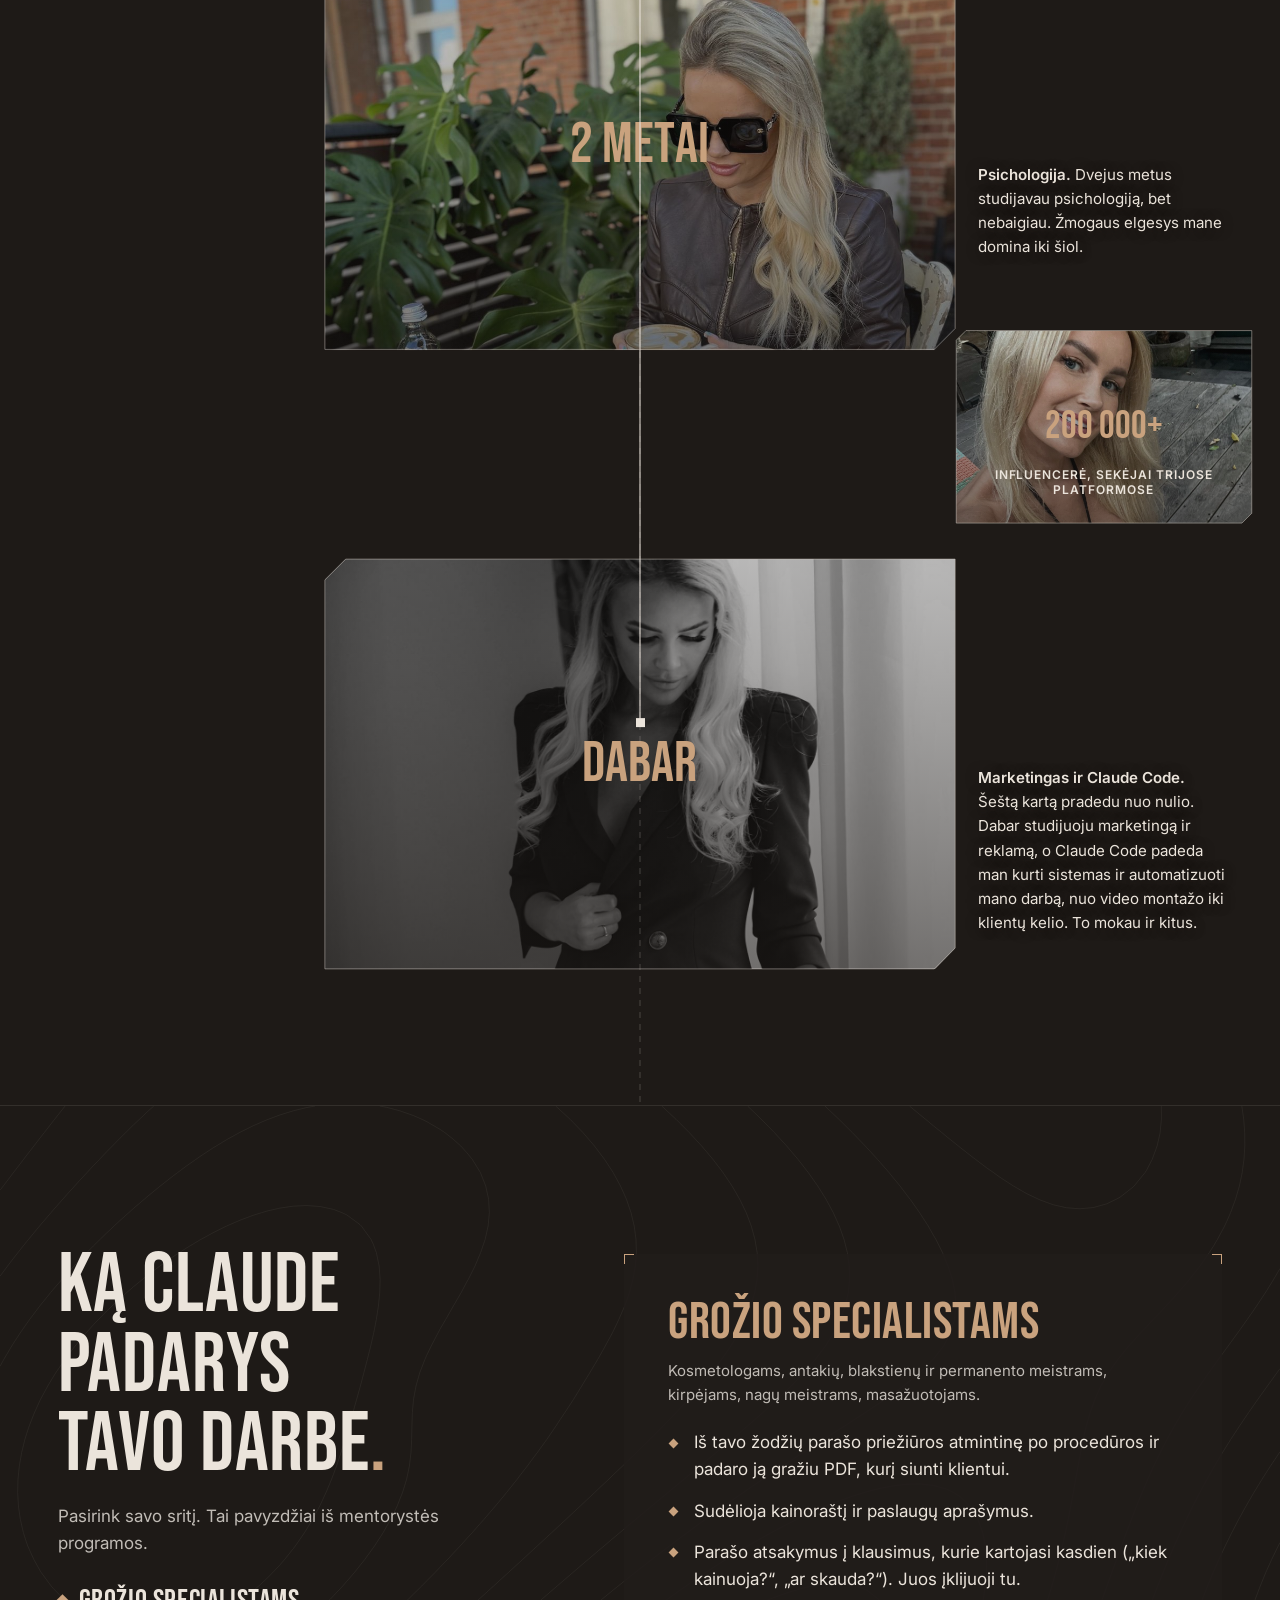
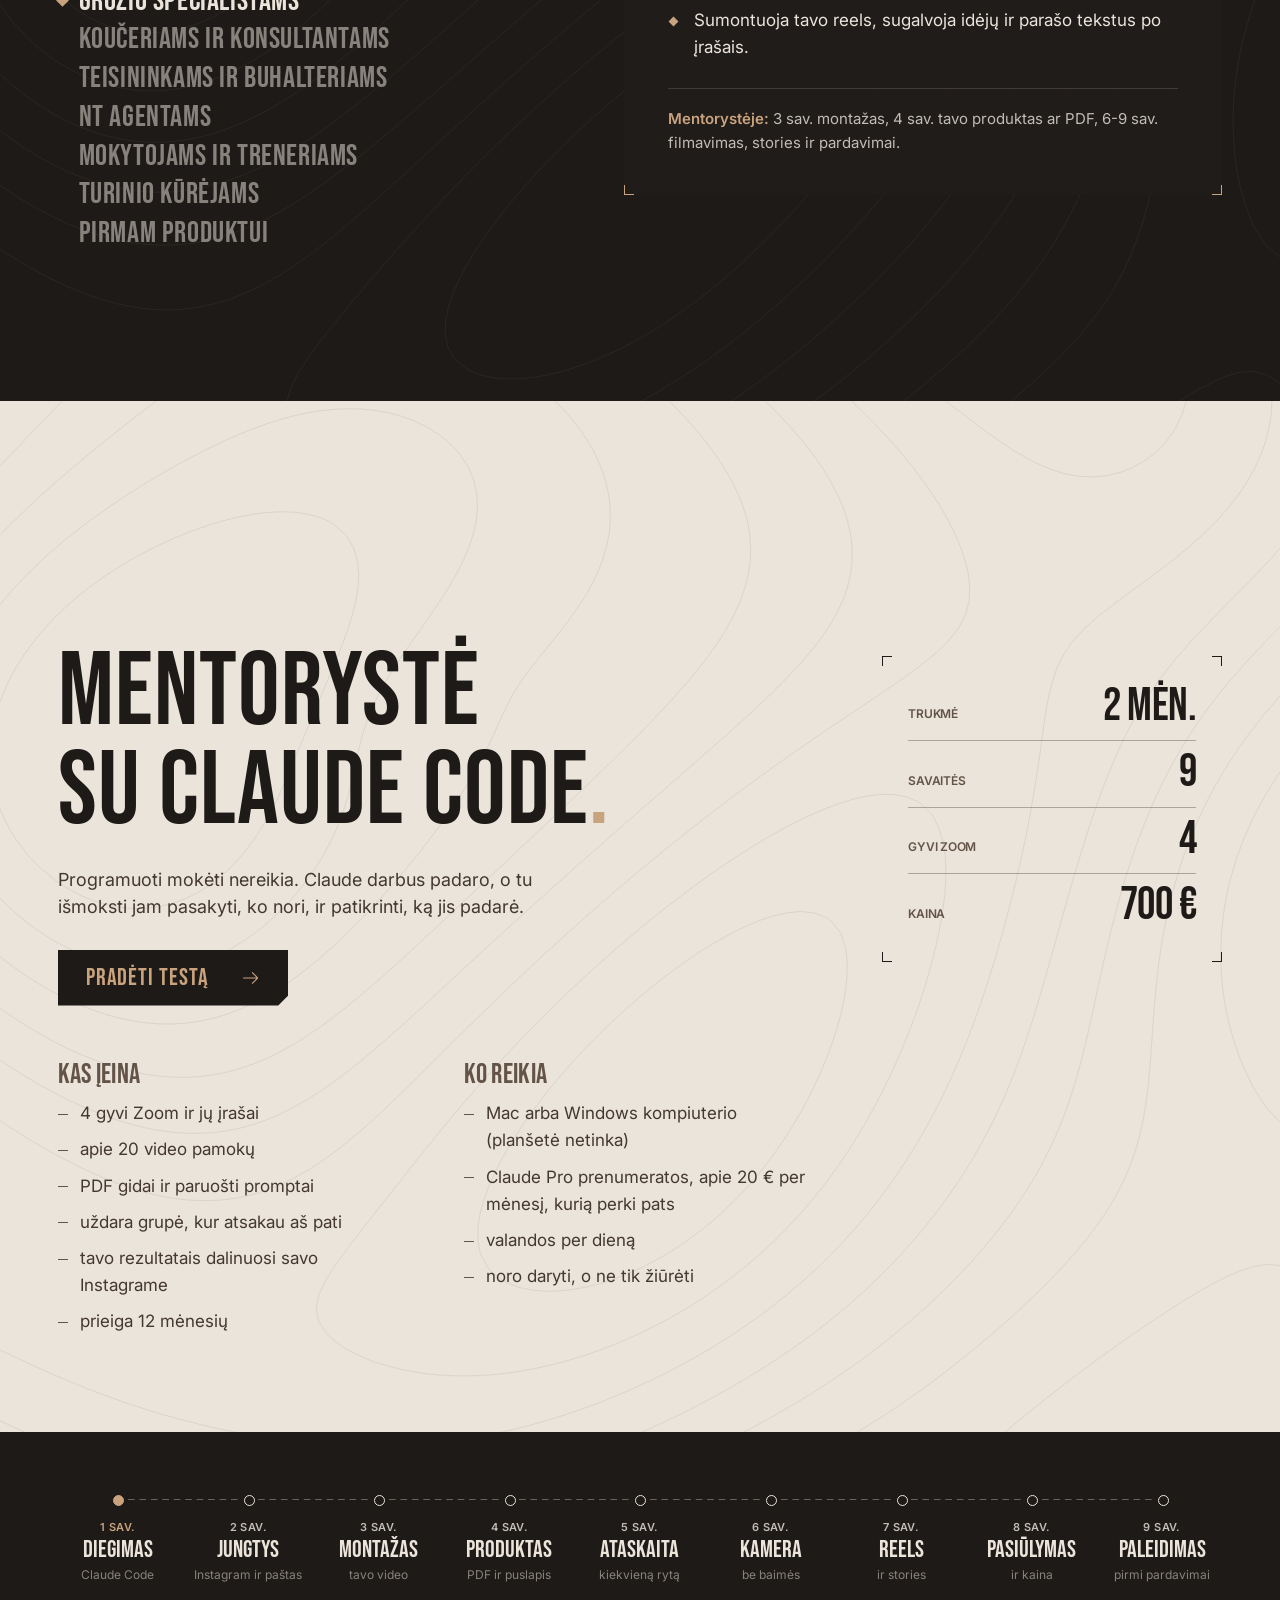
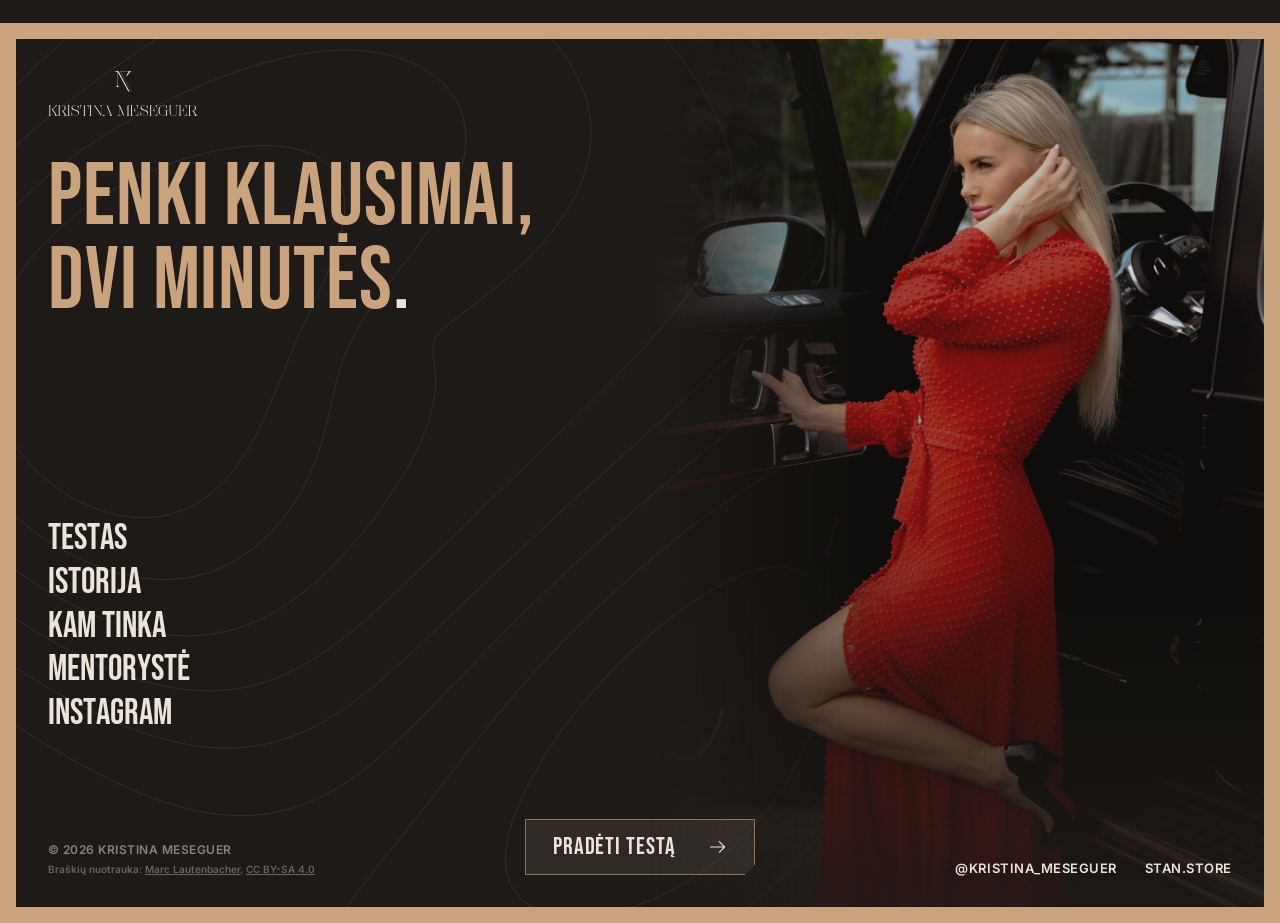
==== commit 98bbbbcf: "Pagrindinis adresas Vercel Co-Authored-By: Claude Opus 5.5 (1M context) <noreply@anthropic.com>" ====
--- a/index.html
+++ b/index.html
@@ -8,8 +8,8 @@
   <meta name="theme-color" content="#1E1A17">
   <meta property="og:title" content="Ar tau tinka Claude Code?">
   <meta property="og:description" content="Penki klausimai, dvi minutės. Kristina Meseguer">
-  <meta property="og:image" content="https://kristina-meseguer.github.io/svetaine/img/pradzia-m.jpg">
-  <meta property="og:url" content="https://kristina-meseguer.github.io/svetaine/">
+  <meta property="og:image" content="https://svetaine-kristi3.vercel.app/img/pradzia-m.jpg">
+  <meta property="og:url" content="https://svetaine-kristi3.vercel.app/">
   <meta property="og:type" content="website">
   <link rel="icon" href="img/zenklas-kremine.svg" type="image/svg+xml">
   <link rel="preconnect" href="https://fonts.googleapis.com">
